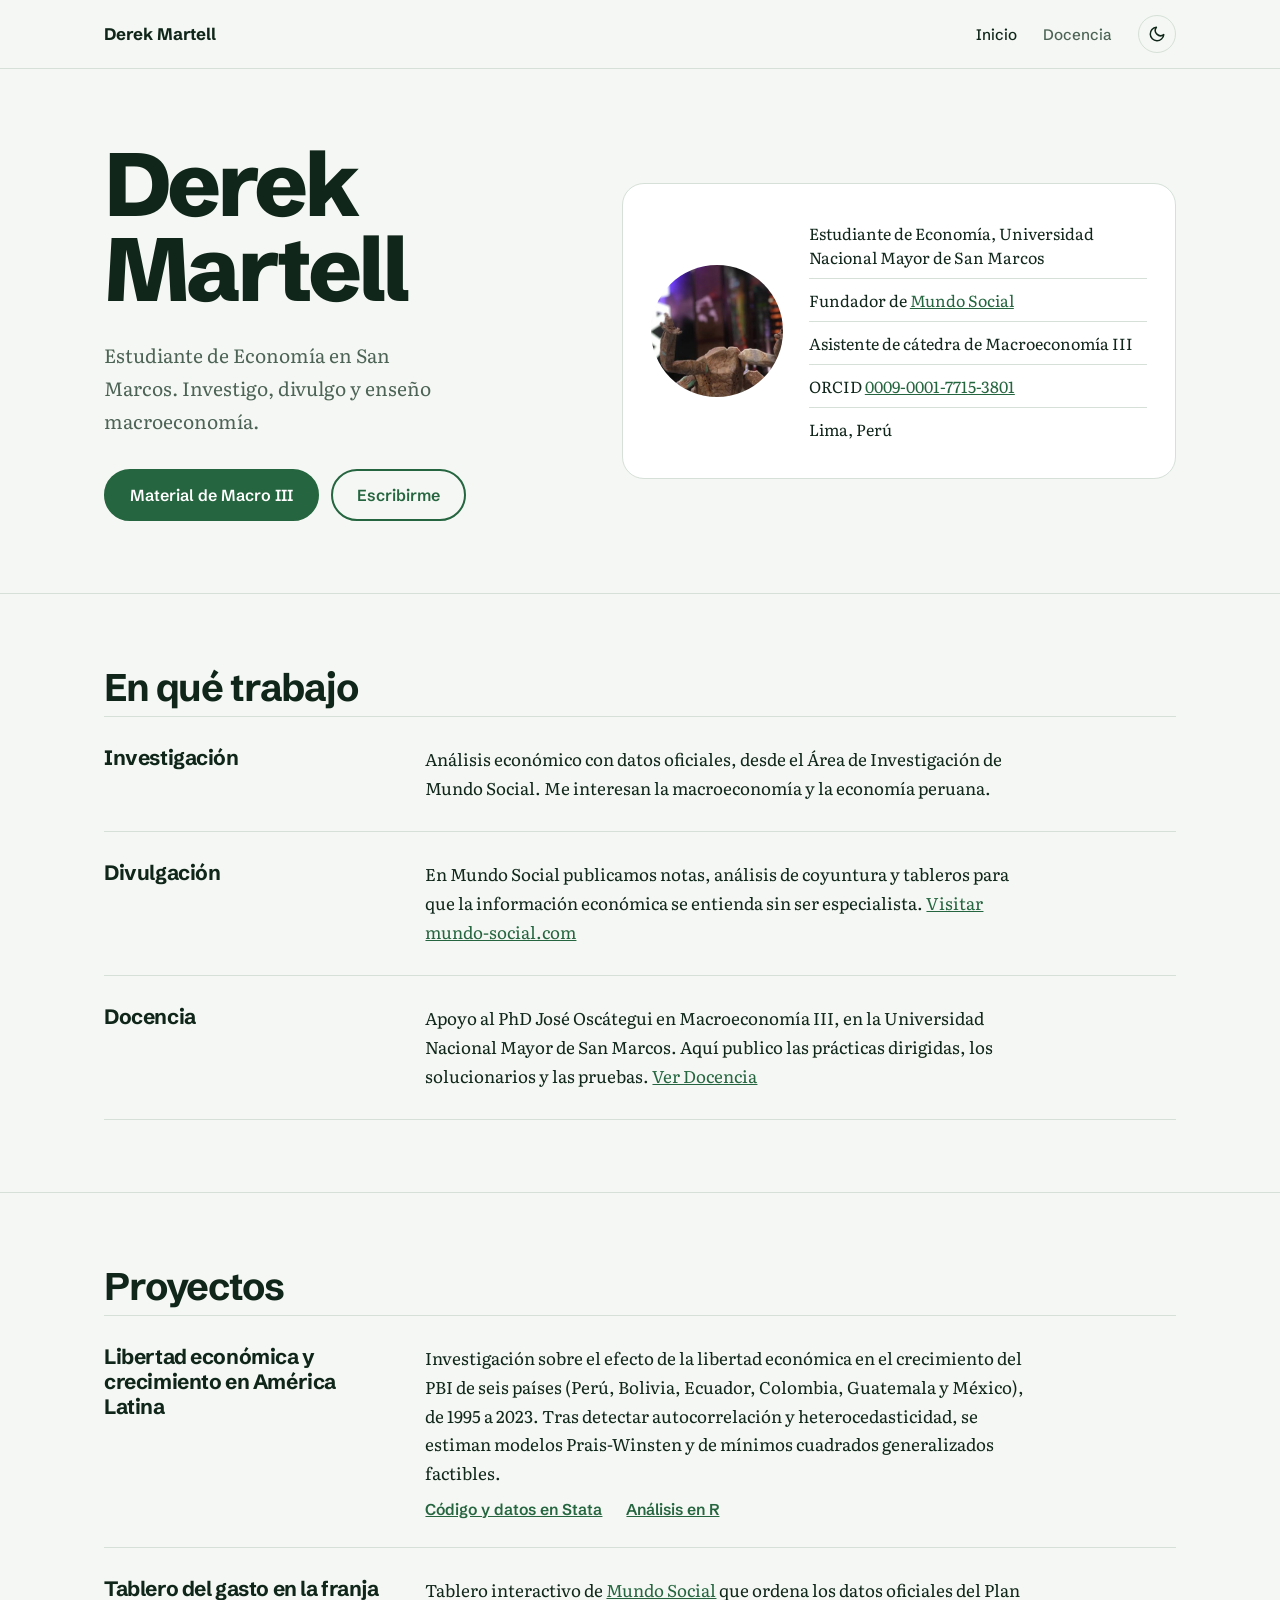
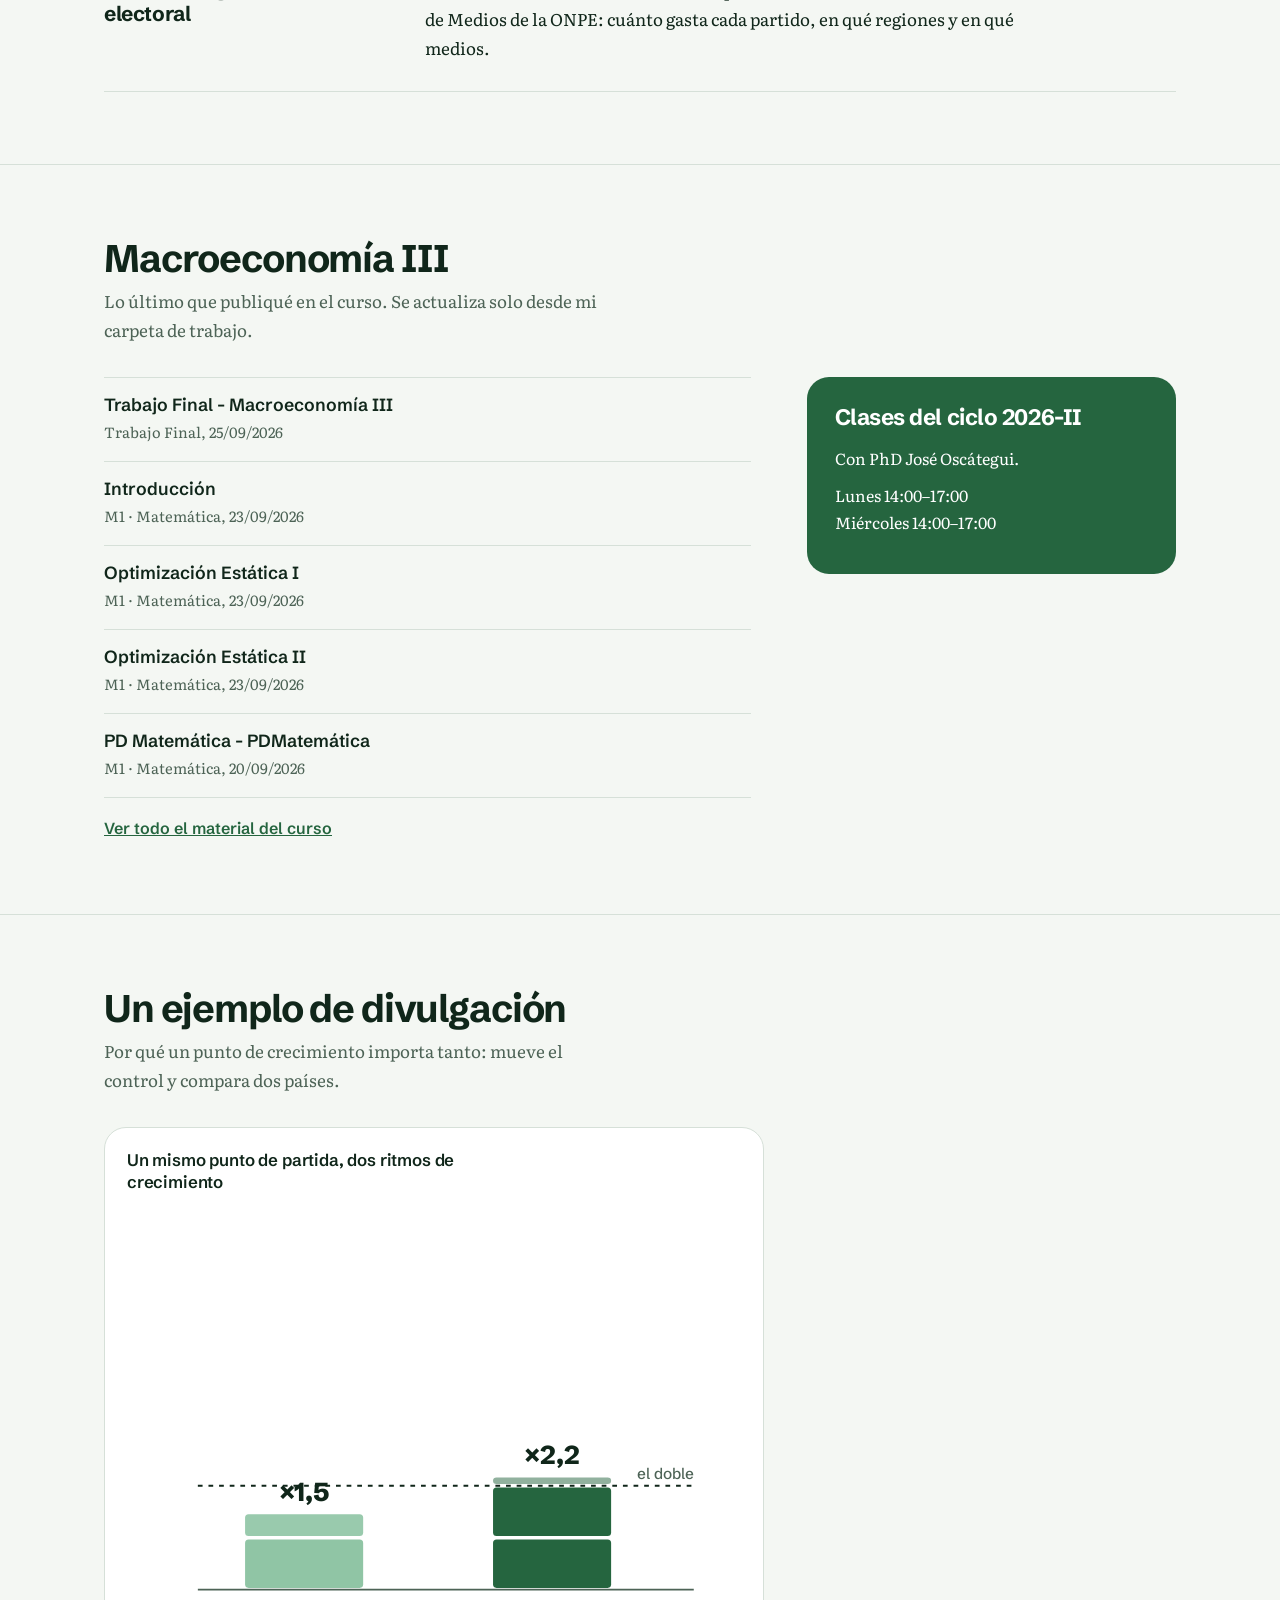
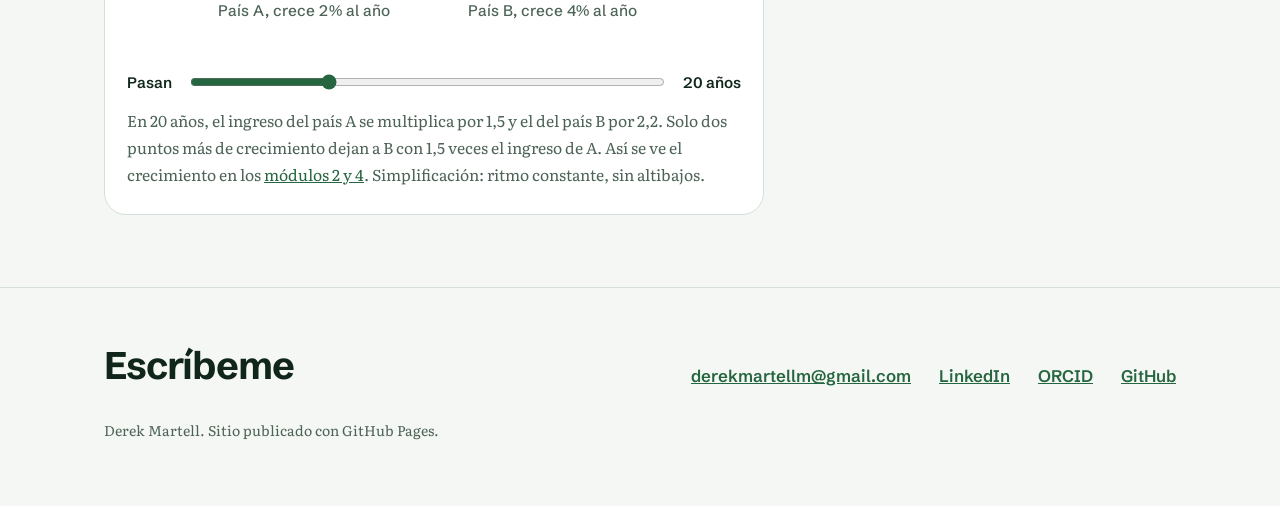
==== index.html @ 4b6f177e "Actualiza materiales de Macroeconomía III (automático)" ====
<!doctype html>
<html lang="es" data-theme="light"><head><meta charset="utf-8"><meta name="viewport" content="width=device-width,initial-scale=1">
<title>Derek Martell | Economía, investigación y docencia</title>
<meta name="description" content="Derek Martell: estudiante de Economía en la UNMSM, fundador de Mundo Social y asistente de cátedra de Macroeconomía III. Investigación, divulgación y material de docencia.">
<link rel="canonical" href="https://derek-martell.github.io/">
<meta property="og:type" content="website">
<meta property="og:locale" content="es_PE">
<meta property="og:site_name" content="Derek Martell">
<meta property="og:title" content="Derek Martell | Economía, investigación y docencia">
<meta property="og:description" content="Estudiante de Economía en la UNMSM, fundador de Mundo Social y asistente de cátedra de Macroeconomía III.">
<meta property="og:url" content="https://derek-martell.github.io/">
<meta property="og:image" content="https://derek-martell.github.io/og.png">
<meta property="og:image:width" content="1200"><meta property="og:image:height" content="630">
<meta property="og:image:alt" content="Derek Martell. Economía, investigación y docencia.">
<meta name="twitter:card" content="summary_large_image">
<meta name="twitter:title" content="Derek Martell | Economía, investigación y docencia">
<meta name="twitter:description" content="Estudiante de Economía en la UNMSM, fundador de Mundo Social y asistente de cátedra de Macroeconomía III.">
<meta name="twitter:image" content="https://derek-martell.github.io/og.png">
<meta name="theme-color" content="#25653f">
<script type="application/ld+json">
{"@context":"https://schema.org","@type":"Person","name":"Derek Martell","url":"https://derek-martell.github.io/",
 "jobTitle":"Asistente de cátedra de Macroeconomía III",
 "description":"Estudiante de Economía, fundador de Mundo Social, dedicado a la investigación y divulgación económica.",
 "affiliation":[{"@type":"CollegeOrUniversity","name":"Universidad Nacional Mayor de San Marcos"},{"@type":"Organization","name":"Mundo Social","url":"https://mundo-social.com/"}],
 "knowsAbout":["Economía","Macroeconomía","Investigación económica","Divulgación económica"],
 "address":{"@type":"PostalAddress","addressLocality":"Lima","addressCountry":"PE"},
 "sameAs":["https://orcid.org/0009-0001-7715-3801","https://www.linkedin.com/in/derek-martell-a51205288/","https://github.com/derek-martell","https://mundo-social.com/"]}
</script>
<link rel="icon" href="data:image/svg+xml,%3Csvg xmlns='http://www.w3.org/2000/svg' viewBox='0 0 64 64'%3E%3Crect width='64' height='64' rx='14' fill='%2325653f'/%3E%3Ctext x='32' y='43' font-size='30' font-family='Georgia' font-weight='700' text-anchor='middle' fill='white'%3EDM%3C/text%3E%3C/svg%3E">
<link rel="preconnect" href="https://fonts.googleapis.com"><link rel="preconnect" href="https://fonts.gstatic.com" crossorigin>
<link href="https://fonts.googleapis.com/css2?family=Literata:ital,opsz,wght@0,7..72,400;0,7..72,600;1,7..72,400&family=Schibsted+Grotesk:wght@500;600;700;800&display=swap" rel="stylesheet">
<link rel="stylesheet" href="landing.css"><script src="tema.js"></script></head><body>
<a class="saltar" href="#principal">Saltar al contenido</a>

<header class="barra"><div class="wrap">
  <a class="nombre" href="index.html">Derek Martell</a>
  <nav aria-label="Principal">
    <a href="index.html" aria-current="page">Inicio</a>
    <a href="docencia.html">Docencia</a>
    <button id="tema" type="button" title="Cambiar entre claro y oscuro" aria-label="Cambiar a modo oscuro">
      <svg class="luna" viewBox="0 0 24 24" fill="none" stroke="currentColor" stroke-width="2" stroke-linecap="round" stroke-linejoin="round" aria-hidden="true"><path d="M21 12.8A9 9 0 1 1 11.2 3a7 7 0 0 0 9.8 9.8z"/></svg>
      <svg class="sol" viewBox="0 0 24 24" fill="none" stroke="currentColor" stroke-width="2" stroke-linecap="round" aria-hidden="true"><circle cx="12" cy="12" r="4"/><path d="M12 2v2M12 20v2M4.9 4.9l1.4 1.4M17.7 17.7l1.4 1.4M2 12h2M20 12h2M4.9 19.1l1.4-1.4M17.7 6.3l1.4-1.4"/></svg>
    </button>
  </nav>
</div></header>

<main id="principal" tabindex="-1">
<section class="portada"><div class="wrap">
  <div>
    <h1>Derek<br>Martell</h1>
    <p class="entrada">Estudiante de Economía en San Marcos. Investigo, divulgo y enseño macroeconomía.</p>
    <div class="acciones">
      <a class="boton lleno" href="macro3.html">Material de Macro III</a>
      <a class="boton borde" id="cv-btn" href="#" download hidden>Descargar CV</a>
      <a class="boton borde" href="#contacto">Escribirme</a>
    </div>
  </div>
  <aside class="perfil" aria-label="Perfil">
    <div class="rostro" id="rostro">DM</div>
    <ul class="datos">
      <li>Estudiante de Economía, Universidad Nacional Mayor de San Marcos</li>
      <li>Fundador de <a href="https://mundo-social.com/">Mundo Social</a></li>
      <li>Asistente de cátedra de Macroeconomía III</li>
      <li>ORCID <a href="https://orcid.org/0009-0001-7715-3801">0009-0001-7715-3801</a></li>
      <li>Lima, Perú</li>
    </ul>
  </aside>
</div></section>

<section class="bloque" id="areas"><div class="wrap">
  <h2>En qué trabajo</h2>
  <dl class="filas">
    <div class="fila">
      <dt>Investigación</dt>
      <dd>Análisis económico con datos oficiales, desde el Área de Investigación de Mundo Social. Me interesan la macroeconomía y la economía peruana.</dd>
    </div>
    <div class="fila">
      <dt>Divulgación</dt>
      <dd>En Mundo Social publicamos notas, análisis de coyuntura y tableros para que la información económica se entienda sin ser especialista. <a href="https://mundo-social.com/">Visitar mundo-social.com</a></dd>
    </div>
    <div class="fila">
      <dt>Docencia</dt>
      <dd>Apoyo al PhD José Oscátegui en Macroeconomía III, en la Universidad Nacional Mayor de San Marcos. Aquí publico las prácticas dirigidas, los solucionarios y las pruebas. <a href="docencia.html">Ver Docencia</a></dd>
    </div>
  </dl>
</div></section>

<section class="bloque" id="proyectos"><div class="wrap">
  <h2>Proyectos</h2>
  <dl class="filas">
    <div class="fila">
      <dt>Libertad económica y crecimiento en América Latina</dt>
      <dd>
        Investigación sobre el efecto de la libertad económica en el crecimiento del PBI de seis países (Perú, Bolivia, Ecuador, Colombia, Guatemala y México), de 1995 a 2023. Tras detectar autocorrelación y heterocedasticidad, se estiman modelos Prais-Winsten y de mínimos cuadrados generalizados factibles.
        <span class="enlaces">
          <a href="https://github.com/derek-martell/Libertad_Econ-mica-">Código y datos en Stata</a>
          <a href="https://github.com/derek-martell/Libertad-Econ-mica-en-Am-rica-Latina">Análisis en R</a>
        </span>
      </dd>
    </div>
    <div class="fila">
      <dt>Tablero del gasto en la franja electoral</dt>
      <dd>
        Tablero interactivo de <a href="https://mundo-social.com/">Mundo Social</a> que ordena los datos oficiales del Plan de Medios de la ONPE: cuánto gasta cada partido, en qué regiones y en qué medios.
      </dd>
    </div>
  </dl>
</div></section>

<section class="bloque" id="curso"><div class="wrap">
  <h2>Macroeconomía III</h2>
  <p class="sub">Lo último que publiqué en el curso. Se actualiza solo desde mi carpeta de trabajo.</p>
  <div class="curso">
    <div>
      <ul class="ultimo" id="ultimo"></ul>
      <a class="mas" href="macro3.html">Ver todo el material del curso</a>
    </div>
    <aside class="clase" id="clase" hidden>
      <h3 id="clase-titulo"></h3>
      <p id="clase-prof"></p>
      <p id="clase-hor"></p>
    </aside>
  </div>
</div></section>

<section class="bloque" id="muestra"><div class="wrap">
  <h2>Un ejemplo de divulgación</h2>
  <p class="sub">Por qué un punto de crecimiento importa tanto: mueve el control y compara dos países.</p>
  <figure class="lamina" style="margin:0">
    <p class="fig-titulo">Un mismo punto de partida, dos ritmos de crecimiento</p>
    <svg id="torres" viewBox="0 0 520 380" role="img" aria-labelledby="torres-t torres-d">
      <title id="torres-t">Dos economías que crecen a distinto ritmo</title>
      <desc id="torres-d"></desc>
      <line id="duplicar" class="guia" x1="60" x2="480" y1="0" y2="0"/>
      <text class="txt" id="duplicar-t" x="480" y="0" text-anchor="end">el doble</text>
      <g id="torre-a"></g>
      <g id="torre-b"></g>
      <line class="eje" x1="60" y1="330" x2="480" y2="330"/>
      <text class="txt-n" id="n-a" x="150" y="0" text-anchor="middle"></text>
      <text class="txt-n" id="n-b" x="360" y="0" text-anchor="middle"></text>
      <text class="txt" x="150" y="352" text-anchor="middle">País A, crece 2% al año</text>
      <text class="txt" x="360" y="352" text-anchor="middle">País B, crece 4% al año</text>
    </svg>
    <div class="control">
      <label for="anios">Pasan</label>
      <input id="anios" type="range" min="0" max="70" step="1" value="35">
      <output id="anios-v" for="anios">35 años</output>
    </div>
    <p class="lectura" id="lectura" aria-live="polite"></p>
  </figure>
</div></section>
</main>

<footer id="contacto"><div class="wrap">
  <h2>Escríbeme</h2>
  <div class="contactos">
    <a href="mailto:derekmartellm@gmail.com">derekmartellm@gmail.com</a>
    <a href="https://www.linkedin.com/in/derek-martell-a51205288/">LinkedIn</a>
    <a href="https://orcid.org/0009-0001-7715-3801">ORCID</a>
    <a href="https://github.com/derek-martell">GitHub</a>
    <a href="#" id="cv-pie" download hidden>CV en PDF</a>
  </div>
  <p class="aviso">Derek Martell. Sitio publicado con GitHub Pages.</p>
</div></footer>

<script src="datos.js"></script>
<script src="perfil.js"></script>
<script src="landing.js"></script>
</body></html>
---- landing.css ----
:root{
  --bg:#f4f7f3;--panel:#ffffff;--ink:#10261a;--mute:#4d6356;--line:#d6e0d8;
  --verde:#25653f;--vivo:#35955c;--suave:#e2eee6;--ambar:#b8790f;--on:#ffffff;
  --display:"Schibsted Grotesk",system-ui,-apple-system,"Segoe UI",sans-serif;
  --texto:"Literata",Georgia,serif;
}
:root[data-theme="dark"]{
  --bg:#0d1a13;--panel:#132419;--ink:#e8f0ea;--mute:#9db3a4;--line:#243a2c;
  --verde:#7bd19d;--vivo:#4fae76;--suave:#1a3225;--ambar:#e2a33f;--on:#0d1a13;
}
*{box-sizing:border-box}
html{scroll-behavior:smooth}
body{margin:0;background:var(--bg);color:var(--ink);font:1.0625rem/1.7 var(--texto);transition:background .25s,color .25s}
a{color:var(--verde)}
:focus-visible{outline:3px solid var(--vivo);outline-offset:3px;border-radius:4px}
.wrap{max-width:1120px;margin:0 auto;padding:0 24px}

/* Barra */
.barra{border-bottom:1px solid var(--line)}
.barra .wrap{display:flex;align-items:center;justify-content:space-between;height:68px}
.nombre{font:700 1.05rem var(--display);letter-spacing:-.01em;color:var(--ink);text-decoration:none}
.barra nav{display:flex;align-items:center;gap:26px;font:500 .95rem var(--display)}
.barra nav a{color:var(--mute);text-decoration:none}
.barra nav a:hover,.barra nav a[aria-current]{color:var(--ink)}
#tema{cursor:pointer;width:38px;height:38px;border-radius:50%;border:1px solid var(--line);background:transparent;color:var(--ink);display:grid;place-items:center}
#tema svg{width:18px;height:18px}
#tema .sol{display:none}
:root[data-theme="dark"] #tema .sol{display:block}
:root[data-theme="dark"] #tema .luna{display:none}

/* Portada */
.portada .wrap{display:grid;grid-template-columns:minmax(0,5fr) minmax(0,6fr);gap:56px;align-items:center;padding-top:72px;padding-bottom:72px}
h1{font:800 clamp(3rem,7.4vw,5.6rem)/.95 var(--display);letter-spacing:-.045em;margin:0 0 28px}
.entrada{font-size:1.2rem;max-width:32ch;color:var(--mute);margin:0 0 32px}
.acciones{display:flex;flex-wrap:wrap;gap:12px}
.boton{font:600 1rem var(--display);padding:14px 24px;border-radius:999px;text-decoration:none;border:2px solid var(--verde)}
.boton.lleno{background:var(--verde);color:var(--on)}
.boton.borde{color:var(--verde)}
.boton:hover{background:var(--vivo);border-color:var(--vivo);color:var(--on)}

/* Gráfico de Solow */
.lamina{background:var(--panel);border:1px solid var(--line);border-radius:22px;padding:22px 22px 26px}
.lamina svg{width:100%;height:auto;display:block;overflow:visible}
.eje{stroke:var(--mute);stroke-width:1.5}
.malla{stroke:var(--line);stroke-width:1}
.txt{font:500 13px var(--display);fill:var(--mute)}
.txt-i{font:italic 15px var(--texto);fill:var(--ink)}
.fig-titulo{font:600 1.05rem/1.3 var(--display);letter-spacing:-.01em;margin:0 0 6px;max-width:36ch}
.txt-n{font:800 22px var(--display);fill:var(--ink)}
.b-a{fill:var(--vivo);opacity:.55}
.b-b{fill:var(--verde)}
.parcial{opacity:.5}
.c-f{fill:none;stroke:var(--line);stroke-width:2.5;stroke-dasharray:2 6;stroke-linecap:round}
.c-s{fill:none;stroke:var(--verde);stroke-width:4.5;stroke-linecap:round}
.c-d{fill:none;stroke:var(--ambar);stroke-width:3.5;stroke-linecap:round}
.guia{stroke:var(--ink);stroke-width:1.5;stroke-dasharray:4 5}
.punto{fill:var(--panel);stroke:var(--ink);stroke-width:3.5}
.control{display:flex;align-items:center;gap:16px;margin-top:18px;font:600 .95rem var(--display)}
.control label{white-space:nowrap}
.control output{min-width:3.2ch;text-align:right;font-variant-numeric:tabular-nums}
input[type=range]{flex:1;accent-color:var(--verde);height:28px}
.lectura{margin:10px 0 0;font-size:.98rem;color:var(--mute);min-height:3.4em}
.lectura a{white-space:nowrap}
.dibuja .c-s,.dibuja .c-d,.dibuja .c-f{stroke-dasharray:var(--largo);stroke-dashoffset:var(--largo);animation:trazo 1.4s cubic-bezier(.3,.7,.2,1) forwards}
.dibuja .c-d{animation-delay:.25s}
.dibuja .c-f{animation-delay:.1s}
@keyframes trazo{to{stroke-dashoffset:0}}

/* Secciones */
section.bloque{padding:72px 0;border-top:1px solid var(--line)}
h2{font:700 clamp(1.7rem,3.4vw,2.4rem)/1.1 var(--display);letter-spacing:-.03em;margin:0 0 8px}
.sub{color:var(--mute);margin:0 0 32px;max-width:52ch}

/* Lo último del curso */
.curso{display:grid;grid-template-columns:minmax(0,7fr) minmax(0,4fr);gap:56px;align-items:start}
ul.ultimo{list-style:none;margin:0;padding:0}
ul.ultimo li{display:grid;grid-template-columns:1fr auto;gap:4px 16px;padding:16px 0;border-bottom:1px solid var(--line)}
ul.ultimo li:first-child{border-top:1px solid var(--line)}
ul.ultimo a.t{font:600 1.1rem var(--display);color:var(--ink);text-decoration:none}
ul.ultimo a.t:hover{color:var(--verde);text-decoration:underline}
ul.ultimo .meta{grid-column:1;color:var(--mute);font-size:.92rem}
ul.ultimo a.sol{grid-row:1 / span 2;grid-column:2;align-self:center;font:600 .88rem var(--display);padding:7px 14px;border-radius:999px;background:var(--suave);text-decoration:none}
ul.ultimo a.sol:hover{background:var(--vivo);color:var(--on)}
.mas{display:inline-block;margin-top:20px;font:600 1rem var(--display)}
.clase{background:var(--verde);color:var(--on);border-radius:22px;padding:28px}
.clase h3{font:700 1.4rem/1.15 var(--display);margin:0 0 14px;letter-spacing:-.02em}
.clase p{margin:0 0 10px;font-size:1rem}
#clase-hor{white-space:pre-line}
.clase strong{font-family:var(--display)}

/* Qué hago */
dl.filas{margin:0}
.fila{display:grid;grid-template-columns:minmax(0,3fr) minmax(0,8fr);gap:40px;padding:28px 0;border-bottom:1px solid var(--line)}
.fila:first-child{border-top:1px solid var(--line)}
dt{font:700 1.3rem var(--display);letter-spacing:-.02em}
dd{margin:0;max-width:60ch}
.yo{display:flex;gap:22px;align-items:center;margin-bottom:26px}
.rostro{flex:none;width:132px;height:132px;border-radius:50%;overflow:hidden;background:var(--verde);color:var(--on);display:grid;place-items:center;font:800 2.4rem var(--display)}
.rostro img{width:100%;height:100%;object-fit:cover;display:block}

/* Pie */
footer{border-top:1px solid var(--line);padding:56px 0 64px}
footer .wrap{display:flex;flex-wrap:wrap;justify-content:space-between;gap:24px;align-items:end}
footer h2{margin:0}
.contactos{display:flex;flex-wrap:wrap;gap:8px 28px;font:600 1.05rem var(--display)}
.aviso{width:100%;color:var(--mute);font-size:.88rem;margin:8px 0 0}

@media(max-width:860px){
  .portada .wrap{grid-template-columns:1fr;gap:36px;padding-top:44px;padding-bottom:48px}
  .curso{grid-template-columns:1fr;gap:32px}
  .fila{grid-template-columns:1fr;gap:8px}
  section.bloque{padding:52px 0}
}
@media(prefers-reduced-motion:reduce){
  .dibuja .c-s,.dibuja .c-d,.dibuja .c-f{animation:none;stroke-dasharray:none;stroke-dashoffset:0}
  html{scroll-behavior:auto}
}

/* Accesibilidad */
.saltar{position:absolute;left:16px;top:-64px;z-index:20;background:var(--verde);color:var(--on);padding:10px 18px;border-radius:0 0 10px 10px;font:600 .95rem var(--display);text-decoration:none}
.saltar:focus{top:0}
#principal:focus{outline:none}

/* Perfil junto a la portada */
.perfil{background:var(--panel);border:1px solid var(--line);border-radius:22px;padding:28px;display:flex;gap:26px;align-items:center}
ul.datos{list-style:none;margin:0;padding:0;font-size:1rem;line-height:1.5}
ul.datos li{padding:9px 0;border-bottom:1px solid var(--line)}
ul.datos li:last-child{border:0}
#muestra .lamina{max-width:660px}
.hueco{grid-column:1/-1}
@media(max-width:560px){.perfil{flex-direction:column;align-items:flex-start}}

/* Proyectos */
.enlaces{display:flex;flex-wrap:wrap;gap:6px 24px;margin-top:12px;font:600 .98rem var(--display)}
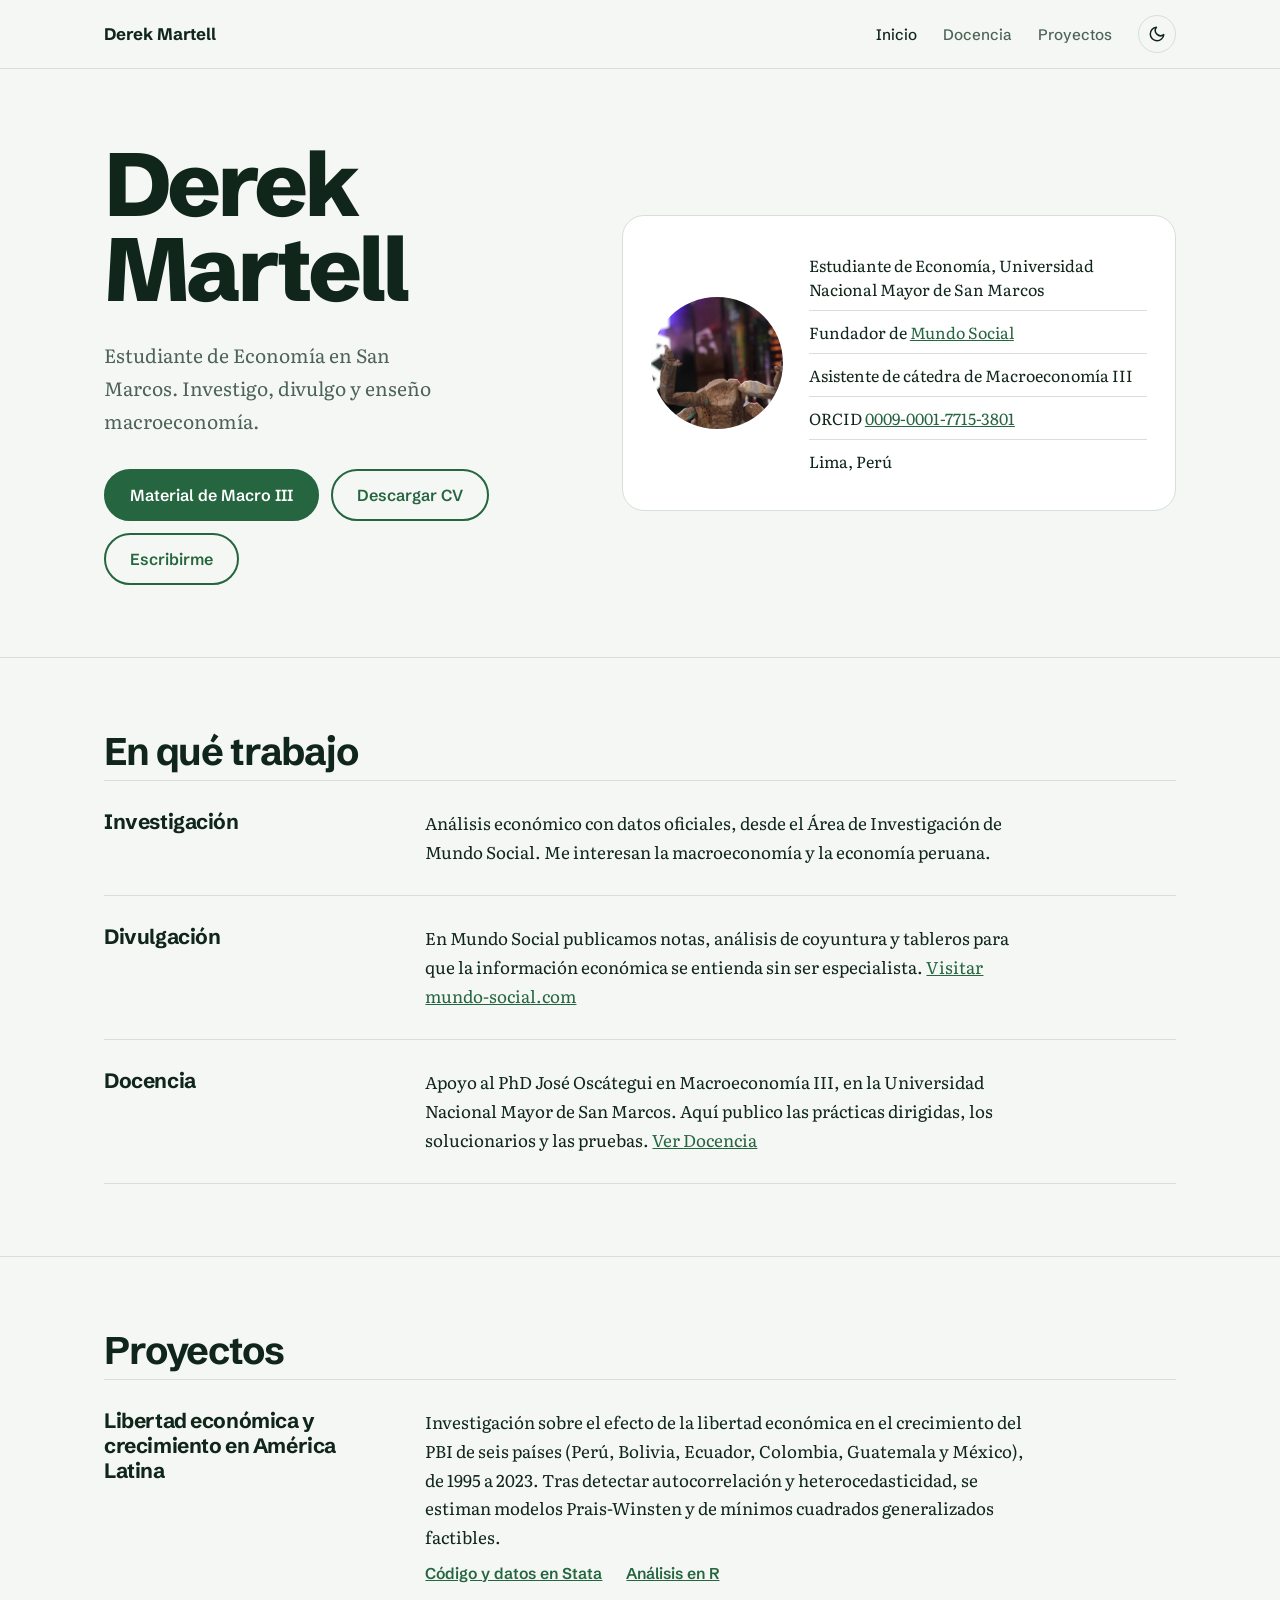
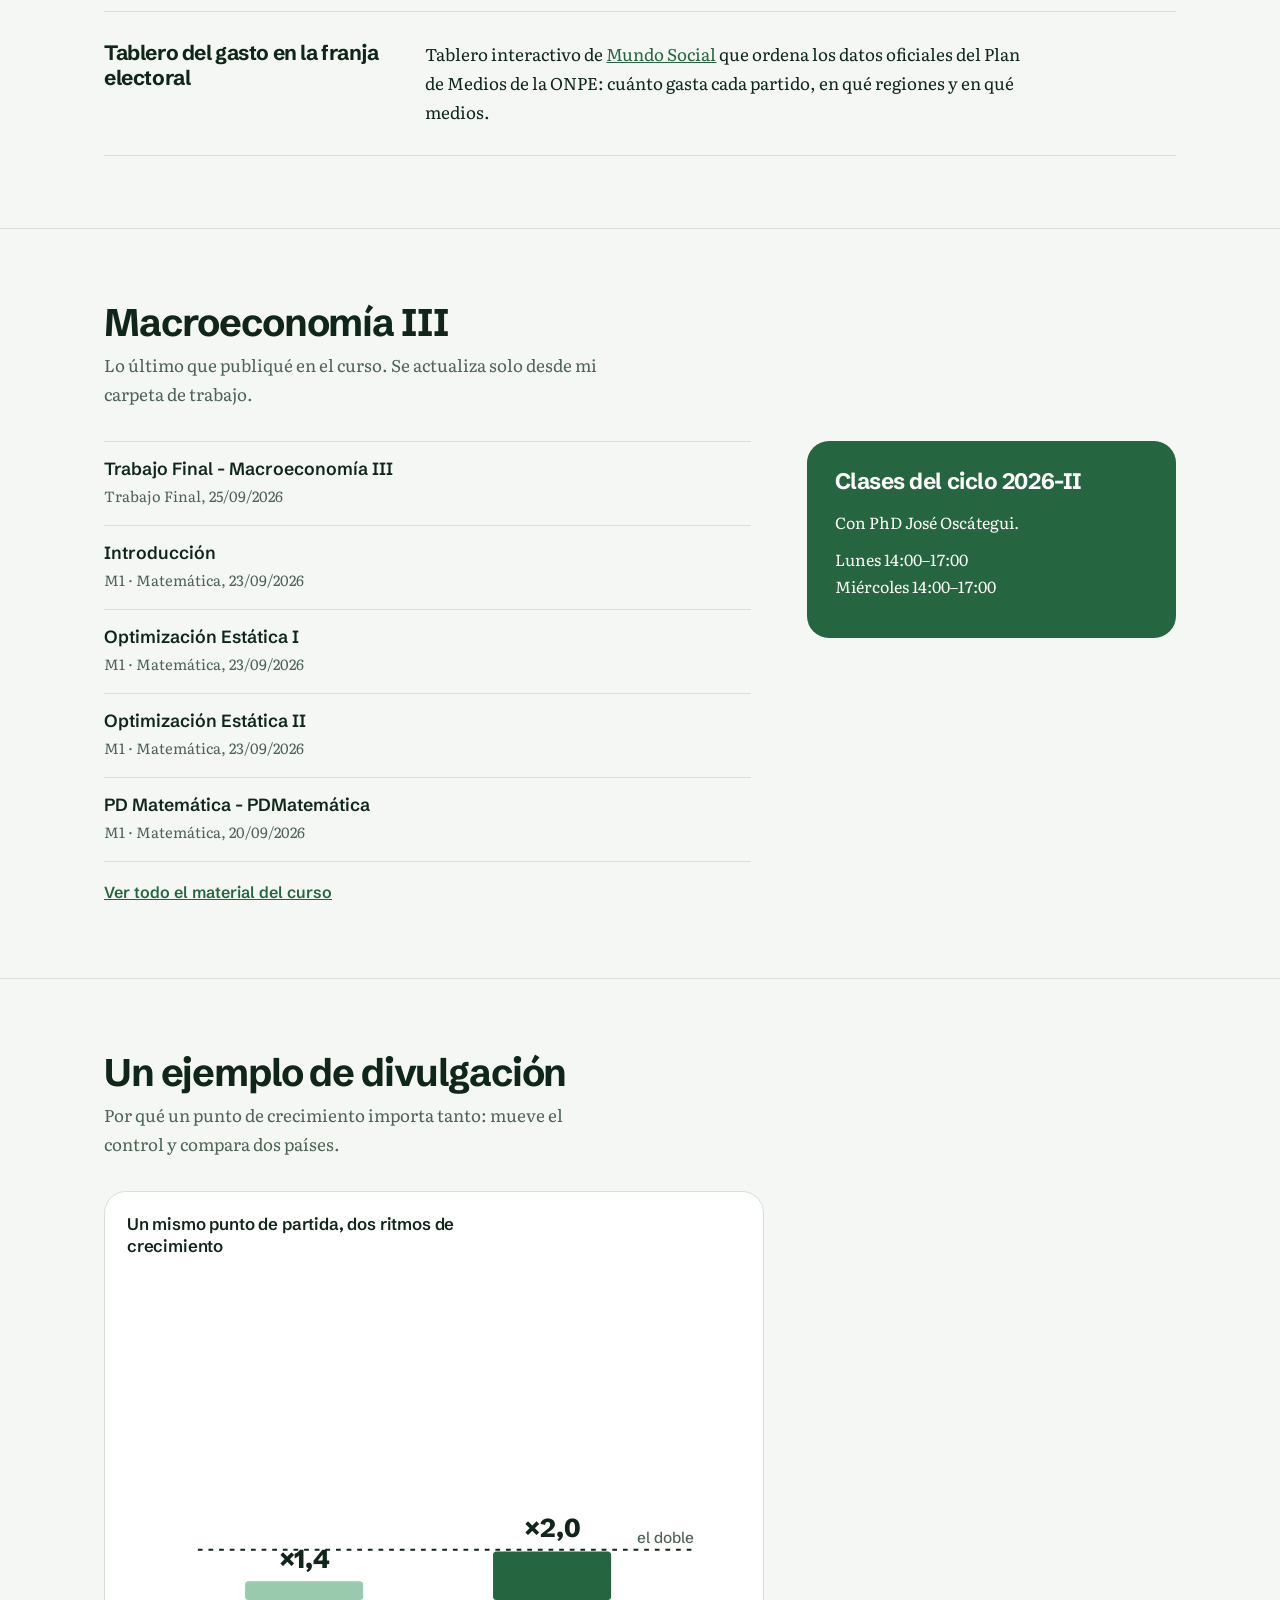
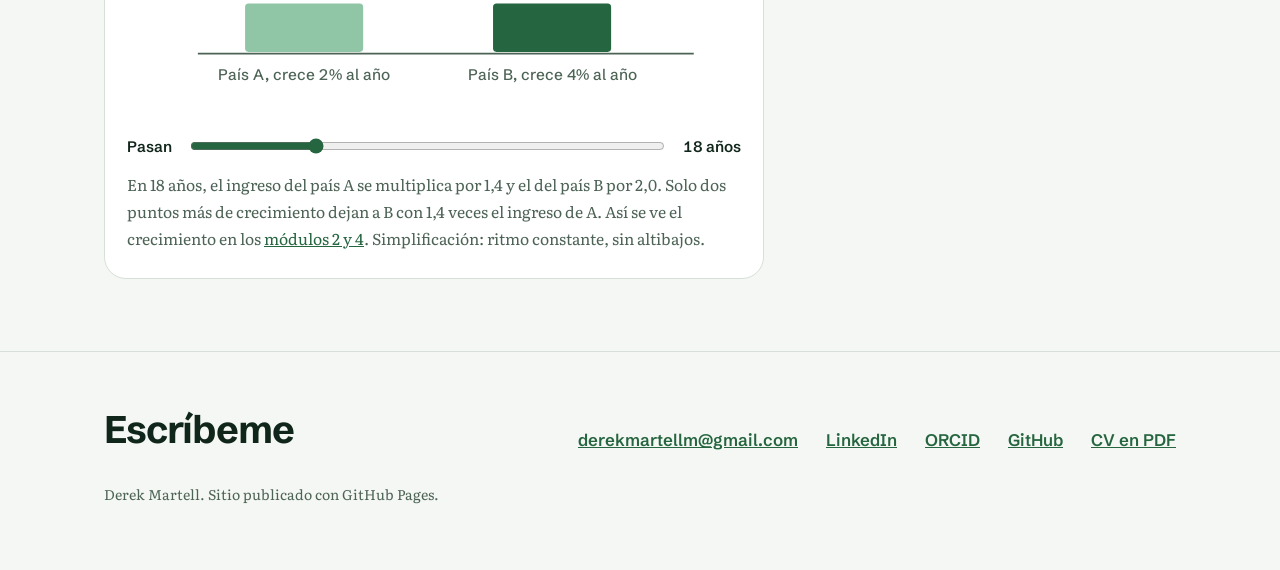
==== commit 3d918111: "Actualiza materiales de Macroeconomía III (automático)" ====
--- a/index.html
+++ b/index.html
@@ -37,6 +37,7 @@
   <nav aria-label="Principal">
     <a href="index.html" aria-current="page">Inicio</a>
     <a href="docencia.html">Docencia</a>
+    <a href="#proyectos">Proyectos</a>
     <button id="tema" type="button" title="Cambiar entre claro y oscuro" aria-label="Cambiar a modo oscuro">
       <svg class="luna" viewBox="0 0 24 24" fill="none" stroke="currentColor" stroke-width="2" stroke-linecap="round" stroke-linejoin="round" aria-hidden="true"><path d="M21 12.8A9 9 0 1 1 11.2 3a7 7 0 0 0 9.8 9.8z"/></svg>
       <svg class="sol" viewBox="0 0 24 24" fill="none" stroke="currentColor" stroke-width="2" stroke-linecap="round" aria-hidden="true"><circle cx="12" cy="12" r="4"/><path d="M12 2v2M12 20v2M4.9 4.9l1.4 1.4M17.7 17.7l1.4 1.4M2 12h2M20 12h2M4.9 19.1l1.4-1.4M17.7 6.3l1.4-1.4"/></svg>
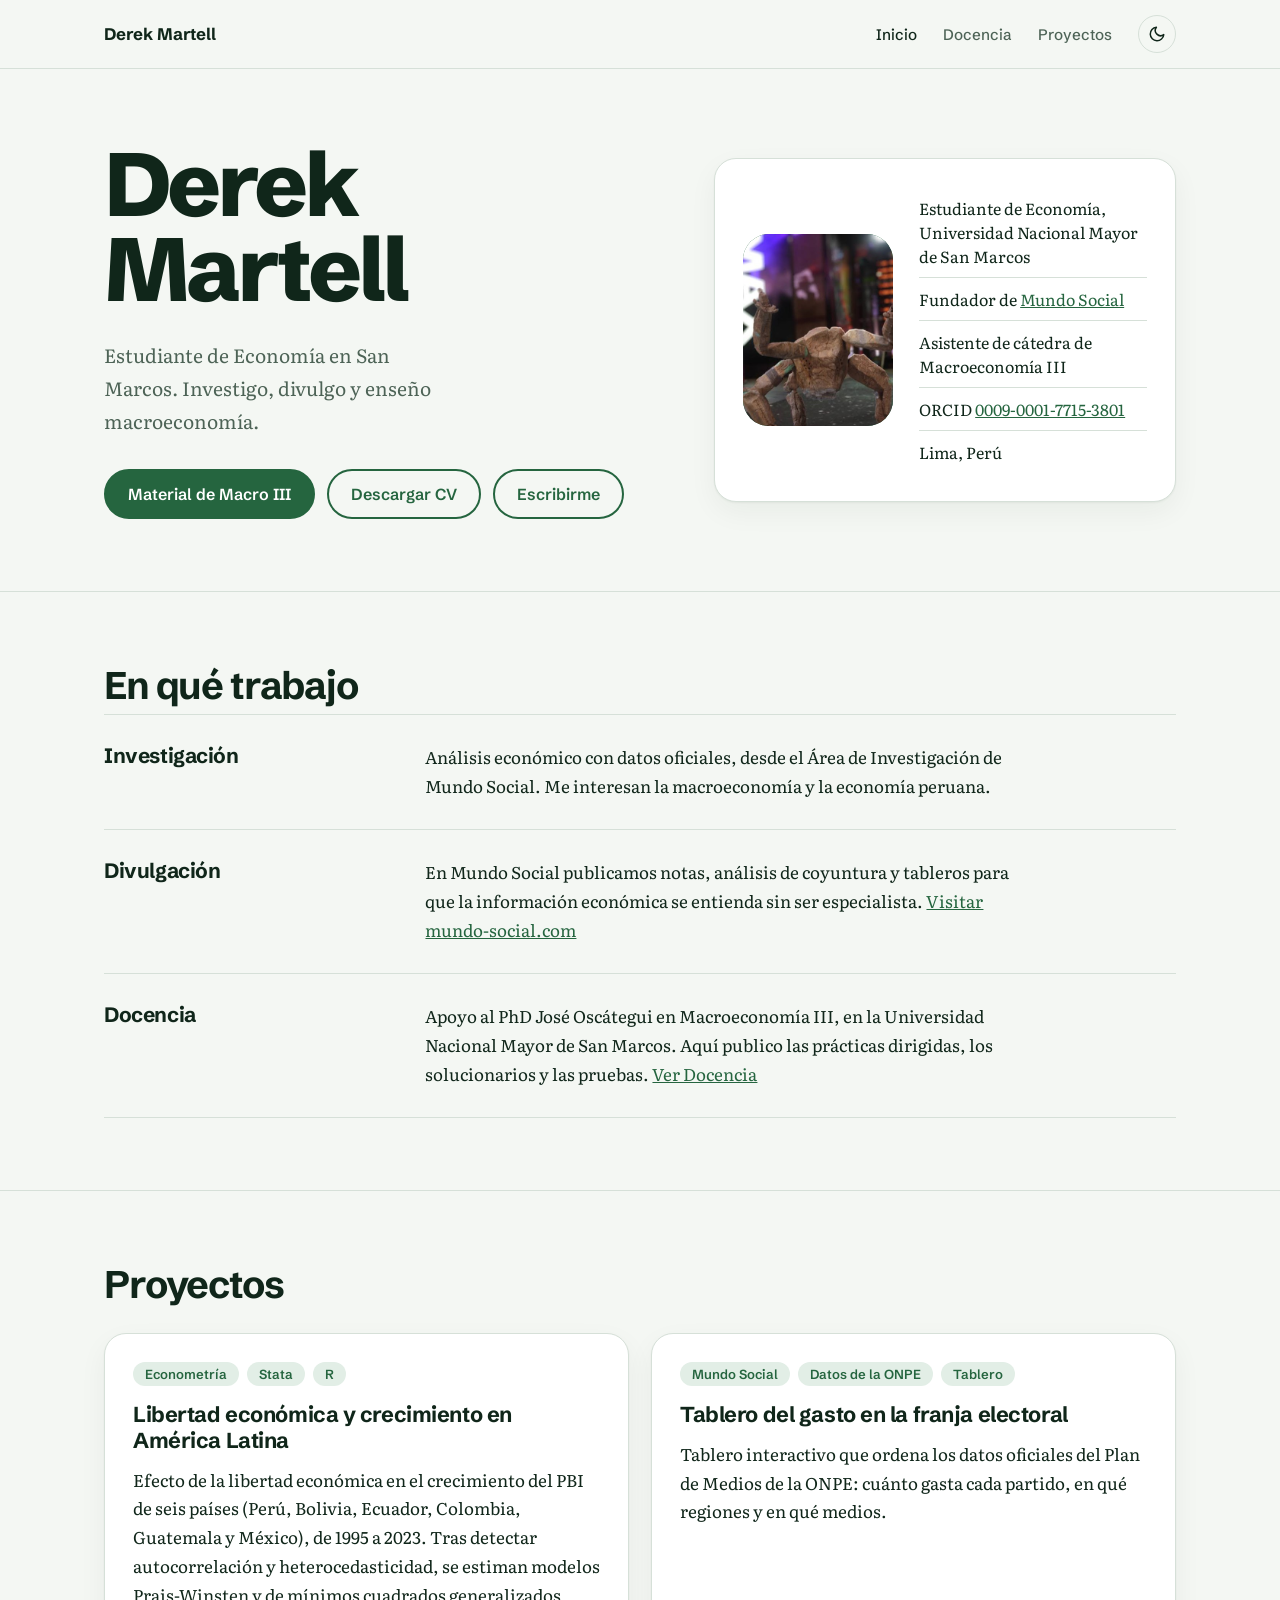
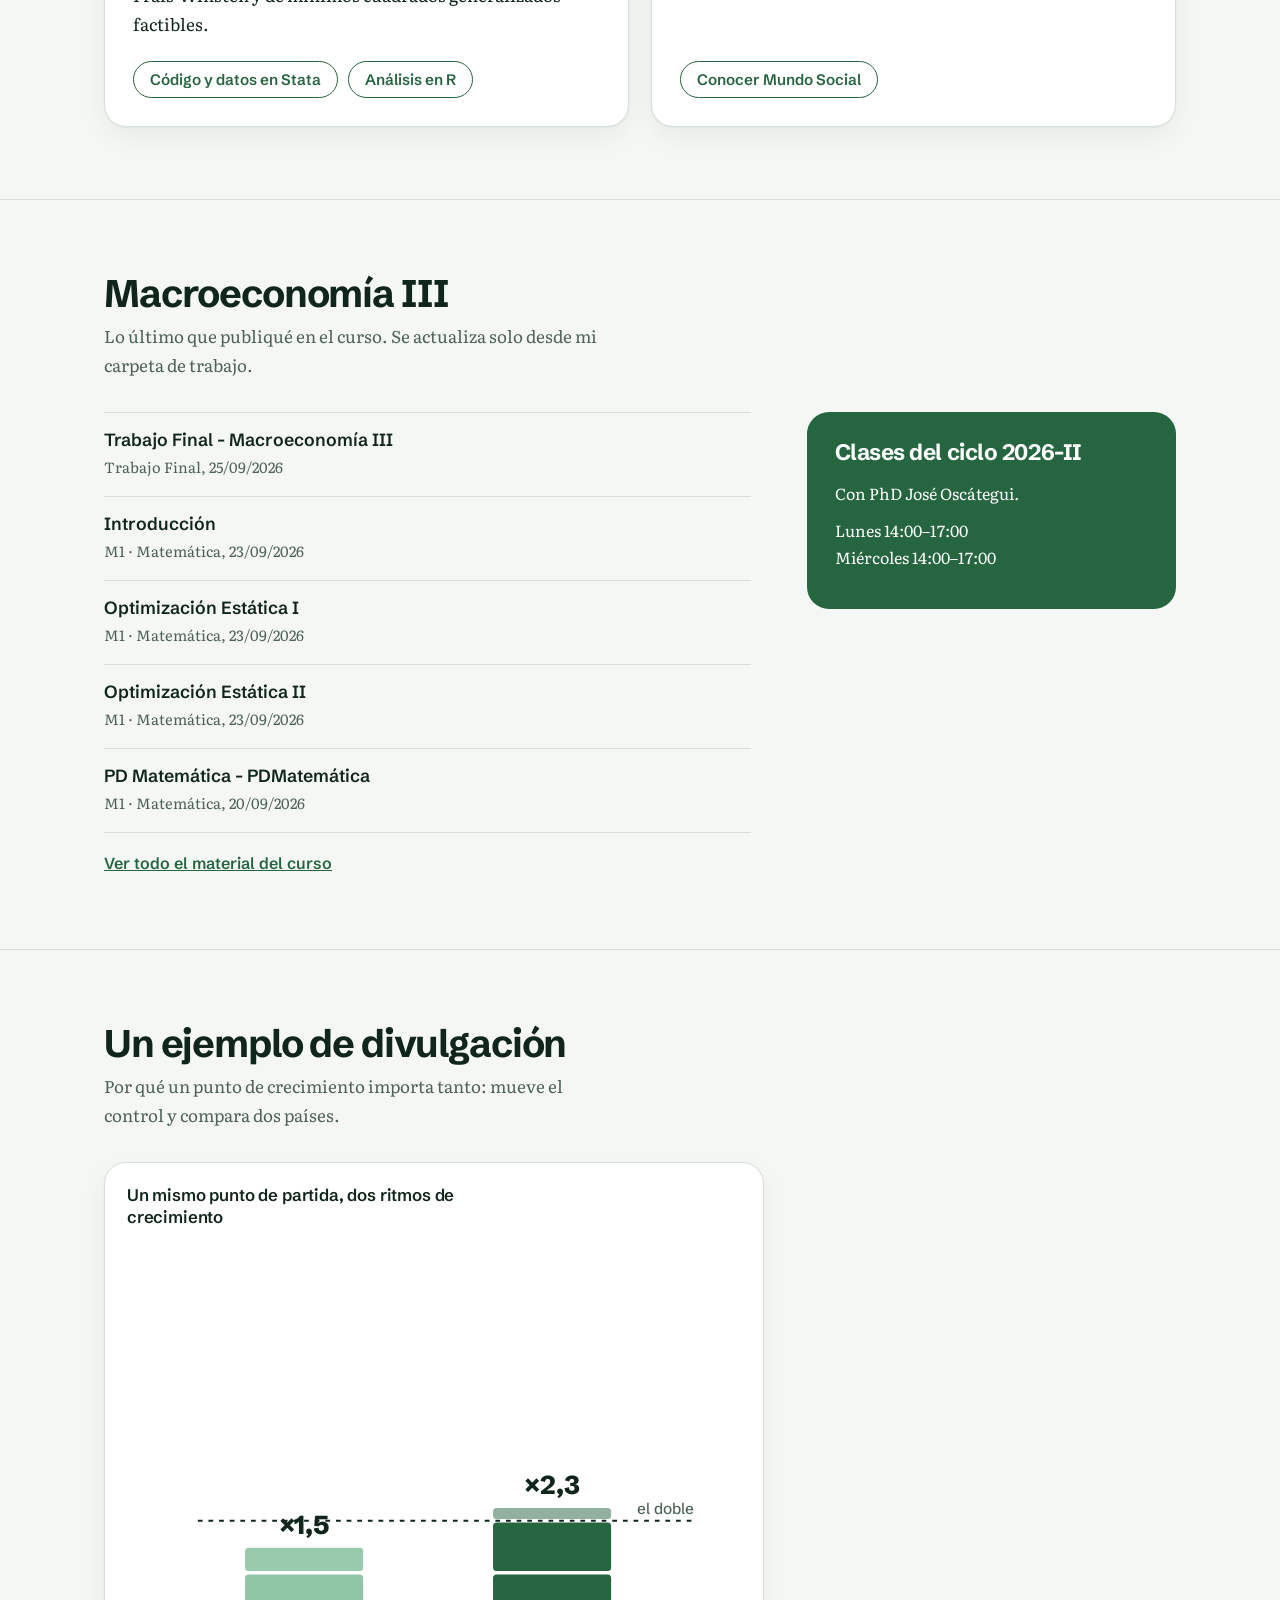
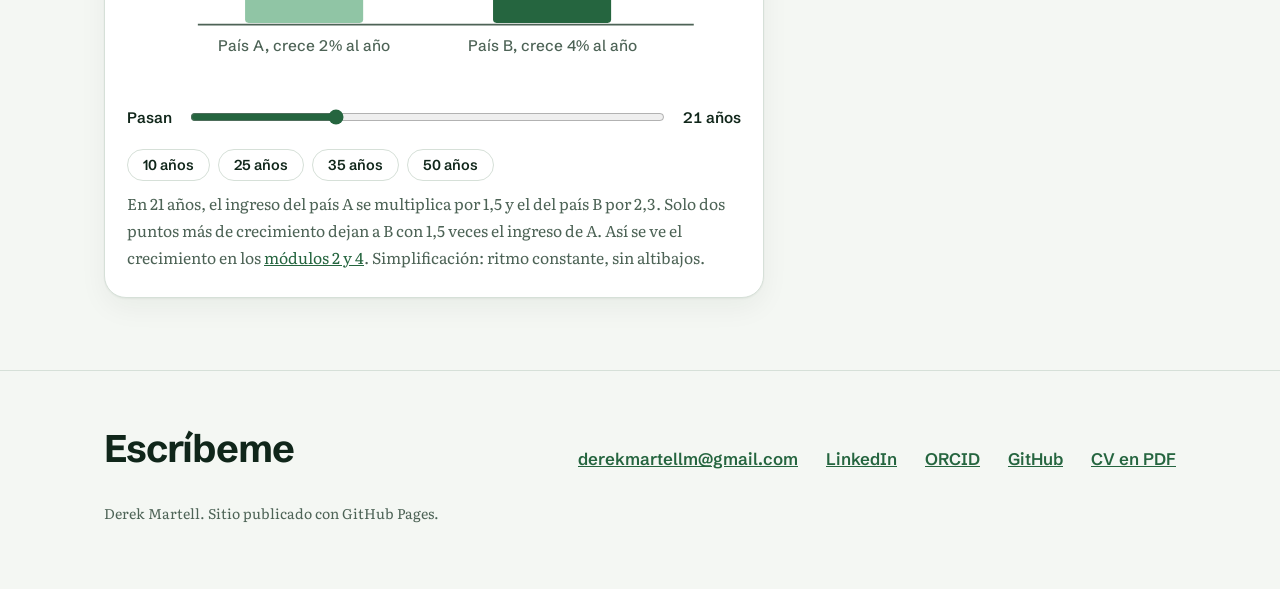
==== commit 4439ffd3: "Actualiza materiales de Macroeconomía III (automático)" ====
--- a/index.html
+++ b/index.html
@@ -88,24 +88,25 @@
 
 <section class="bloque" id="proyectos"><div class="wrap">
   <h2>Proyectos</h2>
-  <dl class="filas">
-    <div class="fila">
-      <dt>Libertad económica y crecimiento en América Latina</dt>
-      <dd>
-        Investigación sobre el efecto de la libertad económica en el crecimiento del PBI de seis países (Perú, Bolivia, Ecuador, Colombia, Guatemala y México), de 1995 a 2023. Tras detectar autocorrelación y heterocedasticidad, se estiman modelos Prais-Winsten y de mínimos cuadrados generalizados factibles.
-        <span class="enlaces">
-          <a href="https://github.com/derek-martell/Libertad_Econ-mica-">Código y datos en Stata</a>
-          <a href="https://github.com/derek-martell/Libertad-Econ-mica-en-Am-rica-Latina">Análisis en R</a>
-        </span>
-      </dd>
-    </div>
-    <div class="fila">
-      <dt>Tablero del gasto en la franja electoral</dt>
-      <dd>
-        Tablero interactivo de <a href="https://mundo-social.com/">Mundo Social</a> que ordena los datos oficiales del Plan de Medios de la ONPE: cuánto gasta cada partido, en qué regiones y en qué medios.
-      </dd>
-    </div>
-  </dl>
+  <div class="grid-proyectos">
+    <article class="tarjeta-proyecto">
+      <div class="tags"><span class="tag">Econometría</span><span class="tag">Stata</span><span class="tag">R</span></div>
+      <h3>Libertad económica y crecimiento en América Latina</h3>
+      <p>Efecto de la libertad económica en el crecimiento del PBI de seis países (Perú, Bolivia, Ecuador, Colombia, Guatemala y México), de 1995 a 2023. Tras detectar autocorrelación y heterocedasticidad, se estiman modelos Prais-Winsten y de mínimos cuadrados generalizados factibles.</p>
+      <div class="acciones-proyecto">
+        <a class="btn-link" href="https://github.com/derek-martell/Libertad_Econ-mica-">Código y datos en Stata</a>
+        <a class="btn-link" href="https://github.com/derek-martell/Libertad-Econ-mica-en-Am-rica-Latina">Análisis en R</a>
+      </div>
+    </article>
+    <article class="tarjeta-proyecto">
+      <div class="tags"><span class="tag">Mundo Social</span><span class="tag">Datos de la ONPE</span><span class="tag">Tablero</span></div>
+      <h3>Tablero del gasto en la franja electoral</h3>
+      <p>Tablero interactivo que ordena los datos oficiales del Plan de Medios de la ONPE: cuánto gasta cada partido, en qué regiones y en qué medios.</p>
+      <div class="acciones-proyecto">
+        <a class="btn-link" href="https://mundo-social.com/">Conocer Mundo Social</a>
+      </div>
+    </article>
+  </div>
 </div></section>
 
 <section class="bloque" id="curso"><div class="wrap">
@@ -147,6 +148,12 @@
       <input id="anios" type="range" min="0" max="70" step="1" value="35">
       <output id="anios-v" for="anios">35 años</output>
     </div>
+    <div class="atajos" role="group" aria-label="Saltar a un número de años">
+      <button type="button" data-val="10" aria-pressed="false">10 años</button>
+      <button type="button" data-val="25" aria-pressed="false">25 años</button>
+      <button type="button" data-val="35" aria-pressed="true" class="on">35 años</button>
+      <button type="button" data-val="50" aria-pressed="false">50 años</button>
+    </div>
     <p class="lectura" id="lectura" aria-live="polite"></p>
   </figure>
 </div></section>
--- a/landing.css
+++ b/landing.css
@@ -1,12 +1,14 @@
 :root{
   --bg:#f4f7f3;--panel:#ffffff;--ink:#10261a;--mute:#4d6356;--line:#d6e0d8;
   --verde:#25653f;--vivo:#35955c;--suave:#e2eee6;--ambar:#b8790f;--on:#ffffff;
+  --sombra:0 1px 2px rgba(16,38,26,.05),0 10px 28px rgba(16,38,26,.05);
   --display:"Schibsted Grotesk",system-ui,-apple-system,"Segoe UI",sans-serif;
   --texto:"Literata",Georgia,serif;
 }
 :root[data-theme="dark"]{
-  --bg:#0d1a13;--panel:#132419;--ink:#e8f0ea;--mute:#9db3a4;--line:#243a2c;
-  --verde:#7bd19d;--vivo:#4fae76;--suave:#1a3225;--ambar:#e2a33f;--on:#0d1a13;
+  --bg:#0c1811;--panel:#14271c;--ink:#e8f0ea;--mute:#a3b9aa;--line:#2a4534;
+  --verde:#7bd19d;--vivo:#4fae76;--suave:#1d3829;--ambar:#e2a33f;--on:#0c1811;
+  --sombra:0 6px 26px rgba(0,0,0,.45);
 }
 *{box-sizing:border-box}
 html{scroll-behavior:smooth}
@@ -29,11 +31,11 @@
 :root[data-theme="dark"] #tema .luna{display:none}
 
 /* Portada */
-.portada .wrap{display:grid;grid-template-columns:minmax(0,5fr) minmax(0,6fr);gap:56px;align-items:center;padding-top:72px;padding-bottom:72px}
+.portada .wrap{display:grid;grid-template-columns:minmax(0,6fr) minmax(0,5fr);gap:56px;align-items:center;padding-top:72px;padding-bottom:72px}
 h1{font:800 clamp(3rem,7.4vw,5.6rem)/.95 var(--display);letter-spacing:-.045em;margin:0 0 28px}
 .entrada{font-size:1.2rem;max-width:32ch;color:var(--mute);margin:0 0 32px}
 .acciones{display:flex;flex-wrap:wrap;gap:12px}
-.boton{font:600 1rem var(--display);padding:14px 24px;border-radius:999px;text-decoration:none;border:2px solid var(--verde)}
+.boton{font:600 1rem var(--display);padding:13px 22px;border-radius:999px;text-decoration:none;border:2px solid var(--verde)}
 .boton.lleno{background:var(--verde);color:var(--on)}
 .boton.borde{color:var(--verde)}
 .boton:hover{background:var(--vivo);border-color:var(--vivo);color:var(--on)}
@@ -95,8 +97,8 @@
 dt{font:700 1.3rem var(--display);letter-spacing:-.02em}
 dd{margin:0;max-width:60ch}
 .yo{display:flex;gap:22px;align-items:center;margin-bottom:26px}
-.rostro{flex:none;width:132px;height:132px;border-radius:50%;overflow:hidden;background:var(--verde);color:var(--on);display:grid;place-items:center;font:800 2.4rem var(--display)}
-.rostro img{width:100%;height:100%;object-fit:cover;display:block}
+.rostro{flex:none;width:150px;height:192px;border-radius:26px;overflow:hidden;background:var(--verde);color:var(--on);display:grid;place-items:center;font:800 2.4rem var(--display)}
+.rostro img{width:100%;height:100%;object-fit:cover;object-position:50% 49%;display:block}
 
 /* Pie */
 footer{border-top:1px solid var(--line);padding:56px 0 64px}
@@ -132,3 +134,24 @@
 
 /* Proyectos */
 .enlaces{display:flex;flex-wrap:wrap;gap:6px 24px;margin-top:12px;font:600 .98rem var(--display)}
+
+/* Sombras de elevación (más marcadas en modo oscuro) */
+.lamina,.perfil{box-shadow:var(--sombra)}
+
+/* Proyectos en tarjetas */
+.grid-proyectos{display:grid;grid-template-columns:repeat(auto-fit,minmax(320px,1fr));gap:22px;margin-top:28px}
+.tarjeta-proyecto{background:var(--panel);border:1px solid var(--line);border-radius:22px;padding:28px;display:flex;flex-direction:column;box-shadow:var(--sombra);transition:transform .18s,border-color .18s}
+.tarjeta-proyecto:hover{transform:translateY(-2px);border-color:var(--verde)}
+.tarjeta-proyecto .tags{display:flex;flex-wrap:wrap;gap:8px;margin-bottom:16px}
+.tag{font:600 .82rem var(--display);background:var(--suave);color:var(--verde);padding:4px 12px;border-radius:99px}
+.tarjeta-proyecto h3{font:700 1.35rem/1.2 var(--display);letter-spacing:-.02em;margin:0 0 12px}
+.tarjeta-proyecto p{margin:0}
+.acciones-proyecto{display:flex;flex-wrap:wrap;gap:10px;margin-top:auto;padding-top:22px}
+.btn-link{font:600 .95rem var(--display);border:1.5px solid var(--verde);color:var(--verde);border-radius:99px;padding:8px 16px;text-decoration:none}
+.btn-link:hover{background:var(--suave)}
+
+/* Atajos del gráfico */
+.atajos{display:flex;flex-wrap:wrap;gap:8px;margin-top:16px}
+.atajos button{cursor:pointer;font:600 .9rem var(--display);color:var(--ink);background:transparent;border:1.5px solid var(--line);border-radius:99px;padding:6px 15px}
+.atajos button:hover{border-color:var(--verde)}
+.atajos button.on{background:var(--verde);border-color:var(--verde);color:var(--on)}
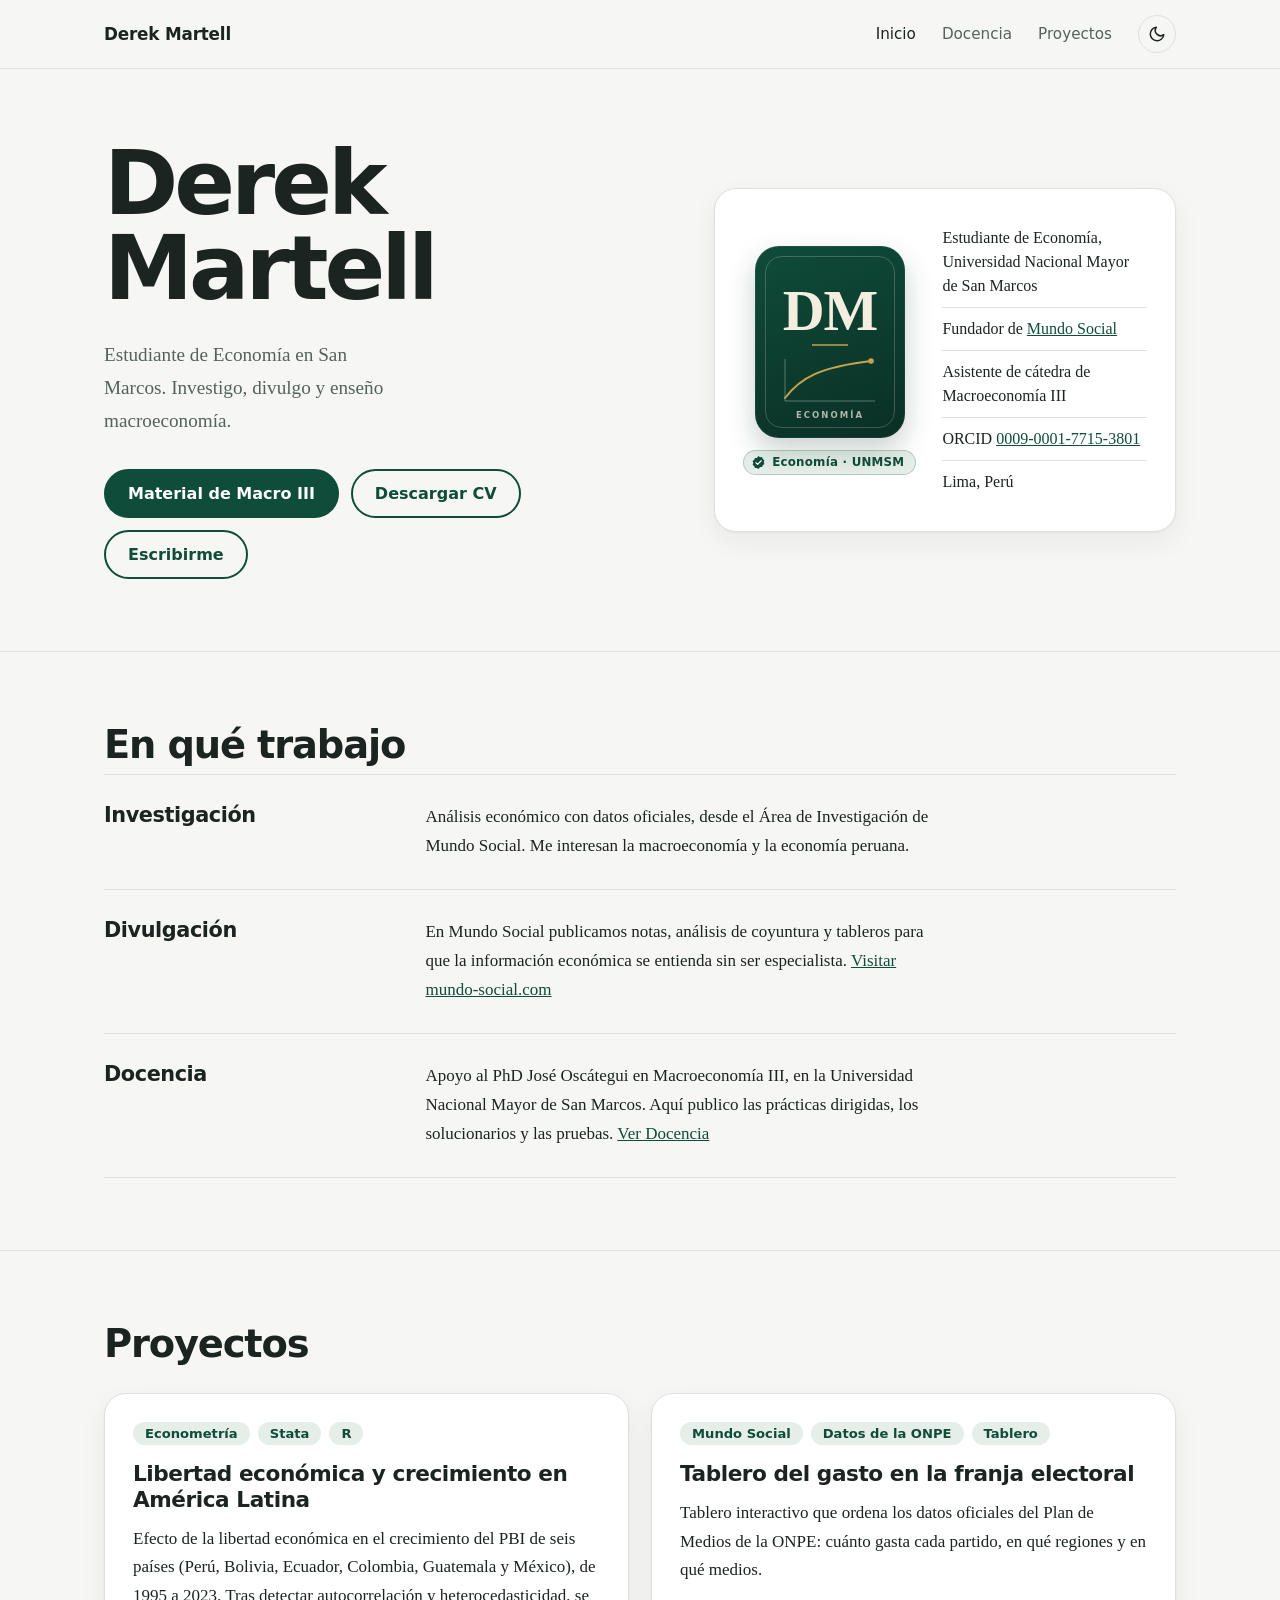
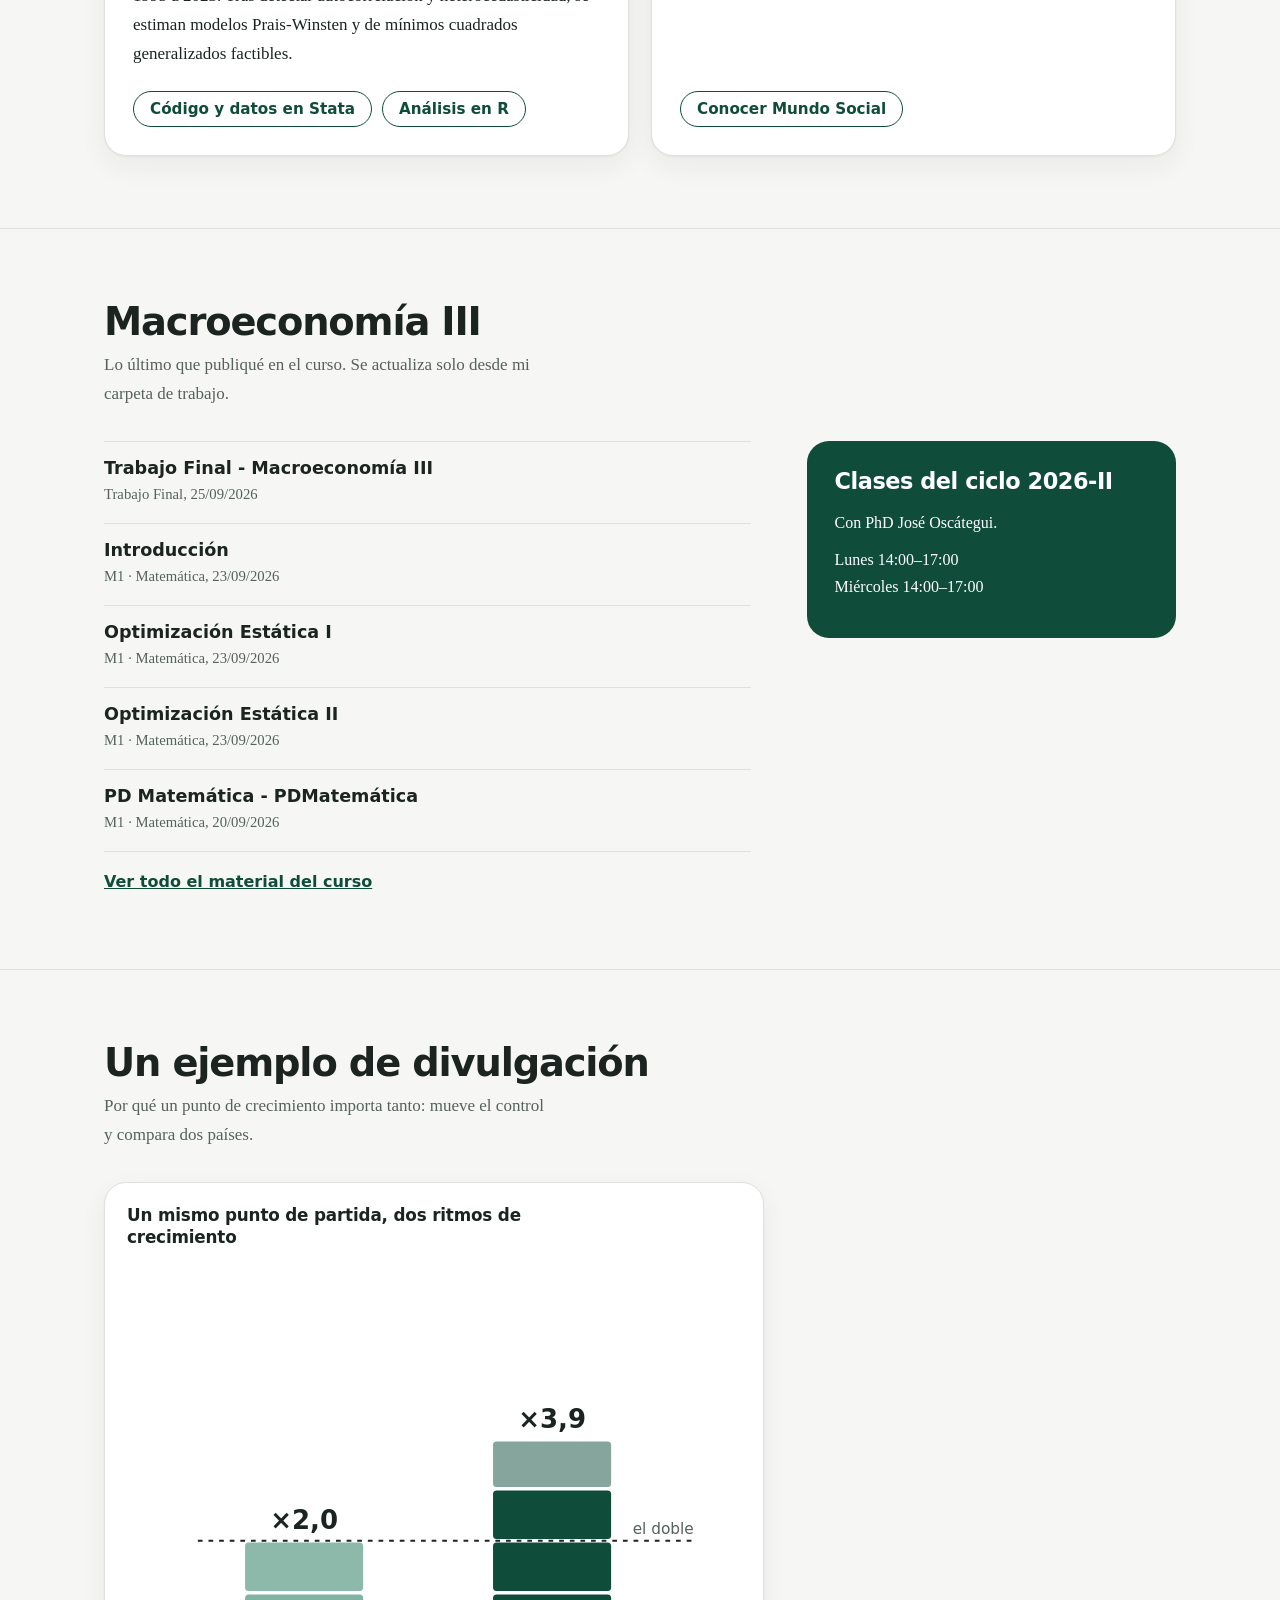
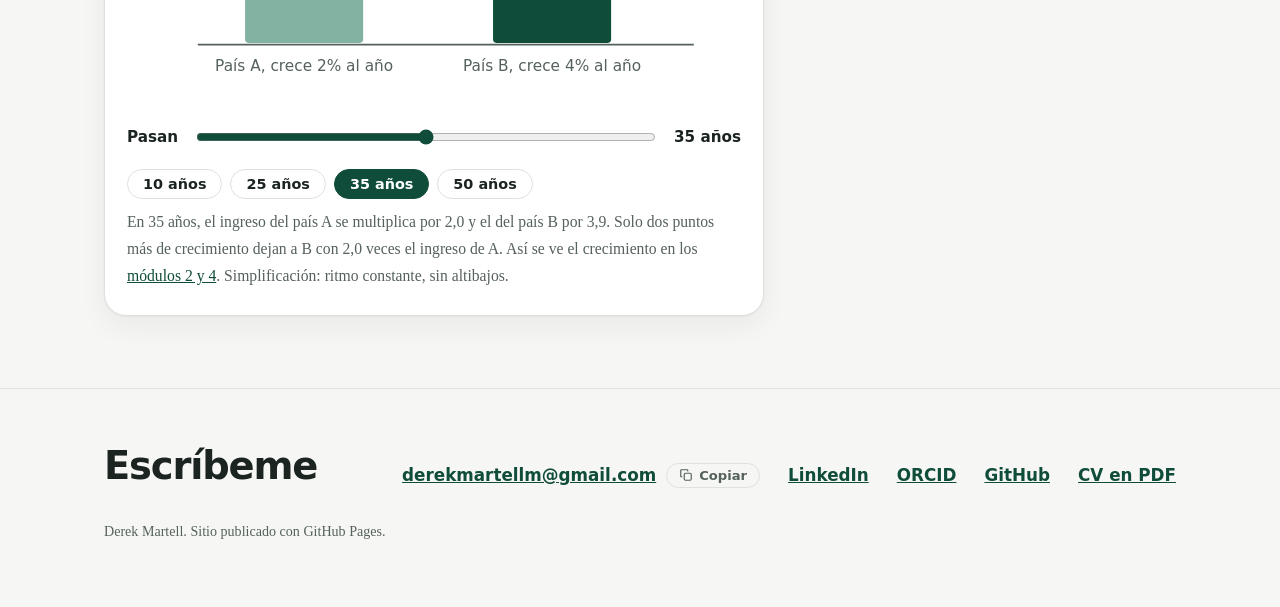
==== commit 403ea5a6: "feat(supervisor): Mejoras integrales de diseño, profesionalismo e in" ====
--- a/index.html
+++ b/index.html
@@ -1,5 +1,7 @@
 <!doctype html>
 <html lang="es" data-theme="light"><head><meta charset="utf-8"><meta name="viewport" content="width=device-width,initial-scale=1">
+<meta http-equiv="Content-Security-Policy" content="default-src 'self'; script-src 'self'; style-src 'self' https://fonts.googleapis.com; font-src https://fonts.gstatic.com; img-src 'self' data:; connect-src 'self'; object-src 'none'; base-uri 'self'; form-action 'none'">
+<meta name="referrer" content="strict-origin-when-cross-origin">
 <title>Derek Martell | Economía, investigación y docencia</title>
 <meta name="description" content="Derek Martell: estudiante de Economía en la UNMSM, fundador de Mundo Social y asistente de cátedra de Macroeconomía III. Investigación, divulgación y material de docencia.">
 <link rel="canonical" href="https://derek-martell.github.io/">
@@ -16,7 +18,7 @@
 <meta name="twitter:title" content="Derek Martell | Economía, investigación y docencia">
 <meta name="twitter:description" content="Estudiante de Economía en la UNMSM, fundador de Mundo Social y asistente de cátedra de Macroeconomía III.">
 <meta name="twitter:image" content="https://derek-martell.github.io/og.png">
-<meta name="theme-color" content="#25653f">
+<meta name="theme-color" content="#0f4c3a">
 <script type="application/ld+json">
 {"@context":"https://schema.org","@type":"Person","name":"Derek Martell","url":"https://derek-martell.github.io/",
  "jobTitle":"Asistente de cátedra de Macroeconomía III",
@@ -26,7 +28,7 @@
  "address":{"@type":"PostalAddress","addressLocality":"Lima","addressCountry":"PE"},
  "sameAs":["https://orcid.org/0009-0001-7715-3801","https://www.linkedin.com/in/derek-martell-a51205288/","https://github.com/derek-martell","https://mundo-social.com/"]}
 </script>
-<link rel="icon" href="data:image/svg+xml,%3Csvg xmlns='http://www.w3.org/2000/svg' viewBox='0 0 64 64'%3E%3Crect width='64' height='64' rx='14' fill='%2325653f'/%3E%3Ctext x='32' y='43' font-size='30' font-family='Georgia' font-weight='700' text-anchor='middle' fill='white'%3EDM%3C/text%3E%3C/svg%3E">
+<link rel="icon" href="data:image/svg+xml,%3Csvg xmlns='http://www.w3.org/2000/svg' viewBox='0 0 64 64'%3E%3Crect width='64' height='64' rx='14' fill='%230f4c3a'/%3E%3Ctext x='32' y='40' font-size='27' font-family='Georgia' font-weight='700' text-anchor='middle' fill='%23f3eee0'%3EDM%3C/text%3E%3Crect x='23' y='47' width='18' height='2.5' rx='1' fill='%23c9a24a'/%3E%3C/svg%3E">
 <link rel="preconnect" href="https://fonts.googleapis.com"><link rel="preconnect" href="https://fonts.gstatic.com" crossorigin>
 <link href="https://fonts.googleapis.com/css2?family=Literata:ital,opsz,wght@0,7..72,400;0,7..72,600;1,7..72,400&family=Schibsted+Grotesk:wght@500;600;700;800&display=swap" rel="stylesheet">
 <link rel="stylesheet" href="landing.css"><script src="tema.js"></script></head><body>
@@ -57,12 +59,29 @@
     </div>
   </div>
   <aside class="perfil" aria-label="Perfil">
-    <div class="rostro" id="rostro">DM</div>
+    <div class="sello">
+      <div class="monograma" id="monograma">
+        <svg viewBox="0 0 150 192" role="img" aria-labelledby="dm-t">
+          <title id="dm-t">Monograma de Derek Martell</title>
+          <rect class="dm-marco" x="10.5" y="10.5" width="129" height="171" rx="16"/>
+          <text class="dm-letras" x="75" y="84" text-anchor="middle">DM</text>
+          <line class="dm-regla" x1="57" y1="99" x2="93" y2="99"/>
+          <path class="dm-eje" d="M30 113V155H120"/>
+          <path class="dm-curva" pathLength="1" d="M30 152C46 131 66 121 116 115"/>
+          <circle class="dm-punto" cx="116" cy="115" r="2.8"/>
+          <text class="dm-pie" x="75" y="172" text-anchor="middle">ECONOMÍA</text>
+        </svg>
+      </div>
+      <span class="insignia" title="Especialidad académica: Economía, Universidad Nacional Mayor de San Marcos">
+        <svg viewBox="0 0 24 24" aria-hidden="true"><path class="sello-f" d="M12 1.5l2.6 1.9 3.2-.1 1 3 2.6 1.9-1 3.1 1 3.1-2.6 1.9-1 3-3.2-.1L12 22.5l-2.6-1.9-3.2.1-1-3-2.6-1.9 1-3.1-1-3.1 2.6-1.9 1-3 3.2.1z"/><path class="sello-c" d="M7.8 12.2l2.8 2.8 5.6-5.8"/></svg>
+        Economía · UNMSM
+      </span>
+    </div>
     <ul class="datos">
       <li>Estudiante de Economía, Universidad Nacional Mayor de San Marcos</li>
-      <li>Fundador de <a href="https://mundo-social.com/">Mundo Social</a></li>
+      <li>Fundador de <a href="https://mundo-social.com/" rel="noopener noreferrer">Mundo Social</a></li>
       <li>Asistente de cátedra de Macroeconomía III</li>
-      <li>ORCID <a href="https://orcid.org/0009-0001-7715-3801">0009-0001-7715-3801</a></li>
+      <li>ORCID <a href="https://orcid.org/0009-0001-7715-3801" rel="noopener noreferrer">0009-0001-7715-3801</a></li>
       <li>Lima, Perú</li>
     </ul>
   </aside>
@@ -77,7 +96,7 @@
     </div>
     <div class="fila">
       <dt>Divulgación</dt>
-      <dd>En Mundo Social publicamos notas, análisis de coyuntura y tableros para que la información económica se entienda sin ser especialista. <a href="https://mundo-social.com/">Visitar mundo-social.com</a></dd>
+      <dd>En Mundo Social publicamos notas, análisis de coyuntura y tableros para que la información económica se entienda sin ser especialista. <a href="https://mundo-social.com/" rel="noopener noreferrer">Visitar mundo-social.com</a></dd>
     </div>
     <div class="fila">
       <dt>Docencia</dt>
@@ -94,8 +113,8 @@
       <h3>Libertad económica y crecimiento en América Latina</h3>
       <p>Efecto de la libertad económica en el crecimiento del PBI de seis países (Perú, Bolivia, Ecuador, Colombia, Guatemala y México), de 1995 a 2023. Tras detectar autocorrelación y heterocedasticidad, se estiman modelos Prais-Winsten y de mínimos cuadrados generalizados factibles.</p>
       <div class="acciones-proyecto">
-        <a class="btn-link" href="https://github.com/derek-martell/Libertad_Econ-mica-">Código y datos en Stata</a>
-        <a class="btn-link" href="https://github.com/derek-martell/Libertad-Econ-mica-en-Am-rica-Latina">Análisis en R</a>
+        <a class="btn-link" href="https://github.com/derek-martell/Libertad_Econ-mica-" rel="noopener noreferrer">Código y datos en Stata</a>
+        <a class="btn-link" href="https://github.com/derek-martell/Libertad-Econ-mica-en-Am-rica-Latina" rel="noopener noreferrer">Análisis en R</a>
       </div>
     </article>
     <article class="tarjeta-proyecto">
@@ -103,7 +122,7 @@
       <h3>Tablero del gasto en la franja electoral</h3>
       <p>Tablero interactivo que ordena los datos oficiales del Plan de Medios de la ONPE: cuánto gasta cada partido, en qué regiones y en qué medios.</p>
       <div class="acciones-proyecto">
-        <a class="btn-link" href="https://mundo-social.com/">Conocer Mundo Social</a>
+        <a class="btn-link" href="https://mundo-social.com/" rel="noopener noreferrer">Conocer Mundo Social</a>
       </div>
     </article>
   </div>
@@ -128,7 +147,7 @@
 <section class="bloque" id="muestra"><div class="wrap">
   <h2>Un ejemplo de divulgación</h2>
   <p class="sub">Por qué un punto de crecimiento importa tanto: mueve el control y compara dos países.</p>
-  <figure class="lamina" style="margin:0">
+  <figure class="lamina">
     <p class="fig-titulo">Un mismo punto de partida, dos ritmos de crecimiento</p>
     <svg id="torres" viewBox="0 0 520 380" role="img" aria-labelledby="torres-t torres-d">
       <title id="torres-t">Dos economías que crecen a distinto ritmo</title>
@@ -162,10 +181,17 @@
 <footer id="contacto"><div class="wrap">
   <h2>Escríbeme</h2>
   <div class="contactos">
-    <a href="mailto:derekmartellm@gmail.com">derekmartellm@gmail.com</a>
-    <a href="https://www.linkedin.com/in/derek-martell-a51205288/">LinkedIn</a>
-    <a href="https://orcid.org/0009-0001-7715-3801">ORCID</a>
-    <a href="https://github.com/derek-martell">GitHub</a>
+    <span class="correo">
+      <a href="mailto:derekmartellm@gmail.com" id="correo">derekmartellm@gmail.com</a>
+      <button type="button" class="copiar-correo" id="copiar-correo" data-correo="derekmartellm@gmail.com" aria-label="Copiar correo al portapapeles">
+        <svg viewBox="0 0 24 24" fill="none" stroke="currentColor" stroke-width="2" stroke-linecap="round" stroke-linejoin="round" aria-hidden="true"><rect x="9" y="9" width="12" height="12" rx="2"/><path d="M5 15H4a1 1 0 0 1-1-1V4a1 1 0 0 1 1-1h10a1 1 0 0 1 1 1v1"/></svg>
+        <span class="copiar-t">Copiar</span>
+      </button>
+      <span class="solo-lector" id="copiar-aviso" role="status" aria-live="polite"></span>
+    </span>
+    <a href="https://www.linkedin.com/in/derek-martell-a51205288/" rel="noopener noreferrer">LinkedIn</a>
+    <a href="https://orcid.org/0009-0001-7715-3801" rel="noopener noreferrer">ORCID</a>
+    <a href="https://github.com/derek-martell" rel="noopener noreferrer">GitHub</a>
     <a href="#" id="cv-pie" download hidden>CV en PDF</a>
   </div>
   <p class="aviso">Derek Martell. Sitio publicado con GitHub Pages.</p>
--- a/landing.css
+++ b/landing.css
@@ -1,19 +1,25 @@
+/* Paleta editorial: esmeralda de bosque, pizarra grafito y un acento latón */
 :root{
-  --bg:#f4f7f3;--panel:#ffffff;--ink:#10261a;--mute:#4d6356;--line:#d6e0d8;
-  --verde:#25653f;--vivo:#35955c;--suave:#e2eee6;--ambar:#b8790f;--on:#ffffff;
-  --sombra:0 1px 2px rgba(16,38,26,.05),0 10px 28px rgba(16,38,26,.05);
+  --bg:#f6f7f4;--panel:#ffffff;--ink:#1b2420;--mute:#55615b;--line:#dde2dd;
+  --verde:#0f4c3a;--vivo:#1d7556;--suave:#e5eee8;--ambar:#9c6b16;--on:#ffffff;
+  --bosque:#0f4c3a;--bosque-hondo:#0a2f25;--crema:#f3eee0;--laton:#c9a24a;
+  --sombra:0 1px 2px rgba(27,36,32,.05),0 10px 28px rgba(27,36,32,.06);
+  --sombra-alta:0 2px 4px rgba(27,36,32,.06),0 18px 40px rgba(15,76,58,.12);
+  --suave-t:.2s cubic-bezier(.3,.7,.2,1);
   --display:"Schibsted Grotesk",system-ui,-apple-system,"Segoe UI",sans-serif;
   --texto:"Literata",Georgia,serif;
 }
 :root[data-theme="dark"]{
-  --bg:#0c1811;--panel:#14271c;--ink:#e8f0ea;--mute:#a3b9aa;--line:#2a4534;
-  --verde:#7bd19d;--vivo:#4fae76;--suave:#1d3829;--ambar:#e2a33f;--on:#0c1811;
+  --bg:#0f1413;--panel:#171e1c;--ink:#e6ebe8;--mute:#9ba8a2;--line:#28332f;
+  --verde:#72cfa2;--vivo:#3fae80;--suave:#1a2f28;--ambar:#dcaa52;--on:#0f1413;
+  --bosque:#14463a;--bosque-hondo:#0b2520;--crema:#f1ecdd;--laton:#d6b05a;
   --sombra:0 6px 26px rgba(0,0,0,.45);
+  --sombra-alta:0 10px 36px rgba(0,0,0,.55),0 0 0 1px rgba(114,207,162,.14);
 }
 *{box-sizing:border-box}
 html{scroll-behavior:smooth}
-body{margin:0;background:var(--bg);color:var(--ink);font:1.0625rem/1.7 var(--texto);transition:background .25s,color .25s}
-a{color:var(--verde)}
+body{margin:0;background:var(--bg);color:var(--ink);font:1.0625rem/1.7 var(--texto);transition:background .3s,color .3s}
+a{color:var(--verde);transition:color var(--suave-t),background-color var(--suave-t),border-color var(--suave-t)}
 :focus-visible{outline:3px solid var(--vivo);outline-offset:3px;border-radius:4px}
 .wrap{max-width:1120px;margin:0 auto;padding:0 24px}
 
@@ -35,12 +41,14 @@
 h1{font:800 clamp(3rem,7.4vw,5.6rem)/.95 var(--display);letter-spacing:-.045em;margin:0 0 28px}
 .entrada{font-size:1.2rem;max-width:32ch;color:var(--mute);margin:0 0 32px}
 .acciones{display:flex;flex-wrap:wrap;gap:12px}
-.boton{font:600 1rem var(--display);padding:13px 22px;border-radius:999px;text-decoration:none;border:2px solid var(--verde)}
+.boton{font:600 1rem var(--display);padding:13px 22px;border-radius:999px;text-decoration:none;border:2px solid var(--verde);transition:background-color var(--suave-t),border-color var(--suave-t),color var(--suave-t),transform var(--suave-t),box-shadow var(--suave-t)}
 .boton.lleno{background:var(--verde);color:var(--on)}
 .boton.borde{color:var(--verde)}
-.boton:hover{background:var(--vivo);border-color:var(--vivo);color:var(--on)}
+.boton:hover{background:var(--vivo);border-color:var(--vivo);color:var(--on);transform:translateY(-1px);box-shadow:0 8px 20px rgba(15,76,58,.18)}
+.boton:active{transform:translateY(0);box-shadow:none}
 
 /* Gráfico de Solow */
+figure.lamina{margin:0}
 .lamina{background:var(--panel);border:1px solid var(--line);border-radius:22px;padding:22px 22px 26px}
 .lamina svg{width:100%;height:auto;display:block;overflow:visible}
 .eje{stroke:var(--mute);stroke-width:1.5}
@@ -97,14 +105,35 @@
 dt{font:700 1.3rem var(--display);letter-spacing:-.02em}
 dd{margin:0;max-width:60ch}
 .yo{display:flex;gap:22px;align-items:center;margin-bottom:26px}
-.rostro{flex:none;width:150px;height:192px;border-radius:26px;overflow:hidden;background:var(--verde);color:var(--on);display:grid;place-items:center;font:800 2.4rem var(--display)}
-.rostro img{width:100%;height:100%;object-fit:cover;object-position:50% 49%;display:block}
+
+/* Monograma DM con insignia académica */
+.sello{flex:none;display:flex;flex-direction:column;align-items:center;gap:12px}
+.monograma{position:relative;width:150px;height:192px;border-radius:24px;overflow:hidden;background:linear-gradient(158deg,var(--bosque) 0%,var(--bosque-hondo) 100%);box-shadow:inset 0 0 0 1px rgba(255,255,255,.06),0 12px 28px rgba(10,47,37,.22);transition:transform .3s cubic-bezier(.3,.7,.2,1),box-shadow .3s}
+.monograma svg{width:100%;height:100%;display:block}
+.perfil:hover .monograma{transform:translateY(-2px);box-shadow:inset 0 0 0 1px rgba(255,255,255,.08),0 18px 36px rgba(10,47,37,.3)}
+.dm-marco{fill:none;stroke:var(--crema);stroke-opacity:.22;stroke-width:1}
+.dm-letras{font:600 58px var(--texto);letter-spacing:-.02em;fill:var(--crema)}
+.dm-regla{stroke:var(--laton);stroke-width:1.5}
+.dm-eje{fill:none;stroke:var(--crema);stroke-opacity:.35;stroke-width:1}
+.dm-curva{fill:none;stroke:var(--laton);stroke-width:2;stroke-linecap:round;stroke-dasharray:1;stroke-dashoffset:1;animation:trazo 1.6s .3s cubic-bezier(.3,.7,.2,1) forwards}
+.dm-punto{fill:var(--laton);opacity:0;animation:aparece .4s 1.7s forwards}
+.dm-pie{font:600 8.5px var(--display);letter-spacing:.24em;fill:var(--crema);fill-opacity:.7}
+@keyframes aparece{to{opacity:1}}
+.insignia{display:inline-flex;align-items:center;gap:6px;white-space:nowrap;font:600 .74rem var(--display);letter-spacing:.02em;color:var(--verde);background:var(--suave);border:1px solid color-mix(in srgb,var(--verde) 22%,transparent);border-radius:99px;padding:4px 11px 4px 7px}
+.insignia svg{width:15px;height:15px;flex:none}
+.insignia .sello-f{fill:var(--verde)}
+.insignia .sello-c{fill:none;stroke:var(--panel);stroke-width:2;stroke-linecap:round;stroke-linejoin:round}
 
 /* Pie */
 footer{border-top:1px solid var(--line);padding:56px 0 64px}
 footer .wrap{display:flex;flex-wrap:wrap;justify-content:space-between;gap:24px;align-items:end}
 footer h2{margin:0}
-.contactos{display:flex;flex-wrap:wrap;gap:8px 28px;font:600 1.05rem var(--display)}
+.contactos{display:flex;flex-wrap:wrap;align-items:center;gap:8px 28px;font:600 1.05rem var(--display)}
+.correo{display:inline-flex;align-items:center;gap:10px}
+.copiar-correo{cursor:pointer;display:inline-flex;align-items:center;gap:6px;font:600 .82rem var(--display);color:var(--mute);background:transparent;border:1px solid var(--line);border-radius:99px;padding:4px 12px;transition:color var(--suave-t),border-color var(--suave-t),background-color var(--suave-t)}
+.copiar-correo svg{width:14px;height:14px}
+.copiar-correo:hover{color:var(--verde);border-color:var(--verde)}
+.copiar-correo.hecho{color:var(--on);background:var(--vivo);border-color:var(--vivo)}
 .aviso{width:100%;color:var(--mute);font-size:.88rem;margin:8px 0 0}
 
 @media(max-width:860px){
@@ -114,14 +143,17 @@
   section.bloque{padding:52px 0}
 }
 @media(prefers-reduced-motion:reduce){
-  .dibuja .c-s,.dibuja .c-d,.dibuja .c-f{animation:none;stroke-dasharray:none;stroke-dashoffset:0}
+  .dibuja .c-s,.dibuja .c-d,.dibuja .c-f,.dm-curva{animation:none;stroke-dasharray:none;stroke-dashoffset:0}
+  .dm-punto{animation:none;opacity:1}
   html{scroll-behavior:auto}
+  .boton:hover,.tarjeta-proyecto:hover,.perfil:hover .monograma{transform:none}
 }
 
 /* Accesibilidad */
 .saltar{position:absolute;left:16px;top:-64px;z-index:20;background:var(--verde);color:var(--on);padding:10px 18px;border-radius:0 0 10px 10px;font:600 .95rem var(--display);text-decoration:none}
-.saltar:focus{top:0}
+.saltar:focus{top:0;color:var(--on)}
 #principal:focus{outline:none}
+.solo-lector{position:absolute;width:1px;height:1px;margin:-1px;padding:0;overflow:hidden;clip:rect(0 0 0 0);white-space:nowrap;border:0}
 
 /* Perfil junto a la portada */
 .perfil{background:var(--panel);border:1px solid var(--line);border-radius:22px;padding:28px;display:flex;gap:26px;align-items:center}
@@ -130,7 +162,7 @@
 ul.datos li:last-child{border:0}
 #muestra .lamina{max-width:660px}
 .hueco{grid-column:1/-1}
-@media(max-width:560px){.perfil{flex-direction:column;align-items:flex-start}}
+@media(max-width:560px){.perfil{flex-direction:column;align-items:flex-start}.sello{flex-direction:row;gap:16px}}
 
 /* Proyectos */
 .enlaces{display:flex;flex-wrap:wrap;gap:6px 24px;margin-top:12px;font:600 .98rem var(--display)}
@@ -140,8 +172,8 @@
 
 /* Proyectos en tarjetas */
 .grid-proyectos{display:grid;grid-template-columns:repeat(auto-fit,minmax(320px,1fr));gap:22px;margin-top:28px}
-.tarjeta-proyecto{background:var(--panel);border:1px solid var(--line);border-radius:22px;padding:28px;display:flex;flex-direction:column;box-shadow:var(--sombra);transition:transform .18s,border-color .18s}
-.tarjeta-proyecto:hover{transform:translateY(-2px);border-color:var(--verde)}
+.tarjeta-proyecto{background:var(--panel);border:1px solid var(--line);border-radius:22px;padding:28px;display:flex;flex-direction:column;box-shadow:var(--sombra);transition:transform .28s cubic-bezier(.3,.7,.2,1),border-color .28s,box-shadow .28s}
+.tarjeta-proyecto:hover,.tarjeta-proyecto:focus-within{transform:translateY(-4px);border-color:color-mix(in srgb,var(--verde) 45%,var(--line));box-shadow:var(--sombra-alta)}
 .tarjeta-proyecto .tags{display:flex;flex-wrap:wrap;gap:8px;margin-bottom:16px}
 .tag{font:600 .82rem var(--display);background:var(--suave);color:var(--verde);padding:4px 12px;border-radius:99px}
 .tarjeta-proyecto h3{font:700 1.35rem/1.2 var(--display);letter-spacing:-.02em;margin:0 0 12px}
@@ -152,6 +184,8 @@
 
 /* Atajos del gráfico */
 .atajos{display:flex;flex-wrap:wrap;gap:8px;margin-top:16px}
-.atajos button{cursor:pointer;font:600 .9rem var(--display);color:var(--ink);background:transparent;border:1.5px solid var(--line);border-radius:99px;padding:6px 15px}
+.atajos button{cursor:pointer;font:600 .9rem var(--display);color:var(--ink);background:transparent;border:1.5px solid var(--line);border-radius:99px;padding:6px 15px;touch-action:manipulation;transition:background-color var(--suave-t),border-color var(--suave-t),color var(--suave-t),transform .12s}
 .atajos button:hover{border-color:var(--verde)}
+.atajos button:active{transform:scale(.97)}
+input[type=range]{touch-action:pan-y;cursor:pointer}
 .atajos button.on{background:var(--verde);border-color:var(--verde);color:var(--on)}
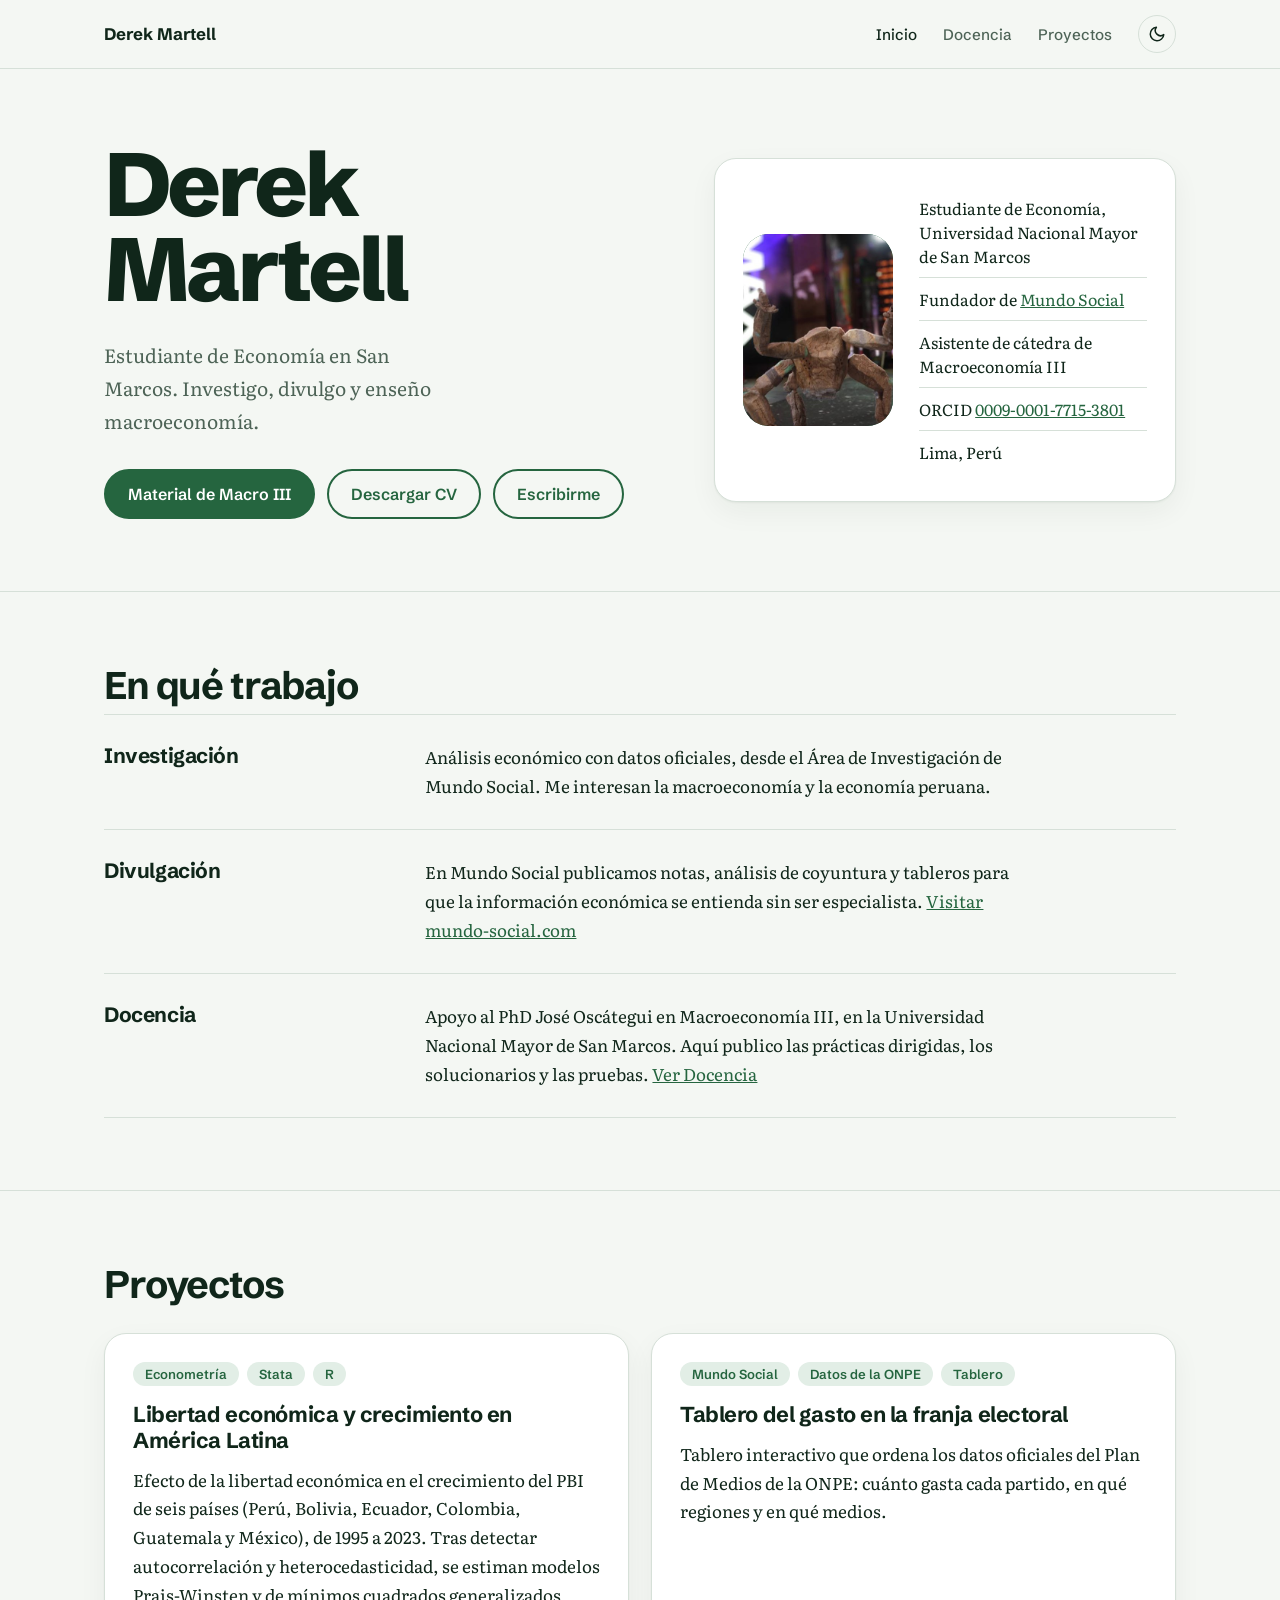
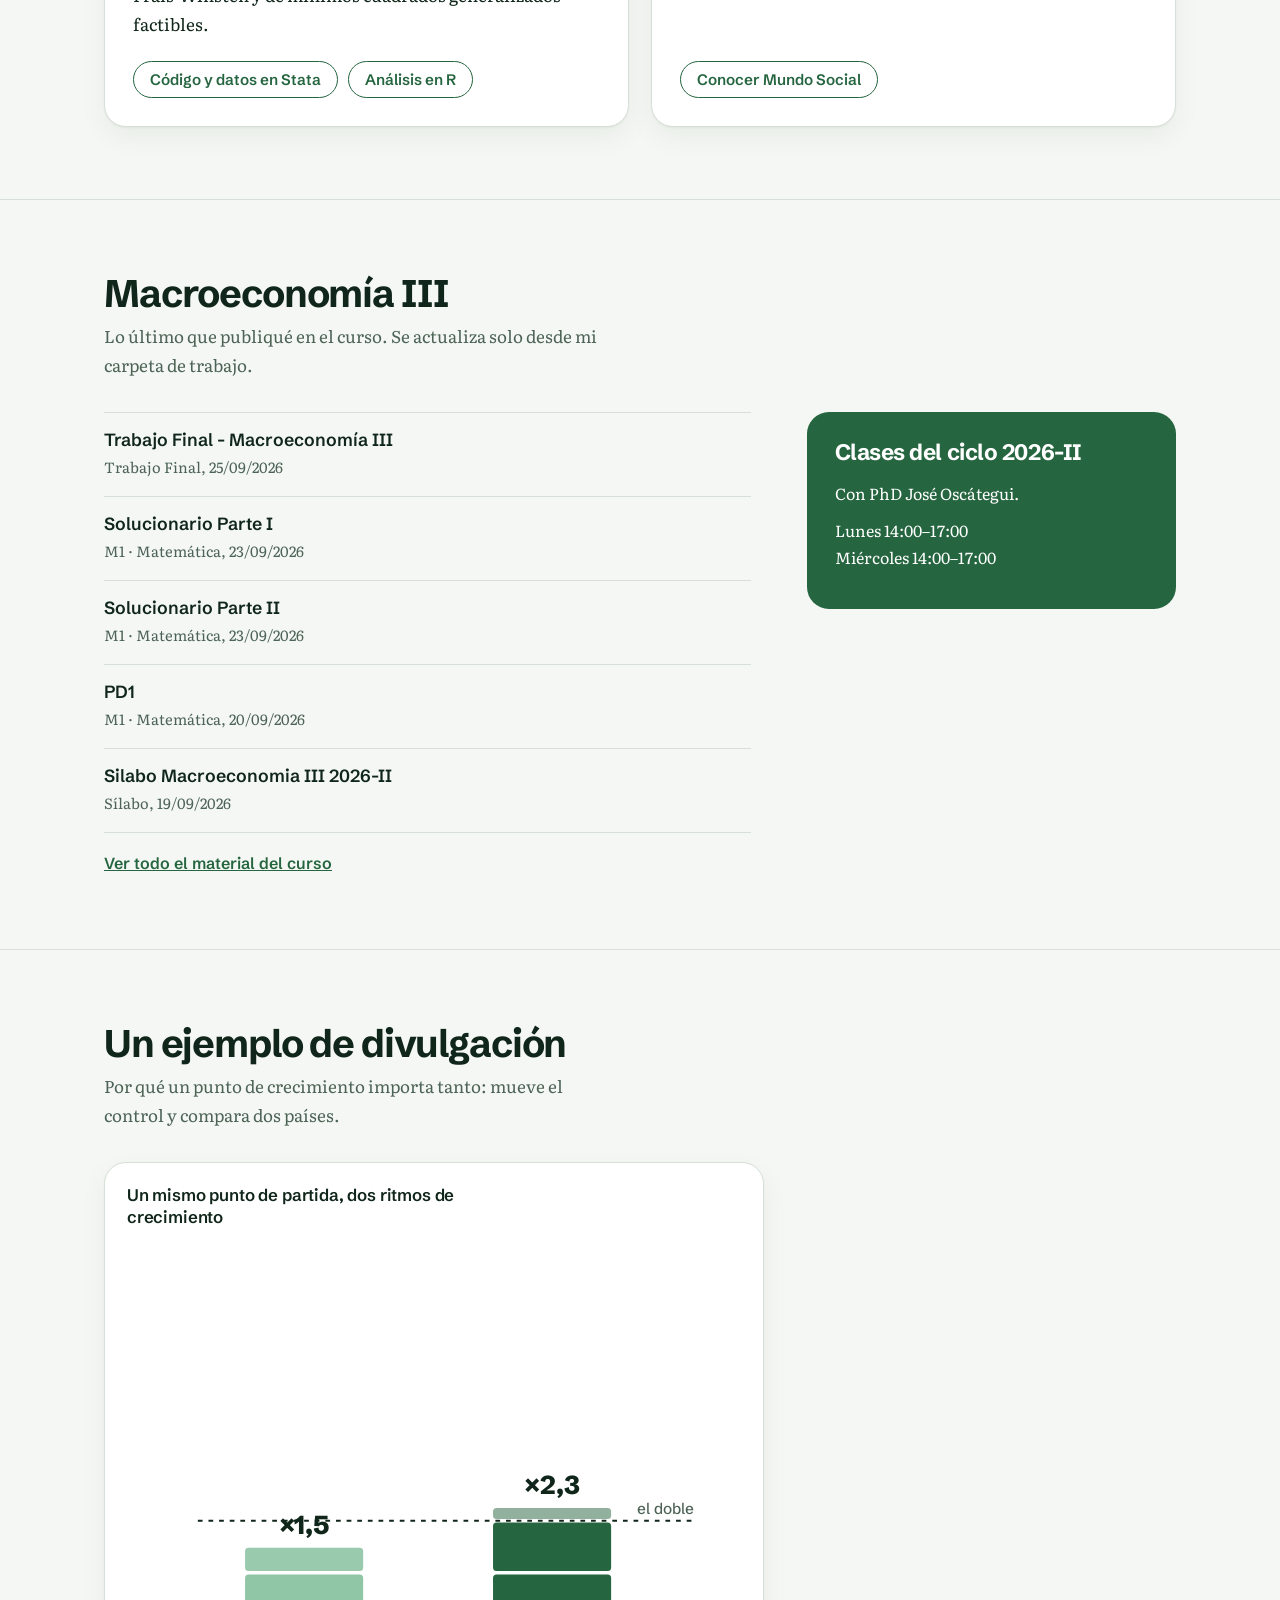
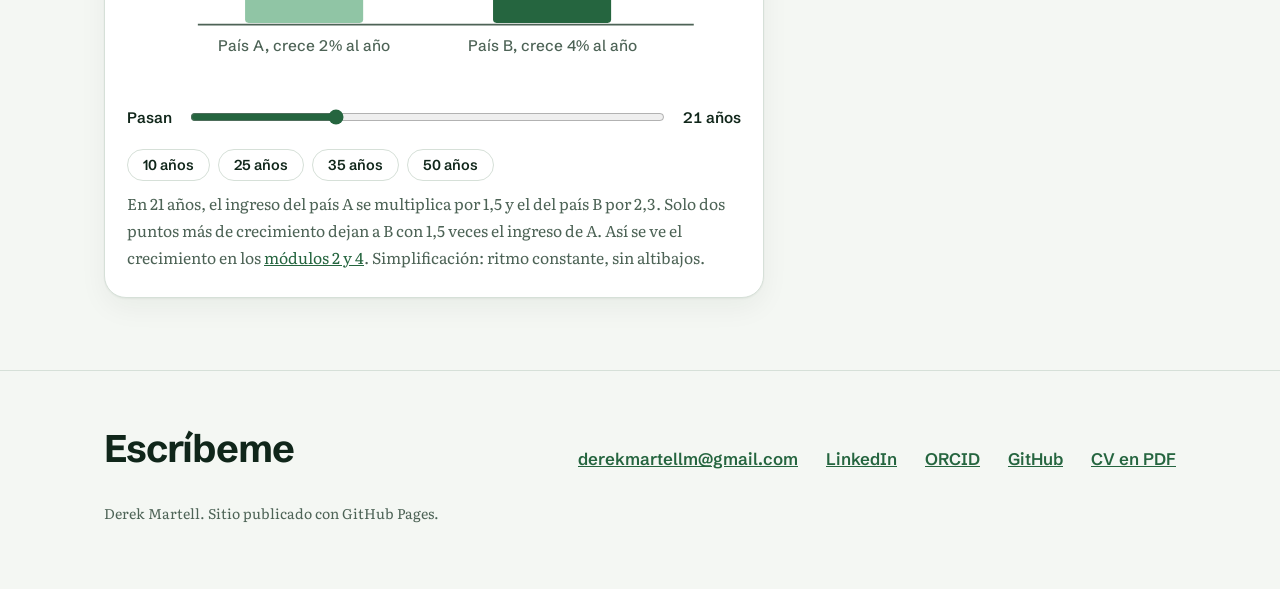
==== commit 14fd08dd: "Actualiza materiales de Macroeconomía III (automático)" ====
--- a/index.html
+++ b/index.html
@@ -1,7 +1,5 @@
 <!doctype html>
 <html lang="es" data-theme="light"><head><meta charset="utf-8"><meta name="viewport" content="width=device-width,initial-scale=1">
-<meta http-equiv="Content-Security-Policy" content="default-src 'self'; script-src 'self'; style-src 'self' https://fonts.googleapis.com; font-src https://fonts.gstatic.com; img-src 'self' data:; connect-src 'self'; object-src 'none'; base-uri 'self'; form-action 'none'">
-<meta name="referrer" content="strict-origin-when-cross-origin">
 <title>Derek Martell | Economía, investigación y docencia</title>
 <meta name="description" content="Derek Martell: estudiante de Economía en la UNMSM, fundador de Mundo Social y asistente de cátedra de Macroeconomía III. Investigación, divulgación y material de docencia.">
 <link rel="canonical" href="https://derek-martell.github.io/">
@@ -18,7 +16,7 @@
 <meta name="twitter:title" content="Derek Martell | Economía, investigación y docencia">
 <meta name="twitter:description" content="Estudiante de Economía en la UNMSM, fundador de Mundo Social y asistente de cátedra de Macroeconomía III.">
 <meta name="twitter:image" content="https://derek-martell.github.io/og.png">
-<meta name="theme-color" content="#0f4c3a">
+<meta name="theme-color" content="#25653f">
 <script type="application/ld+json">
 {"@context":"https://schema.org","@type":"Person","name":"Derek Martell","url":"https://derek-martell.github.io/",
  "jobTitle":"Asistente de cátedra de Macroeconomía III",
@@ -28,7 +26,7 @@
  "address":{"@type":"PostalAddress","addressLocality":"Lima","addressCountry":"PE"},
  "sameAs":["https://orcid.org/0009-0001-7715-3801","https://www.linkedin.com/in/derek-martell-a51205288/","https://github.com/derek-martell","https://mundo-social.com/"]}
 </script>
-<link rel="icon" href="data:image/svg+xml,%3Csvg xmlns='http://www.w3.org/2000/svg' viewBox='0 0 64 64'%3E%3Crect width='64' height='64' rx='14' fill='%230f4c3a'/%3E%3Ctext x='32' y='40' font-size='27' font-family='Georgia' font-weight='700' text-anchor='middle' fill='%23f3eee0'%3EDM%3C/text%3E%3Crect x='23' y='47' width='18' height='2.5' rx='1' fill='%23c9a24a'/%3E%3C/svg%3E">
+<link rel="icon" href="data:image/svg+xml,%3Csvg xmlns='http://www.w3.org/2000/svg' viewBox='0 0 64 64'%3E%3Crect width='64' height='64' rx='14' fill='%2325653f'/%3E%3Ctext x='32' y='43' font-size='30' font-family='Georgia' font-weight='700' text-anchor='middle' fill='white'%3EDM%3C/text%3E%3C/svg%3E">
 <link rel="preconnect" href="https://fonts.googleapis.com"><link rel="preconnect" href="https://fonts.gstatic.com" crossorigin>
 <link href="https://fonts.googleapis.com/css2?family=Literata:ital,opsz,wght@0,7..72,400;0,7..72,600;1,7..72,400&family=Schibsted+Grotesk:wght@500;600;700;800&display=swap" rel="stylesheet">
 <link rel="stylesheet" href="landing.css"><script src="tema.js"></script></head><body>
@@ -59,29 +57,12 @@
     </div>
   </div>
   <aside class="perfil" aria-label="Perfil">
-    <div class="sello">
-      <div class="monograma" id="monograma">
-        <svg viewBox="0 0 150 192" role="img" aria-labelledby="dm-t">
-          <title id="dm-t">Monograma de Derek Martell</title>
-          <rect class="dm-marco" x="10.5" y="10.5" width="129" height="171" rx="16"/>
-          <text class="dm-letras" x="75" y="84" text-anchor="middle">DM</text>
-          <line class="dm-regla" x1="57" y1="99" x2="93" y2="99"/>
-          <path class="dm-eje" d="M30 113V155H120"/>
-          <path class="dm-curva" pathLength="1" d="M30 152C46 131 66 121 116 115"/>
-          <circle class="dm-punto" cx="116" cy="115" r="2.8"/>
-          <text class="dm-pie" x="75" y="172" text-anchor="middle">ECONOMÍA</text>
-        </svg>
-      </div>
-      <span class="insignia" title="Especialidad académica: Economía, Universidad Nacional Mayor de San Marcos">
-        <svg viewBox="0 0 24 24" aria-hidden="true"><path class="sello-f" d="M12 1.5l2.6 1.9 3.2-.1 1 3 2.6 1.9-1 3.1 1 3.1-2.6 1.9-1 3-3.2-.1L12 22.5l-2.6-1.9-3.2.1-1-3-2.6-1.9 1-3.1-1-3.1 2.6-1.9 1-3 3.2.1z"/><path class="sello-c" d="M7.8 12.2l2.8 2.8 5.6-5.8"/></svg>
-        Economía · UNMSM
-      </span>
-    </div>
+    <div class="rostro" id="rostro">DM</div>
     <ul class="datos">
       <li>Estudiante de Economía, Universidad Nacional Mayor de San Marcos</li>
-      <li>Fundador de <a href="https://mundo-social.com/" rel="noopener noreferrer">Mundo Social</a></li>
+      <li>Fundador de <a href="https://mundo-social.com/">Mundo Social</a></li>
       <li>Asistente de cátedra de Macroeconomía III</li>
-      <li>ORCID <a href="https://orcid.org/0009-0001-7715-3801" rel="noopener noreferrer">0009-0001-7715-3801</a></li>
+      <li>ORCID <a href="https://orcid.org/0009-0001-7715-3801">0009-0001-7715-3801</a></li>
       <li>Lima, Perú</li>
     </ul>
   </aside>
@@ -96,7 +77,7 @@
     </div>
     <div class="fila">
       <dt>Divulgación</dt>
-      <dd>En Mundo Social publicamos notas, análisis de coyuntura y tableros para que la información económica se entienda sin ser especialista. <a href="https://mundo-social.com/" rel="noopener noreferrer">Visitar mundo-social.com</a></dd>
+      <dd>En Mundo Social publicamos notas, análisis de coyuntura y tableros para que la información económica se entienda sin ser especialista. <a href="https://mundo-social.com/">Visitar mundo-social.com</a></dd>
     </div>
     <div class="fila">
       <dt>Docencia</dt>
@@ -113,8 +94,8 @@
       <h3>Libertad económica y crecimiento en América Latina</h3>
       <p>Efecto de la libertad económica en el crecimiento del PBI de seis países (Perú, Bolivia, Ecuador, Colombia, Guatemala y México), de 1995 a 2023. Tras detectar autocorrelación y heterocedasticidad, se estiman modelos Prais-Winsten y de mínimos cuadrados generalizados factibles.</p>
       <div class="acciones-proyecto">
-        <a class="btn-link" href="https://github.com/derek-martell/Libertad_Econ-mica-" rel="noopener noreferrer">Código y datos en Stata</a>
-        <a class="btn-link" href="https://github.com/derek-martell/Libertad-Econ-mica-en-Am-rica-Latina" rel="noopener noreferrer">Análisis en R</a>
+        <a class="btn-link" href="https://github.com/derek-martell/Libertad_Econ-mica-">Código y datos en Stata</a>
+        <a class="btn-link" href="https://github.com/derek-martell/Libertad-Econ-mica-en-Am-rica-Latina">Análisis en R</a>
       </div>
     </article>
     <article class="tarjeta-proyecto">
@@ -122,7 +103,7 @@
       <h3>Tablero del gasto en la franja electoral</h3>
       <p>Tablero interactivo que ordena los datos oficiales del Plan de Medios de la ONPE: cuánto gasta cada partido, en qué regiones y en qué medios.</p>
       <div class="acciones-proyecto">
-        <a class="btn-link" href="https://mundo-social.com/" rel="noopener noreferrer">Conocer Mundo Social</a>
+        <a class="btn-link" href="https://mundo-social.com/">Conocer Mundo Social</a>
       </div>
     </article>
   </div>
@@ -147,7 +128,7 @@
 <section class="bloque" id="muestra"><div class="wrap">
   <h2>Un ejemplo de divulgación</h2>
   <p class="sub">Por qué un punto de crecimiento importa tanto: mueve el control y compara dos países.</p>
-  <figure class="lamina">
+  <figure class="lamina" style="margin:0">
     <p class="fig-titulo">Un mismo punto de partida, dos ritmos de crecimiento</p>
     <svg id="torres" viewBox="0 0 520 380" role="img" aria-labelledby="torres-t torres-d">
       <title id="torres-t">Dos economías que crecen a distinto ritmo</title>
@@ -181,17 +162,10 @@
 <footer id="contacto"><div class="wrap">
   <h2>Escríbeme</h2>
   <div class="contactos">
-    <span class="correo">
-      <a href="mailto:derekmartellm@gmail.com" id="correo">derekmartellm@gmail.com</a>
-      <button type="button" class="copiar-correo" id="copiar-correo" data-correo="derekmartellm@gmail.com" aria-label="Copiar correo al portapapeles">
-        <svg viewBox="0 0 24 24" fill="none" stroke="currentColor" stroke-width="2" stroke-linecap="round" stroke-linejoin="round" aria-hidden="true"><rect x="9" y="9" width="12" height="12" rx="2"/><path d="M5 15H4a1 1 0 0 1-1-1V4a1 1 0 0 1 1-1h10a1 1 0 0 1 1 1v1"/></svg>
-        <span class="copiar-t">Copiar</span>
-      </button>
-      <span class="solo-lector" id="copiar-aviso" role="status" aria-live="polite"></span>
-    </span>
-    <a href="https://www.linkedin.com/in/derek-martell-a51205288/" rel="noopener noreferrer">LinkedIn</a>
-    <a href="https://orcid.org/0009-0001-7715-3801" rel="noopener noreferrer">ORCID</a>
-    <a href="https://github.com/derek-martell" rel="noopener noreferrer">GitHub</a>
+    <a href="mailto:derekmartellm@gmail.com">derekmartellm@gmail.com</a>
+    <a href="https://www.linkedin.com/in/derek-martell-a51205288/">LinkedIn</a>
+    <a href="https://orcid.org/0009-0001-7715-3801">ORCID</a>
+    <a href="https://github.com/derek-martell">GitHub</a>
     <a href="#" id="cv-pie" download hidden>CV en PDF</a>
   </div>
   <p class="aviso">Derek Martell. Sitio publicado con GitHub Pages.</p>
--- a/landing.css
+++ b/landing.css
@@ -1,25 +1,19 @@
-/* Paleta editorial: esmeralda de bosque, pizarra grafito y un acento latón */
 :root{
-  --bg:#f6f7f4;--panel:#ffffff;--ink:#1b2420;--mute:#55615b;--line:#dde2dd;
-  --verde:#0f4c3a;--vivo:#1d7556;--suave:#e5eee8;--ambar:#9c6b16;--on:#ffffff;
-  --bosque:#0f4c3a;--bosque-hondo:#0a2f25;--crema:#f3eee0;--laton:#c9a24a;
-  --sombra:0 1px 2px rgba(27,36,32,.05),0 10px 28px rgba(27,36,32,.06);
-  --sombra-alta:0 2px 4px rgba(27,36,32,.06),0 18px 40px rgba(15,76,58,.12);
-  --suave-t:.2s cubic-bezier(.3,.7,.2,1);
+  --bg:#f4f7f3;--panel:#ffffff;--ink:#10261a;--mute:#4d6356;--line:#d6e0d8;
+  --verde:#25653f;--vivo:#35955c;--suave:#e2eee6;--ambar:#b8790f;--on:#ffffff;
+  --sombra:0 1px 2px rgba(16,38,26,.05),0 10px 28px rgba(16,38,26,.05);
   --display:"Schibsted Grotesk",system-ui,-apple-system,"Segoe UI",sans-serif;
   --texto:"Literata",Georgia,serif;
 }
 :root[data-theme="dark"]{
-  --bg:#0f1413;--panel:#171e1c;--ink:#e6ebe8;--mute:#9ba8a2;--line:#28332f;
-  --verde:#72cfa2;--vivo:#3fae80;--suave:#1a2f28;--ambar:#dcaa52;--on:#0f1413;
-  --bosque:#14463a;--bosque-hondo:#0b2520;--crema:#f1ecdd;--laton:#d6b05a;
+  --bg:#0c1811;--panel:#14271c;--ink:#e8f0ea;--mute:#a3b9aa;--line:#2a4534;
+  --verde:#7bd19d;--vivo:#4fae76;--suave:#1d3829;--ambar:#e2a33f;--on:#0c1811;
   --sombra:0 6px 26px rgba(0,0,0,.45);
-  --sombra-alta:0 10px 36px rgba(0,0,0,.55),0 0 0 1px rgba(114,207,162,.14);
 }
 *{box-sizing:border-box}
 html{scroll-behavior:smooth}
-body{margin:0;background:var(--bg);color:var(--ink);font:1.0625rem/1.7 var(--texto);transition:background .3s,color .3s}
-a{color:var(--verde);transition:color var(--suave-t),background-color var(--suave-t),border-color var(--suave-t)}
+body{margin:0;background:var(--bg);color:var(--ink);font:1.0625rem/1.7 var(--texto);transition:background .25s,color .25s}
+a{color:var(--verde)}
 :focus-visible{outline:3px solid var(--vivo);outline-offset:3px;border-radius:4px}
 .wrap{max-width:1120px;margin:0 auto;padding:0 24px}
 
@@ -41,14 +35,12 @@
 h1{font:800 clamp(3rem,7.4vw,5.6rem)/.95 var(--display);letter-spacing:-.045em;margin:0 0 28px}
 .entrada{font-size:1.2rem;max-width:32ch;color:var(--mute);margin:0 0 32px}
 .acciones{display:flex;flex-wrap:wrap;gap:12px}
-.boton{font:600 1rem var(--display);padding:13px 22px;border-radius:999px;text-decoration:none;border:2px solid var(--verde);transition:background-color var(--suave-t),border-color var(--suave-t),color var(--suave-t),transform var(--suave-t),box-shadow var(--suave-t)}
+.boton{font:600 1rem var(--display);padding:13px 22px;border-radius:999px;text-decoration:none;border:2px solid var(--verde)}
 .boton.lleno{background:var(--verde);color:var(--on)}
 .boton.borde{color:var(--verde)}
-.boton:hover{background:var(--vivo);border-color:var(--vivo);color:var(--on);transform:translateY(-1px);box-shadow:0 8px 20px rgba(15,76,58,.18)}
-.boton:active{transform:translateY(0);box-shadow:none}
+.boton:hover{background:var(--vivo);border-color:var(--vivo);color:var(--on)}
 
 /* Gráfico de Solow */
-figure.lamina{margin:0}
 .lamina{background:var(--panel);border:1px solid var(--line);border-radius:22px;padding:22px 22px 26px}
 .lamina svg{width:100%;height:auto;display:block;overflow:visible}
 .eje{stroke:var(--mute);stroke-width:1.5}
@@ -105,35 +97,14 @@
 dt{font:700 1.3rem var(--display);letter-spacing:-.02em}
 dd{margin:0;max-width:60ch}
 .yo{display:flex;gap:22px;align-items:center;margin-bottom:26px}
-
-/* Monograma DM con insignia académica */
-.sello{flex:none;display:flex;flex-direction:column;align-items:center;gap:12px}
-.monograma{position:relative;width:150px;height:192px;border-radius:24px;overflow:hidden;background:linear-gradient(158deg,var(--bosque) 0%,var(--bosque-hondo) 100%);box-shadow:inset 0 0 0 1px rgba(255,255,255,.06),0 12px 28px rgba(10,47,37,.22);transition:transform .3s cubic-bezier(.3,.7,.2,1),box-shadow .3s}
-.monograma svg{width:100%;height:100%;display:block}
-.perfil:hover .monograma{transform:translateY(-2px);box-shadow:inset 0 0 0 1px rgba(255,255,255,.08),0 18px 36px rgba(10,47,37,.3)}
-.dm-marco{fill:none;stroke:var(--crema);stroke-opacity:.22;stroke-width:1}
-.dm-letras{font:600 58px var(--texto);letter-spacing:-.02em;fill:var(--crema)}
-.dm-regla{stroke:var(--laton);stroke-width:1.5}
-.dm-eje{fill:none;stroke:var(--crema);stroke-opacity:.35;stroke-width:1}
-.dm-curva{fill:none;stroke:var(--laton);stroke-width:2;stroke-linecap:round;stroke-dasharray:1;stroke-dashoffset:1;animation:trazo 1.6s .3s cubic-bezier(.3,.7,.2,1) forwards}
-.dm-punto{fill:var(--laton);opacity:0;animation:aparece .4s 1.7s forwards}
-.dm-pie{font:600 8.5px var(--display);letter-spacing:.24em;fill:var(--crema);fill-opacity:.7}
-@keyframes aparece{to{opacity:1}}
-.insignia{display:inline-flex;align-items:center;gap:6px;white-space:nowrap;font:600 .74rem var(--display);letter-spacing:.02em;color:var(--verde);background:var(--suave);border:1px solid color-mix(in srgb,var(--verde) 22%,transparent);border-radius:99px;padding:4px 11px 4px 7px}
-.insignia svg{width:15px;height:15px;flex:none}
-.insignia .sello-f{fill:var(--verde)}
-.insignia .sello-c{fill:none;stroke:var(--panel);stroke-width:2;stroke-linecap:round;stroke-linejoin:round}
+.rostro{flex:none;width:150px;height:192px;border-radius:26px;overflow:hidden;background:var(--verde);color:var(--on);display:grid;place-items:center;font:800 2.4rem var(--display)}
+.rostro img{width:100%;height:100%;object-fit:cover;object-position:50% 49%;display:block}
 
 /* Pie */
 footer{border-top:1px solid var(--line);padding:56px 0 64px}
 footer .wrap{display:flex;flex-wrap:wrap;justify-content:space-between;gap:24px;align-items:end}
 footer h2{margin:0}
-.contactos{display:flex;flex-wrap:wrap;align-items:center;gap:8px 28px;font:600 1.05rem var(--display)}
-.correo{display:inline-flex;align-items:center;gap:10px}
-.copiar-correo{cursor:pointer;display:inline-flex;align-items:center;gap:6px;font:600 .82rem var(--display);color:var(--mute);background:transparent;border:1px solid var(--line);border-radius:99px;padding:4px 12px;transition:color var(--suave-t),border-color var(--suave-t),background-color var(--suave-t)}
-.copiar-correo svg{width:14px;height:14px}
-.copiar-correo:hover{color:var(--verde);border-color:var(--verde)}
-.copiar-correo.hecho{color:var(--on);background:var(--vivo);border-color:var(--vivo)}
+.contactos{display:flex;flex-wrap:wrap;gap:8px 28px;font:600 1.05rem var(--display)}
 .aviso{width:100%;color:var(--mute);font-size:.88rem;margin:8px 0 0}
 
 @media(max-width:860px){
@@ -143,17 +114,14 @@
   section.bloque{padding:52px 0}
 }
 @media(prefers-reduced-motion:reduce){
-  .dibuja .c-s,.dibuja .c-d,.dibuja .c-f,.dm-curva{animation:none;stroke-dasharray:none;stroke-dashoffset:0}
-  .dm-punto{animation:none;opacity:1}
+  .dibuja .c-s,.dibuja .c-d,.dibuja .c-f{animation:none;stroke-dasharray:none;stroke-dashoffset:0}
   html{scroll-behavior:auto}
-  .boton:hover,.tarjeta-proyecto:hover,.perfil:hover .monograma{transform:none}
 }
 
 /* Accesibilidad */
 .saltar{position:absolute;left:16px;top:-64px;z-index:20;background:var(--verde);color:var(--on);padding:10px 18px;border-radius:0 0 10px 10px;font:600 .95rem var(--display);text-decoration:none}
-.saltar:focus{top:0;color:var(--on)}
+.saltar:focus{top:0}
 #principal:focus{outline:none}
-.solo-lector{position:absolute;width:1px;height:1px;margin:-1px;padding:0;overflow:hidden;clip:rect(0 0 0 0);white-space:nowrap;border:0}
 
 /* Perfil junto a la portada */
 .perfil{background:var(--panel);border:1px solid var(--line);border-radius:22px;padding:28px;display:flex;gap:26px;align-items:center}
@@ -162,7 +130,7 @@
 ul.datos li:last-child{border:0}
 #muestra .lamina{max-width:660px}
 .hueco{grid-column:1/-1}
-@media(max-width:560px){.perfil{flex-direction:column;align-items:flex-start}.sello{flex-direction:row;gap:16px}}
+@media(max-width:560px){.perfil{flex-direction:column;align-items:flex-start}}
 
 /* Proyectos */
 .enlaces{display:flex;flex-wrap:wrap;gap:6px 24px;margin-top:12px;font:600 .98rem var(--display)}
@@ -172,8 +140,8 @@
 
 /* Proyectos en tarjetas */
 .grid-proyectos{display:grid;grid-template-columns:repeat(auto-fit,minmax(320px,1fr));gap:22px;margin-top:28px}
-.tarjeta-proyecto{background:var(--panel);border:1px solid var(--line);border-radius:22px;padding:28px;display:flex;flex-direction:column;box-shadow:var(--sombra);transition:transform .28s cubic-bezier(.3,.7,.2,1),border-color .28s,box-shadow .28s}
-.tarjeta-proyecto:hover,.tarjeta-proyecto:focus-within{transform:translateY(-4px);border-color:color-mix(in srgb,var(--verde) 45%,var(--line));box-shadow:var(--sombra-alta)}
+.tarjeta-proyecto{background:var(--panel);border:1px solid var(--line);border-radius:22px;padding:28px;display:flex;flex-direction:column;box-shadow:var(--sombra);transition:transform .18s,border-color .18s}
+.tarjeta-proyecto:hover{transform:translateY(-2px);border-color:var(--verde)}
 .tarjeta-proyecto .tags{display:flex;flex-wrap:wrap;gap:8px;margin-bottom:16px}
 .tag{font:600 .82rem var(--display);background:var(--suave);color:var(--verde);padding:4px 12px;border-radius:99px}
 .tarjeta-proyecto h3{font:700 1.35rem/1.2 var(--display);letter-spacing:-.02em;margin:0 0 12px}
@@ -184,8 +152,6 @@
 
 /* Atajos del gráfico */
 .atajos{display:flex;flex-wrap:wrap;gap:8px;margin-top:16px}
-.atajos button{cursor:pointer;font:600 .9rem var(--display);color:var(--ink);background:transparent;border:1.5px solid var(--line);border-radius:99px;padding:6px 15px;touch-action:manipulation;transition:background-color var(--suave-t),border-color var(--suave-t),color var(--suave-t),transform .12s}
+.atajos button{cursor:pointer;font:600 .9rem var(--display);color:var(--ink);background:transparent;border:1.5px solid var(--line);border-radius:99px;padding:6px 15px}
 .atajos button:hover{border-color:var(--verde)}
-.atajos button:active{transform:scale(.97)}
-input[type=range]{touch-action:pan-y;cursor:pointer}
 .atajos button.on{background:var(--verde);border-color:var(--verde);color:var(--on)}
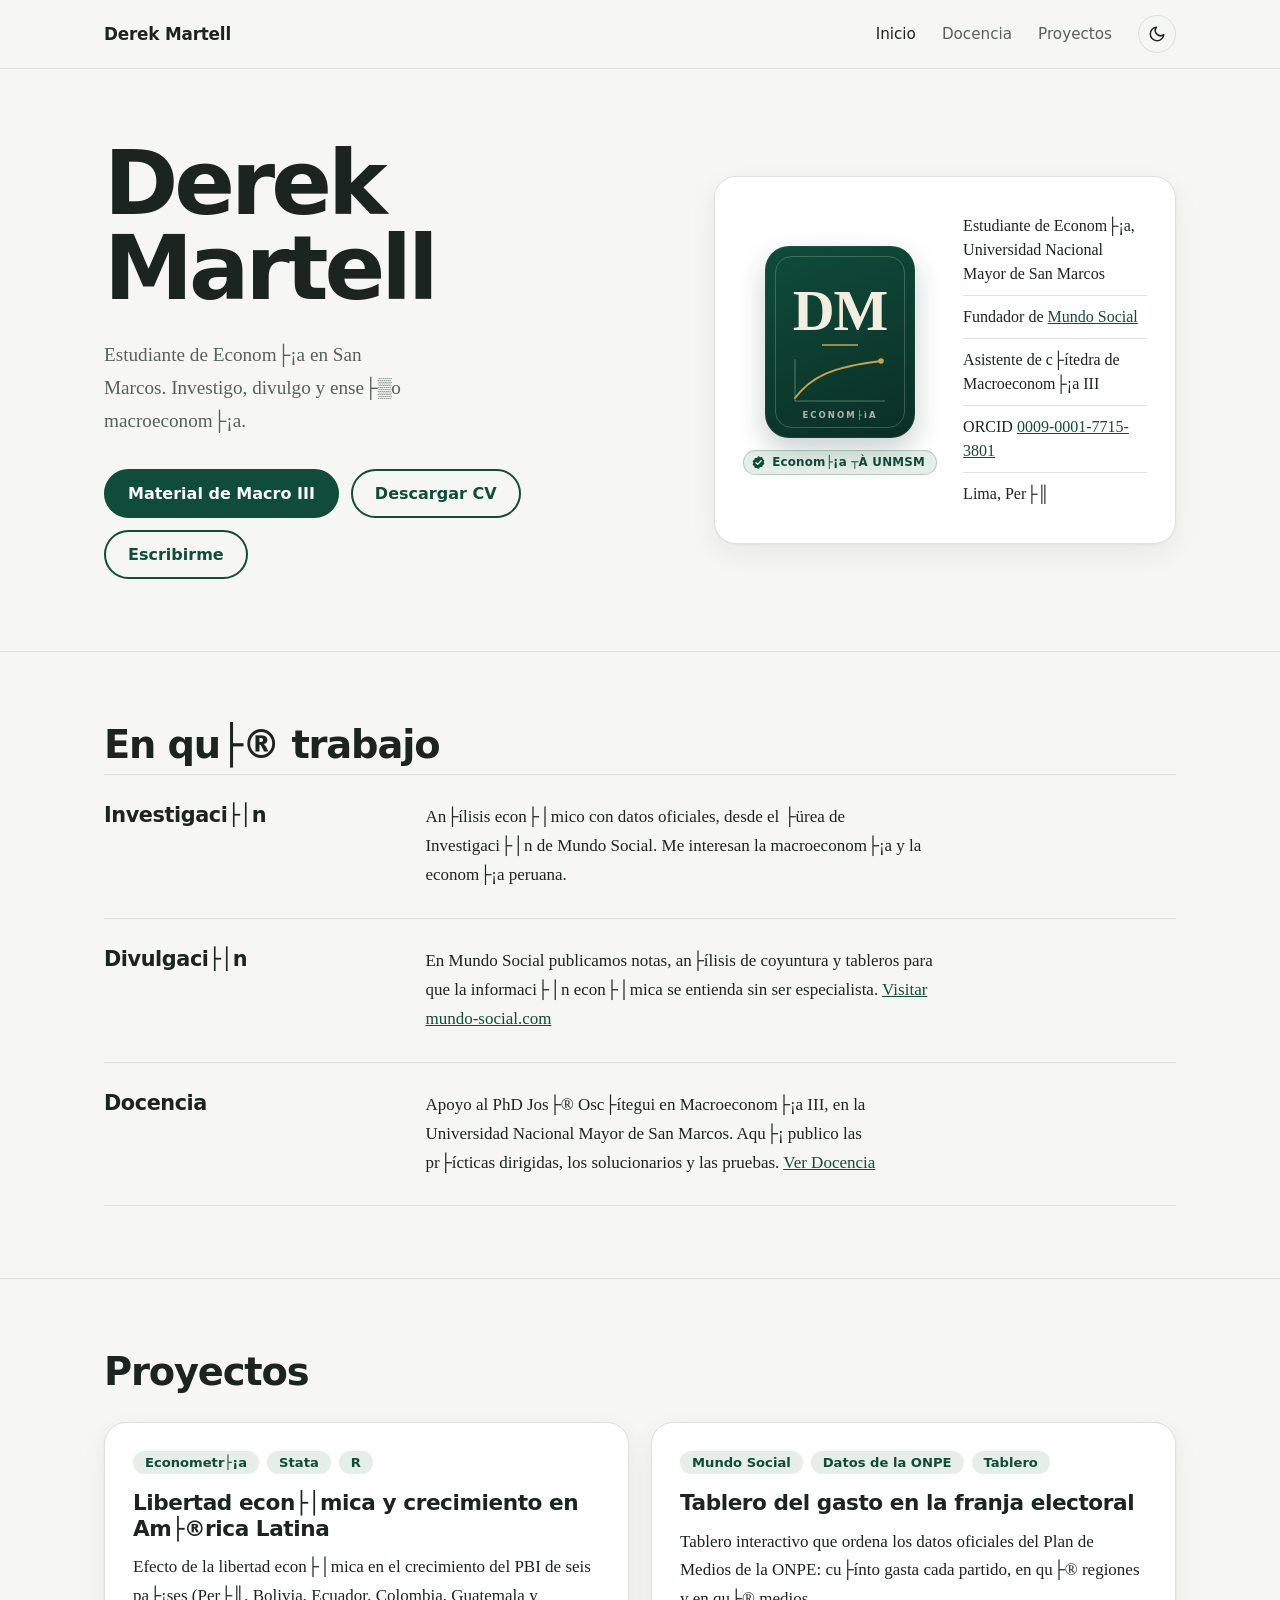
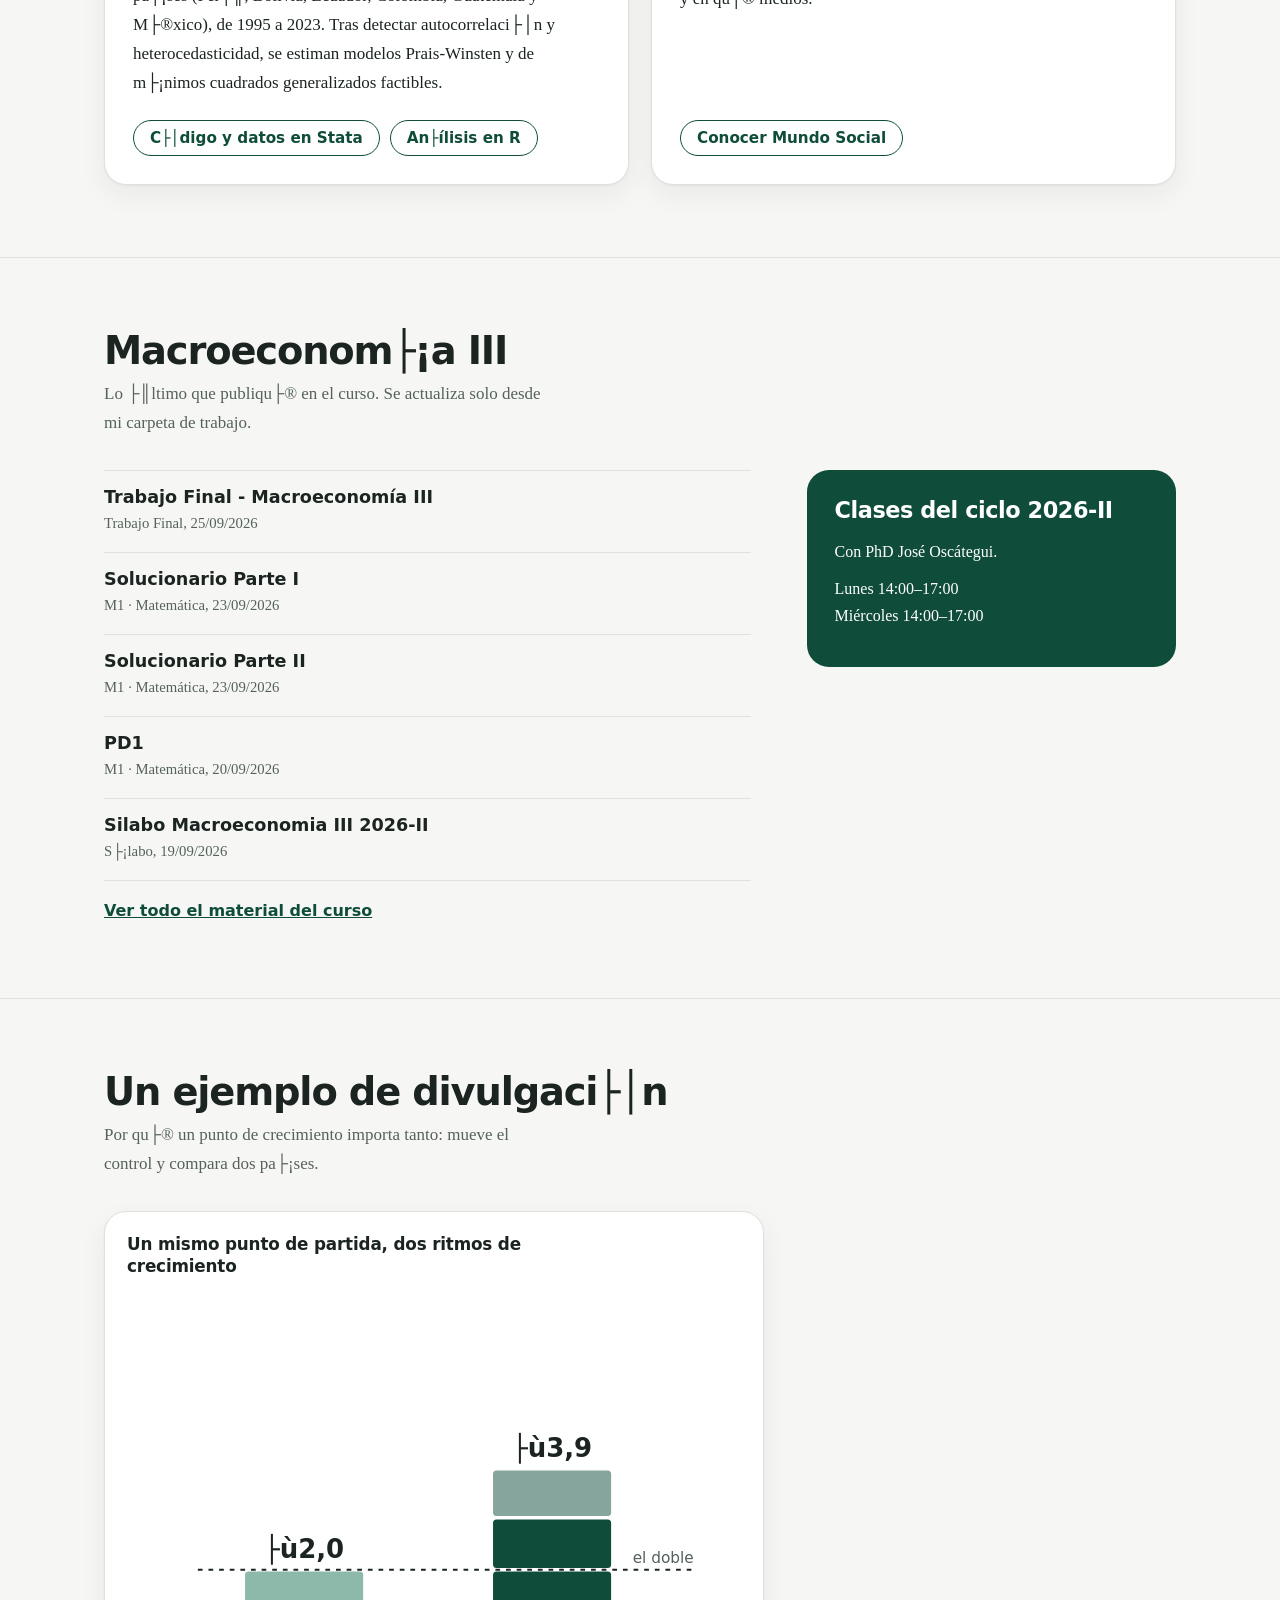
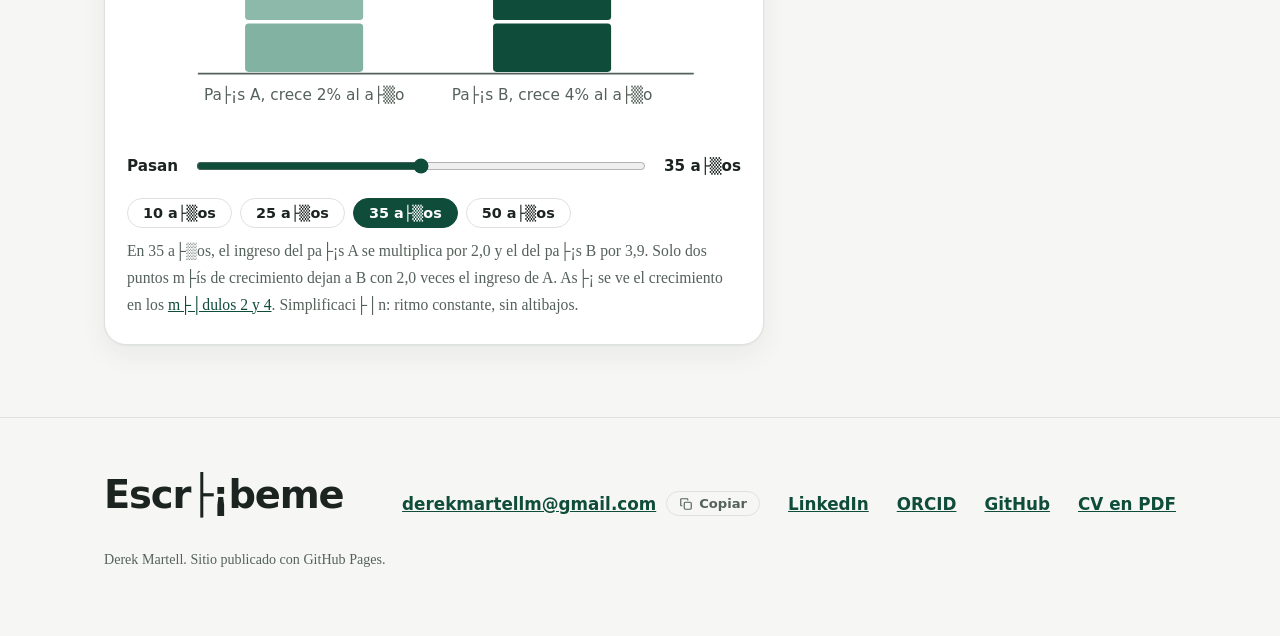
==== commit c6af610e: "Actualiza materiales de Macroeconomía III (automático)" ====
--- a/index.html
+++ b/index.html
@@ -1,32 +1,34 @@
-<!doctype html>
+﻿<!doctype html>
 <html lang="es" data-theme="light"><head><meta charset="utf-8"><meta name="viewport" content="width=device-width,initial-scale=1">
-<title>Derek Martell | Economía, investigación y docencia</title>
-<meta name="description" content="Derek Martell: estudiante de Economía en la UNMSM, fundador de Mundo Social y asistente de cátedra de Macroeconomía III. Investigación, divulgación y material de docencia.">
+<meta http-equiv="Content-Security-Policy" content="default-src 'self'; script-src 'self'; style-src 'self' https://fonts.googleapis.com; font-src https://fonts.gstatic.com; img-src 'self' data:; connect-src 'self'; object-src 'none'; base-uri 'self'; form-action 'none'">
+<meta name="referrer" content="strict-origin-when-cross-origin">
+<title>Derek Martell | Econom├¡a, investigaci├│n y docencia</title>
+<meta name="description" content="Derek Martell: estudiante de Econom├¡a en la UNMSM, fundador de Mundo Social y asistente de c├ítedra de Macroeconom├¡a III. Investigaci├│n, divulgaci├│n y material de docencia.">
 <link rel="canonical" href="https://derek-martell.github.io/">
 <meta property="og:type" content="website">
 <meta property="og:locale" content="es_PE">
 <meta property="og:site_name" content="Derek Martell">
-<meta property="og:title" content="Derek Martell | Economía, investigación y docencia">
-<meta property="og:description" content="Estudiante de Economía en la UNMSM, fundador de Mundo Social y asistente de cátedra de Macroeconomía III.">
+<meta property="og:title" content="Derek Martell | Econom├¡a, investigaci├│n y docencia">
+<meta property="og:description" content="Estudiante de Econom├¡a en la UNMSM, fundador de Mundo Social y asistente de c├ítedra de Macroeconom├¡a III.">
 <meta property="og:url" content="https://derek-martell.github.io/">
 <meta property="og:image" content="https://derek-martell.github.io/og.png">
 <meta property="og:image:width" content="1200"><meta property="og:image:height" content="630">
-<meta property="og:image:alt" content="Derek Martell. Economía, investigación y docencia.">
+<meta property="og:image:alt" content="Derek Martell. Econom├¡a, investigaci├│n y docencia.">
 <meta name="twitter:card" content="summary_large_image">
-<meta name="twitter:title" content="Derek Martell | Economía, investigación y docencia">
-<meta name="twitter:description" content="Estudiante de Economía en la UNMSM, fundador de Mundo Social y asistente de cátedra de Macroeconomía III.">
+<meta name="twitter:title" content="Derek Martell | Econom├¡a, investigaci├│n y docencia">
+<meta name="twitter:description" content="Estudiante de Econom├¡a en la UNMSM, fundador de Mundo Social y asistente de c├ítedra de Macroeconom├¡a III.">
 <meta name="twitter:image" content="https://derek-martell.github.io/og.png">
-<meta name="theme-color" content="#25653f">
+<meta name="theme-color" content="#0f4c3a">
 <script type="application/ld+json">
 {"@context":"https://schema.org","@type":"Person","name":"Derek Martell","url":"https://derek-martell.github.io/",
- "jobTitle":"Asistente de cátedra de Macroeconomía III",
- "description":"Estudiante de Economía, fundador de Mundo Social, dedicado a la investigación y divulgación económica.",
+ "jobTitle":"Asistente de c├ítedra de Macroeconom├¡a III",
+ "description":"Estudiante de Econom├¡a, fundador de Mundo Social, dedicado a la investigaci├│n y divulgaci├│n econ├│mica.",
  "affiliation":[{"@type":"CollegeOrUniversity","name":"Universidad Nacional Mayor de San Marcos"},{"@type":"Organization","name":"Mundo Social","url":"https://mundo-social.com/"}],
- "knowsAbout":["Economía","Macroeconomía","Investigación económica","Divulgación económica"],
+ "knowsAbout":["Econom├¡a","Macroeconom├¡a","Investigaci├│n econ├│mica","Divulgaci├│n econ├│mica"],
  "address":{"@type":"PostalAddress","addressLocality":"Lima","addressCountry":"PE"},
  "sameAs":["https://orcid.org/0009-0001-7715-3801","https://www.linkedin.com/in/derek-martell-a51205288/","https://github.com/derek-martell","https://mundo-social.com/"]}
 </script>
-<link rel="icon" href="data:image/svg+xml,%3Csvg xmlns='http://www.w3.org/2000/svg' viewBox='0 0 64 64'%3E%3Crect width='64' height='64' rx='14' fill='%2325653f'/%3E%3Ctext x='32' y='43' font-size='30' font-family='Georgia' font-weight='700' text-anchor='middle' fill='white'%3EDM%3C/text%3E%3C/svg%3E">
+<link rel="icon" href="data:image/svg+xml,%3Csvg xmlns='http://www.w3.org/2000/svg' viewBox='0 0 64 64'%3E%3Crect width='64' height='64' rx='14' fill='%230f4c3a'/%3E%3Ctext x='32' y='40' font-size='27' font-family='Georgia' font-weight='700' text-anchor='middle' fill='%23f3eee0'%3EDM%3C/text%3E%3Crect x='23' y='47' width='18' height='2.5' rx='1' fill='%23c9a24a'/%3E%3C/svg%3E">
 <link rel="preconnect" href="https://fonts.googleapis.com"><link rel="preconnect" href="https://fonts.gstatic.com" crossorigin>
 <link href="https://fonts.googleapis.com/css2?family=Literata:ital,opsz,wght@0,7..72,400;0,7..72,600;1,7..72,400&family=Schibsted+Grotesk:wght@500;600;700;800&display=swap" rel="stylesheet">
 <link rel="stylesheet" href="landing.css"><script src="tema.js"></script></head><body>
@@ -49,7 +51,7 @@
 <section class="portada"><div class="wrap">
   <div>
     <h1>Derek<br>Martell</h1>
-    <p class="entrada">Estudiante de Economía en San Marcos. Investigo, divulgo y enseño macroeconomía.</p>
+    <p class="entrada">Estudiante de Econom├¡a en San Marcos. Investigo, divulgo y ense├▒o macroeconom├¡a.</p>
     <div class="acciones">
       <a class="boton lleno" href="macro3.html">Material de Macro III</a>
       <a class="boton borde" id="cv-btn" href="#" download hidden>Descargar CV</a>
@@ -57,31 +59,48 @@
     </div>
   </div>
   <aside class="perfil" aria-label="Perfil">
-    <div class="rostro" id="rostro">DM</div>
+    <div class="sello">
+      <div class="monograma" id="monograma">
+        <svg viewBox="0 0 150 192" role="img" aria-labelledby="dm-t">
+          <title id="dm-t">Monograma de Derek Martell</title>
+          <rect class="dm-marco" x="10.5" y="10.5" width="129" height="171" rx="16"/>
+          <text class="dm-letras" x="75" y="84" text-anchor="middle">DM</text>
+          <line class="dm-regla" x1="57" y1="99" x2="93" y2="99"/>
+          <path class="dm-eje" d="M30 113V155H120"/>
+          <path class="dm-curva" pathLength="1" d="M30 152C46 131 66 121 116 115"/>
+          <circle class="dm-punto" cx="116" cy="115" r="2.8"/>
+          <text class="dm-pie" x="75" y="172" text-anchor="middle">ECONOM├ìA</text>
+        </svg>
+      </div>
+      <span class="insignia" title="Especialidad acad├®mica: Econom├¡a, Universidad Nacional Mayor de San Marcos">
+        <svg viewBox="0 0 24 24" aria-hidden="true"><path class="sello-f" d="M12 1.5l2.6 1.9 3.2-.1 1 3 2.6 1.9-1 3.1 1 3.1-2.6 1.9-1 3-3.2-.1L12 22.5l-2.6-1.9-3.2.1-1-3-2.6-1.9 1-3.1-1-3.1 2.6-1.9 1-3 3.2.1z"/><path class="sello-c" d="M7.8 12.2l2.8 2.8 5.6-5.8"/></svg>
+        Econom├¡a ┬À UNMSM
+      </span>
+    </div>
     <ul class="datos">
-      <li>Estudiante de Economía, Universidad Nacional Mayor de San Marcos</li>
-      <li>Fundador de <a href="https://mundo-social.com/">Mundo Social</a></li>
-      <li>Asistente de cátedra de Macroeconomía III</li>
-      <li>ORCID <a href="https://orcid.org/0009-0001-7715-3801">0009-0001-7715-3801</a></li>
-      <li>Lima, Perú</li>
+      <li>Estudiante de Econom├¡a, Universidad Nacional Mayor de San Marcos</li>
+      <li>Fundador de <a href="https://mundo-social.com/" rel="noopener noreferrer">Mundo Social</a></li>
+      <li>Asistente de c├ítedra de Macroeconom├¡a III</li>
+      <li>ORCID <a href="https://orcid.org/0009-0001-7715-3801" rel="noopener noreferrer">0009-0001-7715-3801</a></li>
+      <li>Lima, Per├║</li>
     </ul>
   </aside>
 </div></section>
 
 <section class="bloque" id="areas"><div class="wrap">
-  <h2>En qué trabajo</h2>
+  <h2>En qu├® trabajo</h2>
   <dl class="filas">
     <div class="fila">
-      <dt>Investigación</dt>
-      <dd>Análisis económico con datos oficiales, desde el Área de Investigación de Mundo Social. Me interesan la macroeconomía y la economía peruana.</dd>
+      <dt>Investigaci├│n</dt>
+      <dd>An├ílisis econ├│mico con datos oficiales, desde el ├ürea de Investigaci├│n de Mundo Social. Me interesan la macroeconom├¡a y la econom├¡a peruana.</dd>
     </div>
     <div class="fila">
-      <dt>Divulgación</dt>
-      <dd>En Mundo Social publicamos notas, análisis de coyuntura y tableros para que la información económica se entienda sin ser especialista. <a href="https://mundo-social.com/">Visitar mundo-social.com</a></dd>
+      <dt>Divulgaci├│n</dt>
+      <dd>En Mundo Social publicamos notas, an├ílisis de coyuntura y tableros para que la informaci├│n econ├│mica se entienda sin ser especialista. <a href="https://mundo-social.com/" rel="noopener noreferrer">Visitar mundo-social.com</a></dd>
     </div>
     <div class="fila">
       <dt>Docencia</dt>
-      <dd>Apoyo al PhD José Oscátegui en Macroeconomía III, en la Universidad Nacional Mayor de San Marcos. Aquí publico las prácticas dirigidas, los solucionarios y las pruebas. <a href="docencia.html">Ver Docencia</a></dd>
+      <dd>Apoyo al PhD Jos├® Osc├ítegui en Macroeconom├¡a III, en la Universidad Nacional Mayor de San Marcos. Aqu├¡ publico las pr├ícticas dirigidas, los solucionarios y las pruebas. <a href="docencia.html">Ver Docencia</a></dd>
     </div>
   </dl>
 </div></section>
@@ -90,28 +109,28 @@
   <h2>Proyectos</h2>
   <div class="grid-proyectos">
     <article class="tarjeta-proyecto">
-      <div class="tags"><span class="tag">Econometría</span><span class="tag">Stata</span><span class="tag">R</span></div>
-      <h3>Libertad económica y crecimiento en América Latina</h3>
-      <p>Efecto de la libertad económica en el crecimiento del PBI de seis países (Perú, Bolivia, Ecuador, Colombia, Guatemala y México), de 1995 a 2023. Tras detectar autocorrelación y heterocedasticidad, se estiman modelos Prais-Winsten y de mínimos cuadrados generalizados factibles.</p>
+      <div class="tags"><span class="tag">Econometr├¡a</span><span class="tag">Stata</span><span class="tag">R</span></div>
+      <h3>Libertad econ├│mica y crecimiento en Am├®rica Latina</h3>
+      <p>Efecto de la libertad econ├│mica en el crecimiento del PBI de seis pa├¡ses (Per├║, Bolivia, Ecuador, Colombia, Guatemala y M├®xico), de 1995 a 2023. Tras detectar autocorrelaci├│n y heterocedasticidad, se estiman modelos Prais-Winsten y de m├¡nimos cuadrados generalizados factibles.</p>
       <div class="acciones-proyecto">
-        <a class="btn-link" href="https://github.com/derek-martell/Libertad_Econ-mica-">Código y datos en Stata</a>
-        <a class="btn-link" href="https://github.com/derek-martell/Libertad-Econ-mica-en-Am-rica-Latina">Análisis en R</a>
+        <a class="btn-link" href="https://github.com/derek-martell/Libertad_Econ-mica-" rel="noopener noreferrer">C├│digo y datos en Stata</a>
+        <a class="btn-link" href="https://github.com/derek-martell/Libertad-Econ-mica-en-Am-rica-Latina" rel="noopener noreferrer">An├ílisis en R</a>
       </div>
     </article>
     <article class="tarjeta-proyecto">
       <div class="tags"><span class="tag">Mundo Social</span><span class="tag">Datos de la ONPE</span><span class="tag">Tablero</span></div>
       <h3>Tablero del gasto en la franja electoral</h3>
-      <p>Tablero interactivo que ordena los datos oficiales del Plan de Medios de la ONPE: cuánto gasta cada partido, en qué regiones y en qué medios.</p>
+      <p>Tablero interactivo que ordena los datos oficiales del Plan de Medios de la ONPE: cu├ínto gasta cada partido, en qu├® regiones y en qu├® medios.</p>
       <div class="acciones-proyecto">
-        <a class="btn-link" href="https://mundo-social.com/">Conocer Mundo Social</a>
+        <a class="btn-link" href="https://mundo-social.com/" rel="noopener noreferrer">Conocer Mundo Social</a>
       </div>
     </article>
   </div>
 </div></section>
 
 <section class="bloque" id="curso"><div class="wrap">
-  <h2>Macroeconomía III</h2>
-  <p class="sub">Lo último que publiqué en el curso. Se actualiza solo desde mi carpeta de trabajo.</p>
+  <h2>Macroeconom├¡a III</h2>
+  <p class="sub">Lo ├║ltimo que publiqu├® en el curso. Se actualiza solo desde mi carpeta de trabajo.</p>
   <div class="curso">
     <div>
       <ul class="ultimo" id="ultimo"></ul>
@@ -126,12 +145,12 @@
 </div></section>
 
 <section class="bloque" id="muestra"><div class="wrap">
-  <h2>Un ejemplo de divulgación</h2>
-  <p class="sub">Por qué un punto de crecimiento importa tanto: mueve el control y compara dos países.</p>
-  <figure class="lamina" style="margin:0">
+  <h2>Un ejemplo de divulgaci├│n</h2>
+  <p class="sub">Por qu├® un punto de crecimiento importa tanto: mueve el control y compara dos pa├¡ses.</p>
+  <figure class="lamina">
     <p class="fig-titulo">Un mismo punto de partida, dos ritmos de crecimiento</p>
     <svg id="torres" viewBox="0 0 520 380" role="img" aria-labelledby="torres-t torres-d">
-      <title id="torres-t">Dos economías que crecen a distinto ritmo</title>
+      <title id="torres-t">Dos econom├¡as que crecen a distinto ritmo</title>
       <desc id="torres-d"></desc>
       <line id="duplicar" class="guia" x1="60" x2="480" y1="0" y2="0"/>
       <text class="txt" id="duplicar-t" x="480" y="0" text-anchor="end">el doble</text>
@@ -140,19 +159,19 @@
       <line class="eje" x1="60" y1="330" x2="480" y2="330"/>
       <text class="txt-n" id="n-a" x="150" y="0" text-anchor="middle"></text>
       <text class="txt-n" id="n-b" x="360" y="0" text-anchor="middle"></text>
-      <text class="txt" x="150" y="352" text-anchor="middle">País A, crece 2% al año</text>
-      <text class="txt" x="360" y="352" text-anchor="middle">País B, crece 4% al año</text>
+      <text class="txt" x="150" y="352" text-anchor="middle">Pa├¡s A, crece 2% al a├▒o</text>
+      <text class="txt" x="360" y="352" text-anchor="middle">Pa├¡s B, crece 4% al a├▒o</text>
     </svg>
     <div class="control">
       <label for="anios">Pasan</label>
       <input id="anios" type="range" min="0" max="70" step="1" value="35">
-      <output id="anios-v" for="anios">35 años</output>
-    </div>
-    <div class="atajos" role="group" aria-label="Saltar a un número de años">
-      <button type="button" data-val="10" aria-pressed="false">10 años</button>
-      <button type="button" data-val="25" aria-pressed="false">25 años</button>
-      <button type="button" data-val="35" aria-pressed="true" class="on">35 años</button>
-      <button type="button" data-val="50" aria-pressed="false">50 años</button>
+      <output id="anios-v" for="anios">35 a├▒os</output>
+    </div>
+    <div class="atajos" role="group" aria-label="Saltar a un n├║mero de a├▒os">
+      <button type="button" data-val="10" aria-pressed="false">10 a├▒os</button>
+      <button type="button" data-val="25" aria-pressed="false">25 a├▒os</button>
+      <button type="button" data-val="35" aria-pressed="true" class="on">35 a├▒os</button>
+      <button type="button" data-val="50" aria-pressed="false">50 a├▒os</button>
     </div>
     <p class="lectura" id="lectura" aria-live="polite"></p>
   </figure>
@@ -160,12 +179,19 @@
 </main>
 
 <footer id="contacto"><div class="wrap">
-  <h2>Escríbeme</h2>
+  <h2>Escr├¡beme</h2>
   <div class="contactos">
-    <a href="mailto:derekmartellm@gmail.com">derekmartellm@gmail.com</a>
-    <a href="https://www.linkedin.com/in/derek-martell-a51205288/">LinkedIn</a>
-    <a href="https://orcid.org/0009-0001-7715-3801">ORCID</a>
-    <a href="https://github.com/derek-martell">GitHub</a>
+    <span class="correo">
+      <a href="mailto:derekmartellm@gmail.com" id="correo">derekmartellm@gmail.com</a>
+      <button type="button" class="copiar-correo" id="copiar-correo" data-correo="derekmartellm@gmail.com" aria-label="Copiar correo al portapapeles">
+        <svg viewBox="0 0 24 24" fill="none" stroke="currentColor" stroke-width="2" stroke-linecap="round" stroke-linejoin="round" aria-hidden="true"><rect x="9" y="9" width="12" height="12" rx="2"/><path d="M5 15H4a1 1 0 0 1-1-1V4a1 1 0 0 1 1-1h10a1 1 0 0 1 1 1v1"/></svg>
+        <span class="copiar-t">Copiar</span>
+      </button>
+      <span class="solo-lector" id="copiar-aviso" role="status" aria-live="polite"></span>
+    </span>
+    <a href="https://www.linkedin.com/in/derek-martell-a51205288/" rel="noopener noreferrer">LinkedIn</a>
+    <a href="https://orcid.org/0009-0001-7715-3801" rel="noopener noreferrer">ORCID</a>
+    <a href="https://github.com/derek-martell" rel="noopener noreferrer">GitHub</a>
     <a href="#" id="cv-pie" download hidden>CV en PDF</a>
   </div>
   <p class="aviso">Derek Martell. Sitio publicado con GitHub Pages.</p>
--- a/landing.css
+++ b/landing.css
@@ -1,19 +1,25 @@
+﻿/* Paleta editorial: esmeralda de bosque, pizarra grafito y un acento lat├│n */
 :root{
-  --bg:#f4f7f3;--panel:#ffffff;--ink:#10261a;--mute:#4d6356;--line:#d6e0d8;
-  --verde:#25653f;--vivo:#35955c;--suave:#e2eee6;--ambar:#b8790f;--on:#ffffff;
-  --sombra:0 1px 2px rgba(16,38,26,.05),0 10px 28px rgba(16,38,26,.05);
+  --bg:#f6f7f4;--panel:#ffffff;--ink:#1b2420;--mute:#55615b;--line:#dde2dd;
+  --verde:#0f4c3a;--vivo:#1d7556;--suave:#e5eee8;--ambar:#9c6b16;--on:#ffffff;
+  --bosque:#0f4c3a;--bosque-hondo:#0a2f25;--crema:#f3eee0;--laton:#c9a24a;
+  --sombra:0 1px 2px rgba(27,36,32,.05),0 10px 28px rgba(27,36,32,.06);
+  --sombra-alta:0 2px 4px rgba(27,36,32,.06),0 18px 40px rgba(15,76,58,.12);
+  --suave-t:.2s cubic-bezier(.3,.7,.2,1);
   --display:"Schibsted Grotesk",system-ui,-apple-system,"Segoe UI",sans-serif;
   --texto:"Literata",Georgia,serif;
 }
 :root[data-theme="dark"]{
-  --bg:#0c1811;--panel:#14271c;--ink:#e8f0ea;--mute:#a3b9aa;--line:#2a4534;
-  --verde:#7bd19d;--vivo:#4fae76;--suave:#1d3829;--ambar:#e2a33f;--on:#0c1811;
+  --bg:#0f1413;--panel:#171e1c;--ink:#e6ebe8;--mute:#9ba8a2;--line:#28332f;
+  --verde:#72cfa2;--vivo:#3fae80;--suave:#1a2f28;--ambar:#dcaa52;--on:#0f1413;
+  --bosque:#14463a;--bosque-hondo:#0b2520;--crema:#f1ecdd;--laton:#d6b05a;
   --sombra:0 6px 26px rgba(0,0,0,.45);
+  --sombra-alta:0 10px 36px rgba(0,0,0,.55),0 0 0 1px rgba(114,207,162,.14);
 }
 *{box-sizing:border-box}
 html{scroll-behavior:smooth}
-body{margin:0;background:var(--bg);color:var(--ink);font:1.0625rem/1.7 var(--texto);transition:background .25s,color .25s}
-a{color:var(--verde)}
+body{margin:0;background:var(--bg);color:var(--ink);font:1.0625rem/1.7 var(--texto);transition:background .3s,color .3s}
+a{color:var(--verde);transition:color var(--suave-t),background-color var(--suave-t),border-color var(--suave-t)}
 :focus-visible{outline:3px solid var(--vivo);outline-offset:3px;border-radius:4px}
 .wrap{max-width:1120px;margin:0 auto;padding:0 24px}
 
@@ -35,12 +41,14 @@
 h1{font:800 clamp(3rem,7.4vw,5.6rem)/.95 var(--display);letter-spacing:-.045em;margin:0 0 28px}
 .entrada{font-size:1.2rem;max-width:32ch;color:var(--mute);margin:0 0 32px}
 .acciones{display:flex;flex-wrap:wrap;gap:12px}
-.boton{font:600 1rem var(--display);padding:13px 22px;border-radius:999px;text-decoration:none;border:2px solid var(--verde)}
+.boton{font:600 1rem var(--display);padding:13px 22px;border-radius:999px;text-decoration:none;border:2px solid var(--verde);transition:background-color var(--suave-t),border-color var(--suave-t),color var(--suave-t),transform var(--suave-t),box-shadow var(--suave-t)}
 .boton.lleno{background:var(--verde);color:var(--on)}
 .boton.borde{color:var(--verde)}
-.boton:hover{background:var(--vivo);border-color:var(--vivo);color:var(--on)}
+.boton:hover{background:var(--vivo);border-color:var(--vivo);color:var(--on);transform:translateY(-1px);box-shadow:0 8px 20px rgba(15,76,58,.18)}
+.boton:active{transform:translateY(0);box-shadow:none}
 
-/* Gráfico de Solow */
+/* Gr├ífico de Solow */
+figure.lamina{margin:0}
 .lamina{background:var(--panel);border:1px solid var(--line);border-radius:22px;padding:22px 22px 26px}
 .lamina svg{width:100%;height:auto;display:block;overflow:visible}
 .eje{stroke:var(--mute);stroke-width:1.5}
@@ -73,7 +81,7 @@
 h2{font:700 clamp(1.7rem,3.4vw,2.4rem)/1.1 var(--display);letter-spacing:-.03em;margin:0 0 8px}
 .sub{color:var(--mute);margin:0 0 32px;max-width:52ch}
 
-/* Lo último del curso */
+/* Lo ├║ltimo del curso */
 .curso{display:grid;grid-template-columns:minmax(0,7fr) minmax(0,4fr);gap:56px;align-items:start}
 ul.ultimo{list-style:none;margin:0;padding:0}
 ul.ultimo li{display:grid;grid-template-columns:1fr auto;gap:4px 16px;padding:16px 0;border-bottom:1px solid var(--line)}
@@ -90,21 +98,42 @@
 #clase-hor{white-space:pre-line}
 .clase strong{font-family:var(--display)}
 
-/* Qué hago */
+/* Qu├® hago */
 dl.filas{margin:0}
 .fila{display:grid;grid-template-columns:minmax(0,3fr) minmax(0,8fr);gap:40px;padding:28px 0;border-bottom:1px solid var(--line)}
 .fila:first-child{border-top:1px solid var(--line)}
 dt{font:700 1.3rem var(--display);letter-spacing:-.02em}
 dd{margin:0;max-width:60ch}
 .yo{display:flex;gap:22px;align-items:center;margin-bottom:26px}
-.rostro{flex:none;width:150px;height:192px;border-radius:26px;overflow:hidden;background:var(--verde);color:var(--on);display:grid;place-items:center;font:800 2.4rem var(--display)}
-.rostro img{width:100%;height:100%;object-fit:cover;object-position:50% 49%;display:block}
+
+/* Monograma DM con insignia acad├®mica */
+.sello{flex:none;display:flex;flex-direction:column;align-items:center;gap:12px}
+.monograma{position:relative;width:150px;height:192px;border-radius:24px;overflow:hidden;background:linear-gradient(158deg,var(--bosque) 0%,var(--bosque-hondo) 100%);box-shadow:inset 0 0 0 1px rgba(255,255,255,.06),0 12px 28px rgba(10,47,37,.22);transition:transform .3s cubic-bezier(.3,.7,.2,1),box-shadow .3s}
+.monograma svg{width:100%;height:100%;display:block}
+.perfil:hover .monograma{transform:translateY(-2px);box-shadow:inset 0 0 0 1px rgba(255,255,255,.08),0 18px 36px rgba(10,47,37,.3)}
+.dm-marco{fill:none;stroke:var(--crema);stroke-opacity:.22;stroke-width:1}
+.dm-letras{font:600 58px var(--texto);letter-spacing:-.02em;fill:var(--crema)}
+.dm-regla{stroke:var(--laton);stroke-width:1.5}
+.dm-eje{fill:none;stroke:var(--crema);stroke-opacity:.35;stroke-width:1}
+.dm-curva{fill:none;stroke:var(--laton);stroke-width:2;stroke-linecap:round;stroke-dasharray:1;stroke-dashoffset:1;animation:trazo 1.6s .3s cubic-bezier(.3,.7,.2,1) forwards}
+.dm-punto{fill:var(--laton);opacity:0;animation:aparece .4s 1.7s forwards}
+.dm-pie{font:600 8.5px var(--display);letter-spacing:.24em;fill:var(--crema);fill-opacity:.7}
+@keyframes aparece{to{opacity:1}}
+.insignia{display:inline-flex;align-items:center;gap:6px;white-space:nowrap;font:600 .74rem var(--display);letter-spacing:.02em;color:var(--verde);background:var(--suave);border:1px solid color-mix(in srgb,var(--verde) 22%,transparent);border-radius:99px;padding:4px 11px 4px 7px}
+.insignia svg{width:15px;height:15px;flex:none}
+.insignia .sello-f{fill:var(--verde)}
+.insignia .sello-c{fill:none;stroke:var(--panel);stroke-width:2;stroke-linecap:round;stroke-linejoin:round}
 
 /* Pie */
 footer{border-top:1px solid var(--line);padding:56px 0 64px}
 footer .wrap{display:flex;flex-wrap:wrap;justify-content:space-between;gap:24px;align-items:end}
 footer h2{margin:0}
-.contactos{display:flex;flex-wrap:wrap;gap:8px 28px;font:600 1.05rem var(--display)}
+.contactos{display:flex;flex-wrap:wrap;align-items:center;gap:8px 28px;font:600 1.05rem var(--display)}
+.correo{display:inline-flex;align-items:center;gap:10px}
+.copiar-correo{cursor:pointer;display:inline-flex;align-items:center;gap:6px;font:600 .82rem var(--display);color:var(--mute);background:transparent;border:1px solid var(--line);border-radius:99px;padding:4px 12px;transition:color var(--suave-t),border-color var(--suave-t),background-color var(--suave-t)}
+.copiar-correo svg{width:14px;height:14px}
+.copiar-correo:hover{color:var(--verde);border-color:var(--verde)}
+.copiar-correo.hecho{color:var(--on);background:var(--vivo);border-color:var(--vivo)}
 .aviso{width:100%;color:var(--mute);font-size:.88rem;margin:8px 0 0}
 
 @media(max-width:860px){
@@ -114,14 +143,17 @@
   section.bloque{padding:52px 0}
 }
 @media(prefers-reduced-motion:reduce){
-  .dibuja .c-s,.dibuja .c-d,.dibuja .c-f{animation:none;stroke-dasharray:none;stroke-dashoffset:0}
+  .dibuja .c-s,.dibuja .c-d,.dibuja .c-f,.dm-curva{animation:none;stroke-dasharray:none;stroke-dashoffset:0}
+  .dm-punto{animation:none;opacity:1}
   html{scroll-behavior:auto}
+  .boton:hover,.tarjeta-proyecto:hover,.perfil:hover .monograma{transform:none}
 }
 
 /* Accesibilidad */
 .saltar{position:absolute;left:16px;top:-64px;z-index:20;background:var(--verde);color:var(--on);padding:10px 18px;border-radius:0 0 10px 10px;font:600 .95rem var(--display);text-decoration:none}
-.saltar:focus{top:0}
+.saltar:focus{top:0;color:var(--on)}
 #principal:focus{outline:none}
+.solo-lector{position:absolute;width:1px;height:1px;margin:-1px;padding:0;overflow:hidden;clip:rect(0 0 0 0);white-space:nowrap;border:0}
 
 /* Perfil junto a la portada */
 .perfil{background:var(--panel);border:1px solid var(--line);border-radius:22px;padding:28px;display:flex;gap:26px;align-items:center}
@@ -130,18 +162,18 @@
 ul.datos li:last-child{border:0}
 #muestra .lamina{max-width:660px}
 .hueco{grid-column:1/-1}
-@media(max-width:560px){.perfil{flex-direction:column;align-items:flex-start}}
+@media(max-width:560px){.perfil{flex-direction:column;align-items:flex-start}.sello{flex-direction:row;gap:16px}}
 
 /* Proyectos */
 .enlaces{display:flex;flex-wrap:wrap;gap:6px 24px;margin-top:12px;font:600 .98rem var(--display)}
 
-/* Sombras de elevación (más marcadas en modo oscuro) */
+/* Sombras de elevaci├│n (m├ís marcadas en modo oscuro) */
 .lamina,.perfil{box-shadow:var(--sombra)}
 
 /* Proyectos en tarjetas */
 .grid-proyectos{display:grid;grid-template-columns:repeat(auto-fit,minmax(320px,1fr));gap:22px;margin-top:28px}
-.tarjeta-proyecto{background:var(--panel);border:1px solid var(--line);border-radius:22px;padding:28px;display:flex;flex-direction:column;box-shadow:var(--sombra);transition:transform .18s,border-color .18s}
-.tarjeta-proyecto:hover{transform:translateY(-2px);border-color:var(--verde)}
+.tarjeta-proyecto{background:var(--panel);border:1px solid var(--line);border-radius:22px;padding:28px;display:flex;flex-direction:column;box-shadow:var(--sombra);transition:transform .28s cubic-bezier(.3,.7,.2,1),border-color .28s,box-shadow .28s}
+.tarjeta-proyecto:hover,.tarjeta-proyecto:focus-within{transform:translateY(-4px);border-color:color-mix(in srgb,var(--verde) 45%,var(--line));box-shadow:var(--sombra-alta)}
 .tarjeta-proyecto .tags{display:flex;flex-wrap:wrap;gap:8px;margin-bottom:16px}
 .tag{font:600 .82rem var(--display);background:var(--suave);color:var(--verde);padding:4px 12px;border-radius:99px}
 .tarjeta-proyecto h3{font:700 1.35rem/1.2 var(--display);letter-spacing:-.02em;margin:0 0 12px}
@@ -150,8 +182,10 @@
 .btn-link{font:600 .95rem var(--display);border:1.5px solid var(--verde);color:var(--verde);border-radius:99px;padding:8px 16px;text-decoration:none}
 .btn-link:hover{background:var(--suave)}
 
-/* Atajos del gráfico */
+/* Atajos del gr├ífico */
 .atajos{display:flex;flex-wrap:wrap;gap:8px;margin-top:16px}
-.atajos button{cursor:pointer;font:600 .9rem var(--display);color:var(--ink);background:transparent;border:1.5px solid var(--line);border-radius:99px;padding:6px 15px}
+.atajos button{cursor:pointer;font:600 .9rem var(--display);color:var(--ink);background:transparent;border:1.5px solid var(--line);border-radius:99px;padding:6px 15px;touch-action:manipulation;transition:background-color var(--suave-t),border-color var(--suave-t),color var(--suave-t),transform .12s}
 .atajos button:hover{border-color:var(--verde)}
+.atajos button:active{transform:scale(.97)}
+input[type=range]{touch-action:pan-y;cursor:pointer}
 .atajos button.on{background:var(--verde);border-color:var(--verde);color:var(--on)}
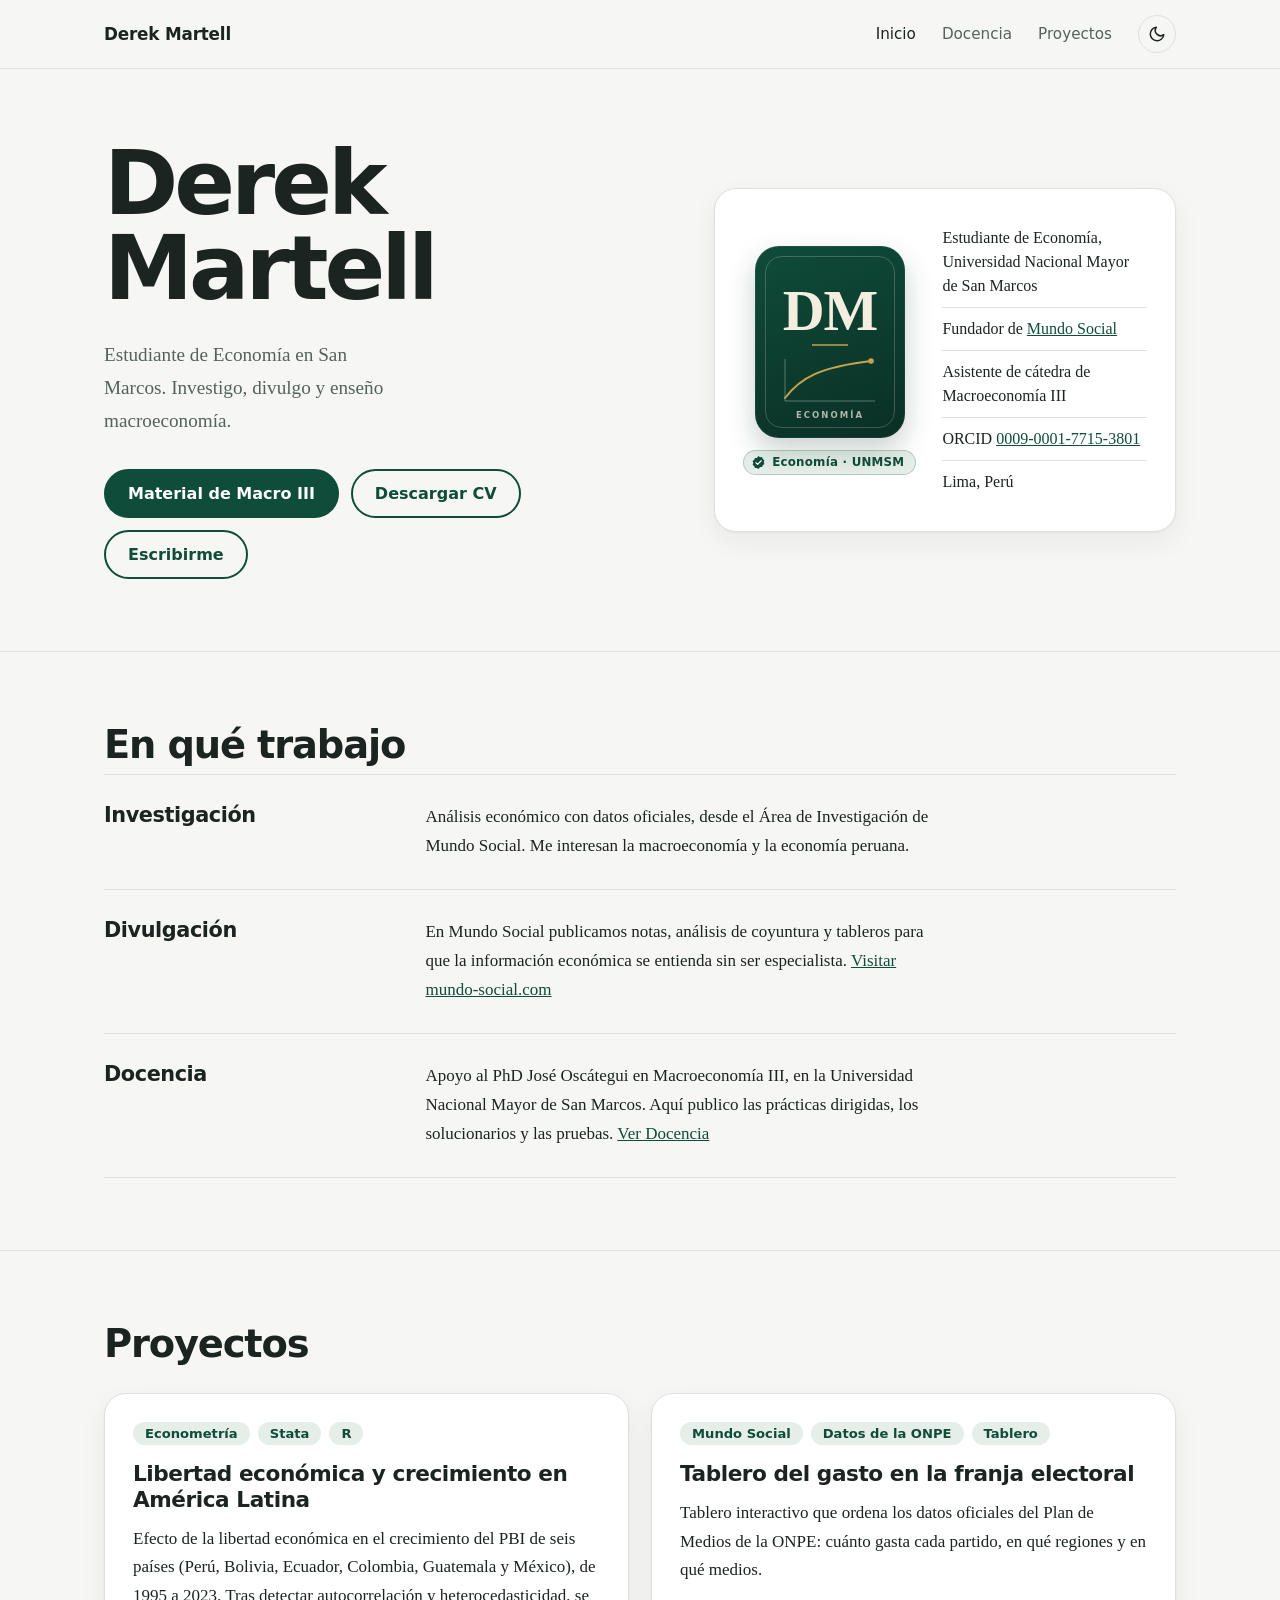
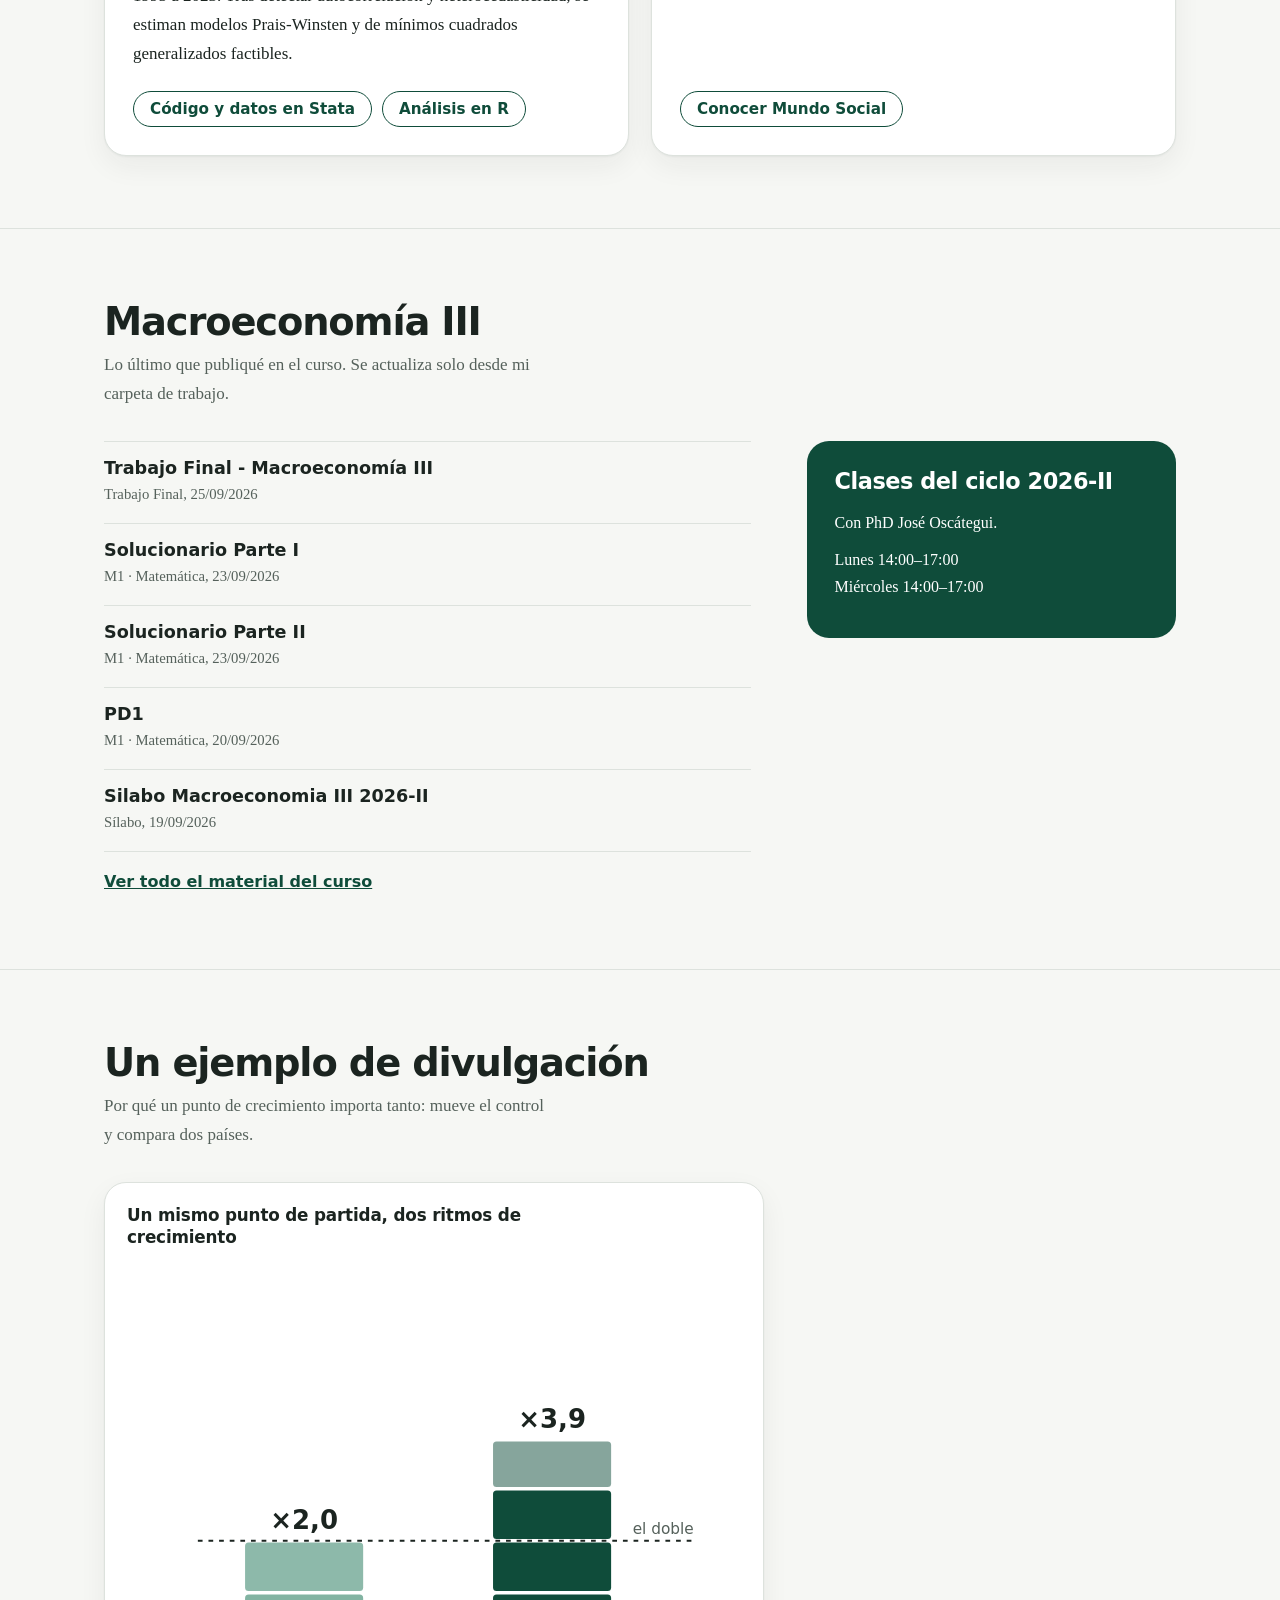
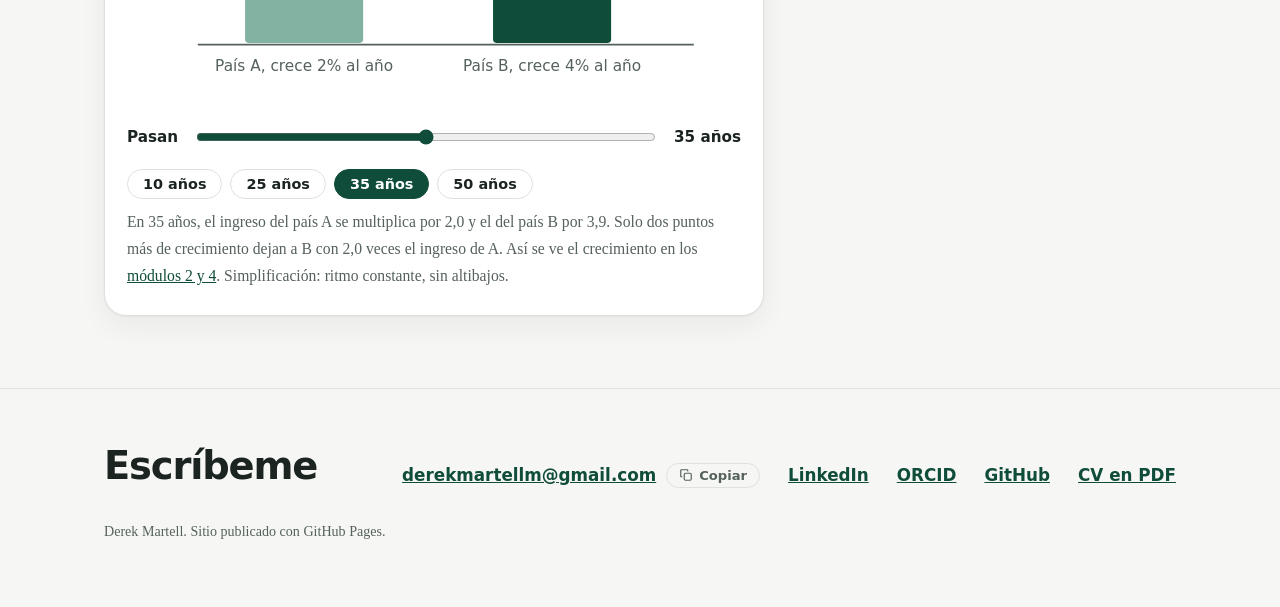
==== commit c3d8eec0: "Actualiza materiales de Macroeconomía III (automático)" ====
--- a/index.html
+++ b/index.html
@@ -1,30 +1,30 @@
-﻿<!doctype html>
+<!doctype html>
 <html lang="es" data-theme="light"><head><meta charset="utf-8"><meta name="viewport" content="width=device-width,initial-scale=1">
 <meta http-equiv="Content-Security-Policy" content="default-src 'self'; script-src 'self'; style-src 'self' https://fonts.googleapis.com; font-src https://fonts.gstatic.com; img-src 'self' data:; connect-src 'self'; object-src 'none'; base-uri 'self'; form-action 'none'">
 <meta name="referrer" content="strict-origin-when-cross-origin">
-<title>Derek Martell | Econom├¡a, investigaci├│n y docencia</title>
-<meta name="description" content="Derek Martell: estudiante de Econom├¡a en la UNMSM, fundador de Mundo Social y asistente de c├ítedra de Macroeconom├¡a III. Investigaci├│n, divulgaci├│n y material de docencia.">
+<title>Derek Martell | Economía, investigación y docencia</title>
+<meta name="description" content="Derek Martell: estudiante de Economía en la UNMSM, fundador de Mundo Social y asistente de cátedra de Macroeconomía III. Investigación, divulgación y material de docencia.">
 <link rel="canonical" href="https://derek-martell.github.io/">
 <meta property="og:type" content="website">
 <meta property="og:locale" content="es_PE">
 <meta property="og:site_name" content="Derek Martell">
-<meta property="og:title" content="Derek Martell | Econom├¡a, investigaci├│n y docencia">
-<meta property="og:description" content="Estudiante de Econom├¡a en la UNMSM, fundador de Mundo Social y asistente de c├ítedra de Macroeconom├¡a III.">
+<meta property="og:title" content="Derek Martell | Economía, investigación y docencia">
+<meta property="og:description" content="Estudiante de Economía en la UNMSM, fundador de Mundo Social y asistente de cátedra de Macroeconomía III.">
 <meta property="og:url" content="https://derek-martell.github.io/">
 <meta property="og:image" content="https://derek-martell.github.io/og.png">
 <meta property="og:image:width" content="1200"><meta property="og:image:height" content="630">
-<meta property="og:image:alt" content="Derek Martell. Econom├¡a, investigaci├│n y docencia.">
+<meta property="og:image:alt" content="Derek Martell. Economía, investigación y docencia.">
 <meta name="twitter:card" content="summary_large_image">
-<meta name="twitter:title" content="Derek Martell | Econom├¡a, investigaci├│n y docencia">
-<meta name="twitter:description" content="Estudiante de Econom├¡a en la UNMSM, fundador de Mundo Social y asistente de c├ítedra de Macroeconom├¡a III.">
+<meta name="twitter:title" content="Derek Martell | Economía, investigación y docencia">
+<meta name="twitter:description" content="Estudiante de Economía en la UNMSM, fundador de Mundo Social y asistente de cátedra de Macroeconomía III.">
 <meta name="twitter:image" content="https://derek-martell.github.io/og.png">
 <meta name="theme-color" content="#0f4c3a">
 <script type="application/ld+json">
 {"@context":"https://schema.org","@type":"Person","name":"Derek Martell","url":"https://derek-martell.github.io/",
- "jobTitle":"Asistente de c├ítedra de Macroeconom├¡a III",
- "description":"Estudiante de Econom├¡a, fundador de Mundo Social, dedicado a la investigaci├│n y divulgaci├│n econ├│mica.",
+ "jobTitle":"Asistente de cátedra de Macroeconomía III",
+ "description":"Estudiante de Economía, fundador de Mundo Social, dedicado a la investigación y divulgación económica.",
  "affiliation":[{"@type":"CollegeOrUniversity","name":"Universidad Nacional Mayor de San Marcos"},{"@type":"Organization","name":"Mundo Social","url":"https://mundo-social.com/"}],
- "knowsAbout":["Econom├¡a","Macroeconom├¡a","Investigaci├│n econ├│mica","Divulgaci├│n econ├│mica"],
+ "knowsAbout":["Economía","Macroeconomía","Investigación económica","Divulgación económica"],
  "address":{"@type":"PostalAddress","addressLocality":"Lima","addressCountry":"PE"},
  "sameAs":["https://orcid.org/0009-0001-7715-3801","https://www.linkedin.com/in/derek-martell-a51205288/","https://github.com/derek-martell","https://mundo-social.com/"]}
 </script>
@@ -51,7 +51,7 @@
 <section class="portada"><div class="wrap">
   <div>
     <h1>Derek<br>Martell</h1>
-    <p class="entrada">Estudiante de Econom├¡a en San Marcos. Investigo, divulgo y ense├▒o macroeconom├¡a.</p>
+    <p class="entrada">Estudiante de Economía en San Marcos. Investigo, divulgo y enseño macroeconomía.</p>
     <div class="acciones">
       <a class="boton lleno" href="macro3.html">Material de Macro III</a>
       <a class="boton borde" id="cv-btn" href="#" download hidden>Descargar CV</a>
@@ -69,38 +69,38 @@
           <path class="dm-eje" d="M30 113V155H120"/>
           <path class="dm-curva" pathLength="1" d="M30 152C46 131 66 121 116 115"/>
           <circle class="dm-punto" cx="116" cy="115" r="2.8"/>
-          <text class="dm-pie" x="75" y="172" text-anchor="middle">ECONOM├ìA</text>
+          <text class="dm-pie" x="75" y="172" text-anchor="middle">ECONOMÍA</text>
         </svg>
       </div>
-      <span class="insignia" title="Especialidad acad├®mica: Econom├¡a, Universidad Nacional Mayor de San Marcos">
+      <span class="insignia" title="Especialidad académica: Economía, Universidad Nacional Mayor de San Marcos">
         <svg viewBox="0 0 24 24" aria-hidden="true"><path class="sello-f" d="M12 1.5l2.6 1.9 3.2-.1 1 3 2.6 1.9-1 3.1 1 3.1-2.6 1.9-1 3-3.2-.1L12 22.5l-2.6-1.9-3.2.1-1-3-2.6-1.9 1-3.1-1-3.1 2.6-1.9 1-3 3.2.1z"/><path class="sello-c" d="M7.8 12.2l2.8 2.8 5.6-5.8"/></svg>
-        Econom├¡a ┬À UNMSM
+        Economía · UNMSM
       </span>
     </div>
     <ul class="datos">
-      <li>Estudiante de Econom├¡a, Universidad Nacional Mayor de San Marcos</li>
+      <li>Estudiante de Economía, Universidad Nacional Mayor de San Marcos</li>
       <li>Fundador de <a href="https://mundo-social.com/" rel="noopener noreferrer">Mundo Social</a></li>
-      <li>Asistente de c├ítedra de Macroeconom├¡a III</li>
+      <li>Asistente de cátedra de Macroeconomía III</li>
       <li>ORCID <a href="https://orcid.org/0009-0001-7715-3801" rel="noopener noreferrer">0009-0001-7715-3801</a></li>
-      <li>Lima, Per├║</li>
+      <li>Lima, Perú</li>
     </ul>
   </aside>
 </div></section>
 
 <section class="bloque" id="areas"><div class="wrap">
-  <h2>En qu├® trabajo</h2>
+  <h2>En qué trabajo</h2>
   <dl class="filas">
     <div class="fila">
-      <dt>Investigaci├│n</dt>
-      <dd>An├ílisis econ├│mico con datos oficiales, desde el ├ürea de Investigaci├│n de Mundo Social. Me interesan la macroeconom├¡a y la econom├¡a peruana.</dd>
+      <dt>Investigación</dt>
+      <dd>Análisis económico con datos oficiales, desde el Área de Investigación de Mundo Social. Me interesan la macroeconomía y la economía peruana.</dd>
     </div>
     <div class="fila">
-      <dt>Divulgaci├│n</dt>
-      <dd>En Mundo Social publicamos notas, an├ílisis de coyuntura y tableros para que la informaci├│n econ├│mica se entienda sin ser especialista. <a href="https://mundo-social.com/" rel="noopener noreferrer">Visitar mundo-social.com</a></dd>
+      <dt>Divulgación</dt>
+      <dd>En Mundo Social publicamos notas, análisis de coyuntura y tableros para que la información económica se entienda sin ser especialista. <a href="https://mundo-social.com/" rel="noopener noreferrer">Visitar mundo-social.com</a></dd>
     </div>
     <div class="fila">
       <dt>Docencia</dt>
-      <dd>Apoyo al PhD Jos├® Osc├ítegui en Macroeconom├¡a III, en la Universidad Nacional Mayor de San Marcos. Aqu├¡ publico las pr├ícticas dirigidas, los solucionarios y las pruebas. <a href="docencia.html">Ver Docencia</a></dd>
+      <dd>Apoyo al PhD José Oscátegui en Macroeconomía III, en la Universidad Nacional Mayor de San Marcos. Aquí publico las prácticas dirigidas, los solucionarios y las pruebas. <a href="docencia.html">Ver Docencia</a></dd>
     </div>
   </dl>
 </div></section>
@@ -109,18 +109,18 @@
   <h2>Proyectos</h2>
   <div class="grid-proyectos">
     <article class="tarjeta-proyecto">
-      <div class="tags"><span class="tag">Econometr├¡a</span><span class="tag">Stata</span><span class="tag">R</span></div>
-      <h3>Libertad econ├│mica y crecimiento en Am├®rica Latina</h3>
-      <p>Efecto de la libertad econ├│mica en el crecimiento del PBI de seis pa├¡ses (Per├║, Bolivia, Ecuador, Colombia, Guatemala y M├®xico), de 1995 a 2023. Tras detectar autocorrelaci├│n y heterocedasticidad, se estiman modelos Prais-Winsten y de m├¡nimos cuadrados generalizados factibles.</p>
+      <div class="tags"><span class="tag">Econometría</span><span class="tag">Stata</span><span class="tag">R</span></div>
+      <h3>Libertad económica y crecimiento en América Latina</h3>
+      <p>Efecto de la libertad económica en el crecimiento del PBI de seis países (Perú, Bolivia, Ecuador, Colombia, Guatemala y México), de 1995 a 2023. Tras detectar autocorrelación y heterocedasticidad, se estiman modelos Prais-Winsten y de mínimos cuadrados generalizados factibles.</p>
       <div class="acciones-proyecto">
-        <a class="btn-link" href="https://github.com/derek-martell/Libertad_Econ-mica-" rel="noopener noreferrer">C├│digo y datos en Stata</a>
-        <a class="btn-link" href="https://github.com/derek-martell/Libertad-Econ-mica-en-Am-rica-Latina" rel="noopener noreferrer">An├ílisis en R</a>
+        <a class="btn-link" href="https://github.com/derek-martell/Libertad_Econ-mica-" rel="noopener noreferrer">Código y datos en Stata</a>
+        <a class="btn-link" href="https://github.com/derek-martell/Libertad-Econ-mica-en-Am-rica-Latina" rel="noopener noreferrer">Análisis en R</a>
       </div>
     </article>
     <article class="tarjeta-proyecto">
       <div class="tags"><span class="tag">Mundo Social</span><span class="tag">Datos de la ONPE</span><span class="tag">Tablero</span></div>
       <h3>Tablero del gasto en la franja electoral</h3>
-      <p>Tablero interactivo que ordena los datos oficiales del Plan de Medios de la ONPE: cu├ínto gasta cada partido, en qu├® regiones y en qu├® medios.</p>
+      <p>Tablero interactivo que ordena los datos oficiales del Plan de Medios de la ONPE: cuánto gasta cada partido, en qué regiones y en qué medios.</p>
       <div class="acciones-proyecto">
         <a class="btn-link" href="https://mundo-social.com/" rel="noopener noreferrer">Conocer Mundo Social</a>
       </div>
@@ -129,8 +129,8 @@
 </div></section>
 
 <section class="bloque" id="curso"><div class="wrap">
-  <h2>Macroeconom├¡a III</h2>
-  <p class="sub">Lo ├║ltimo que publiqu├® en el curso. Se actualiza solo desde mi carpeta de trabajo.</p>
+  <h2>Macroeconomía III</h2>
+  <p class="sub">Lo último que publiqué en el curso. Se actualiza solo desde mi carpeta de trabajo.</p>
   <div class="curso">
     <div>
       <ul class="ultimo" id="ultimo"></ul>
@@ -145,12 +145,12 @@
 </div></section>
 
 <section class="bloque" id="muestra"><div class="wrap">
-  <h2>Un ejemplo de divulgaci├│n</h2>
-  <p class="sub">Por qu├® un punto de crecimiento importa tanto: mueve el control y compara dos pa├¡ses.</p>
+  <h2>Un ejemplo de divulgación</h2>
+  <p class="sub">Por qué un punto de crecimiento importa tanto: mueve el control y compara dos países.</p>
   <figure class="lamina">
     <p class="fig-titulo">Un mismo punto de partida, dos ritmos de crecimiento</p>
     <svg id="torres" viewBox="0 0 520 380" role="img" aria-labelledby="torres-t torres-d">
-      <title id="torres-t">Dos econom├¡as que crecen a distinto ritmo</title>
+      <title id="torres-t">Dos economías que crecen a distinto ritmo</title>
       <desc id="torres-d"></desc>
       <line id="duplicar" class="guia" x1="60" x2="480" y1="0" y2="0"/>
       <text class="txt" id="duplicar-t" x="480" y="0" text-anchor="end">el doble</text>
@@ -159,19 +159,19 @@
       <line class="eje" x1="60" y1="330" x2="480" y2="330"/>
       <text class="txt-n" id="n-a" x="150" y="0" text-anchor="middle"></text>
       <text class="txt-n" id="n-b" x="360" y="0" text-anchor="middle"></text>
-      <text class="txt" x="150" y="352" text-anchor="middle">Pa├¡s A, crece 2% al a├▒o</text>
-      <text class="txt" x="360" y="352" text-anchor="middle">Pa├¡s B, crece 4% al a├▒o</text>
+      <text class="txt" x="150" y="352" text-anchor="middle">País A, crece 2% al año</text>
+      <text class="txt" x="360" y="352" text-anchor="middle">País B, crece 4% al año</text>
     </svg>
     <div class="control">
       <label for="anios">Pasan</label>
       <input id="anios" type="range" min="0" max="70" step="1" value="35">
-      <output id="anios-v" for="anios">35 a├▒os</output>
-    </div>
-    <div class="atajos" role="group" aria-label="Saltar a un n├║mero de a├▒os">
-      <button type="button" data-val="10" aria-pressed="false">10 a├▒os</button>
-      <button type="button" data-val="25" aria-pressed="false">25 a├▒os</button>
-      <button type="button" data-val="35" aria-pressed="true" class="on">35 a├▒os</button>
-      <button type="button" data-val="50" aria-pressed="false">50 a├▒os</button>
+      <output id="anios-v" for="anios">35 años</output>
+    </div>
+    <div class="atajos" role="group" aria-label="Saltar a un número de años">
+      <button type="button" data-val="10" aria-pressed="false">10 años</button>
+      <button type="button" data-val="25" aria-pressed="false">25 años</button>
+      <button type="button" data-val="35" aria-pressed="true" class="on">35 años</button>
+      <button type="button" data-val="50" aria-pressed="false">50 años</button>
     </div>
     <p class="lectura" id="lectura" aria-live="polite"></p>
   </figure>
@@ -179,7 +179,7 @@
 </main>
 
 <footer id="contacto"><div class="wrap">
-  <h2>Escr├¡beme</h2>
+  <h2>Escríbeme</h2>
   <div class="contactos">
     <span class="correo">
       <a href="mailto:derekmartellm@gmail.com" id="correo">derekmartellm@gmail.com</a>
--- a/landing.css
+++ b/landing.css
@@ -1,4 +1,4 @@
-﻿/* Paleta editorial: esmeralda de bosque, pizarra grafito y un acento lat├│n */
+/* Paleta editorial: esmeralda de bosque, pizarra grafito y un acento latón */
 :root{
   --bg:#f6f7f4;--panel:#ffffff;--ink:#1b2420;--mute:#55615b;--line:#dde2dd;
   --verde:#0f4c3a;--vivo:#1d7556;--suave:#e5eee8;--ambar:#9c6b16;--on:#ffffff;
@@ -47,7 +47,7 @@
 .boton:hover{background:var(--vivo);border-color:var(--vivo);color:var(--on);transform:translateY(-1px);box-shadow:0 8px 20px rgba(15,76,58,.18)}
 .boton:active{transform:translateY(0);box-shadow:none}
 
-/* Gr├ífico de Solow */
+/* Gráfico de Solow */
 figure.lamina{margin:0}
 .lamina{background:var(--panel);border:1px solid var(--line);border-radius:22px;padding:22px 22px 26px}
 .lamina svg{width:100%;height:auto;display:block;overflow:visible}
@@ -81,7 +81,7 @@
 h2{font:700 clamp(1.7rem,3.4vw,2.4rem)/1.1 var(--display);letter-spacing:-.03em;margin:0 0 8px}
 .sub{color:var(--mute);margin:0 0 32px;max-width:52ch}
 
-/* Lo ├║ltimo del curso */
+/* Lo último del curso */
 .curso{display:grid;grid-template-columns:minmax(0,7fr) minmax(0,4fr);gap:56px;align-items:start}
 ul.ultimo{list-style:none;margin:0;padding:0}
 ul.ultimo li{display:grid;grid-template-columns:1fr auto;gap:4px 16px;padding:16px 0;border-bottom:1px solid var(--line)}
@@ -98,7 +98,7 @@
 #clase-hor{white-space:pre-line}
 .clase strong{font-family:var(--display)}
 
-/* Qu├® hago */
+/* Qué hago */
 dl.filas{margin:0}
 .fila{display:grid;grid-template-columns:minmax(0,3fr) minmax(0,8fr);gap:40px;padding:28px 0;border-bottom:1px solid var(--line)}
 .fila:first-child{border-top:1px solid var(--line)}
@@ -106,7 +106,7 @@
 dd{margin:0;max-width:60ch}
 .yo{display:flex;gap:22px;align-items:center;margin-bottom:26px}
 
-/* Monograma DM con insignia acad├®mica */
+/* Monograma DM con insignia académica */
 .sello{flex:none;display:flex;flex-direction:column;align-items:center;gap:12px}
 .monograma{position:relative;width:150px;height:192px;border-radius:24px;overflow:hidden;background:linear-gradient(158deg,var(--bosque) 0%,var(--bosque-hondo) 100%);box-shadow:inset 0 0 0 1px rgba(255,255,255,.06),0 12px 28px rgba(10,47,37,.22);transition:transform .3s cubic-bezier(.3,.7,.2,1),box-shadow .3s}
 .monograma svg{width:100%;height:100%;display:block}
@@ -167,7 +167,7 @@
 /* Proyectos */
 .enlaces{display:flex;flex-wrap:wrap;gap:6px 24px;margin-top:12px;font:600 .98rem var(--display)}
 
-/* Sombras de elevaci├│n (m├ís marcadas en modo oscuro) */
+/* Sombras de elevación (más marcadas en modo oscuro) */
 .lamina,.perfil{box-shadow:var(--sombra)}
 
 /* Proyectos en tarjetas */
@@ -182,7 +182,7 @@
 .btn-link{font:600 .95rem var(--display);border:1.5px solid var(--verde);color:var(--verde);border-radius:99px;padding:8px 16px;text-decoration:none}
 .btn-link:hover{background:var(--suave)}
 
-/* Atajos del gr├ífico */
+/* Atajos del gráfico */
 .atajos{display:flex;flex-wrap:wrap;gap:8px;margin-top:16px}
 .atajos button{cursor:pointer;font:600 .9rem var(--display);color:var(--ink);background:transparent;border:1.5px solid var(--line);border-radius:99px;padding:6px 15px;touch-action:manipulation;transition:background-color var(--suave-t),border-color var(--suave-t),color var(--suave-t),transform .12s}
 .atajos button:hover{border-color:var(--verde)}
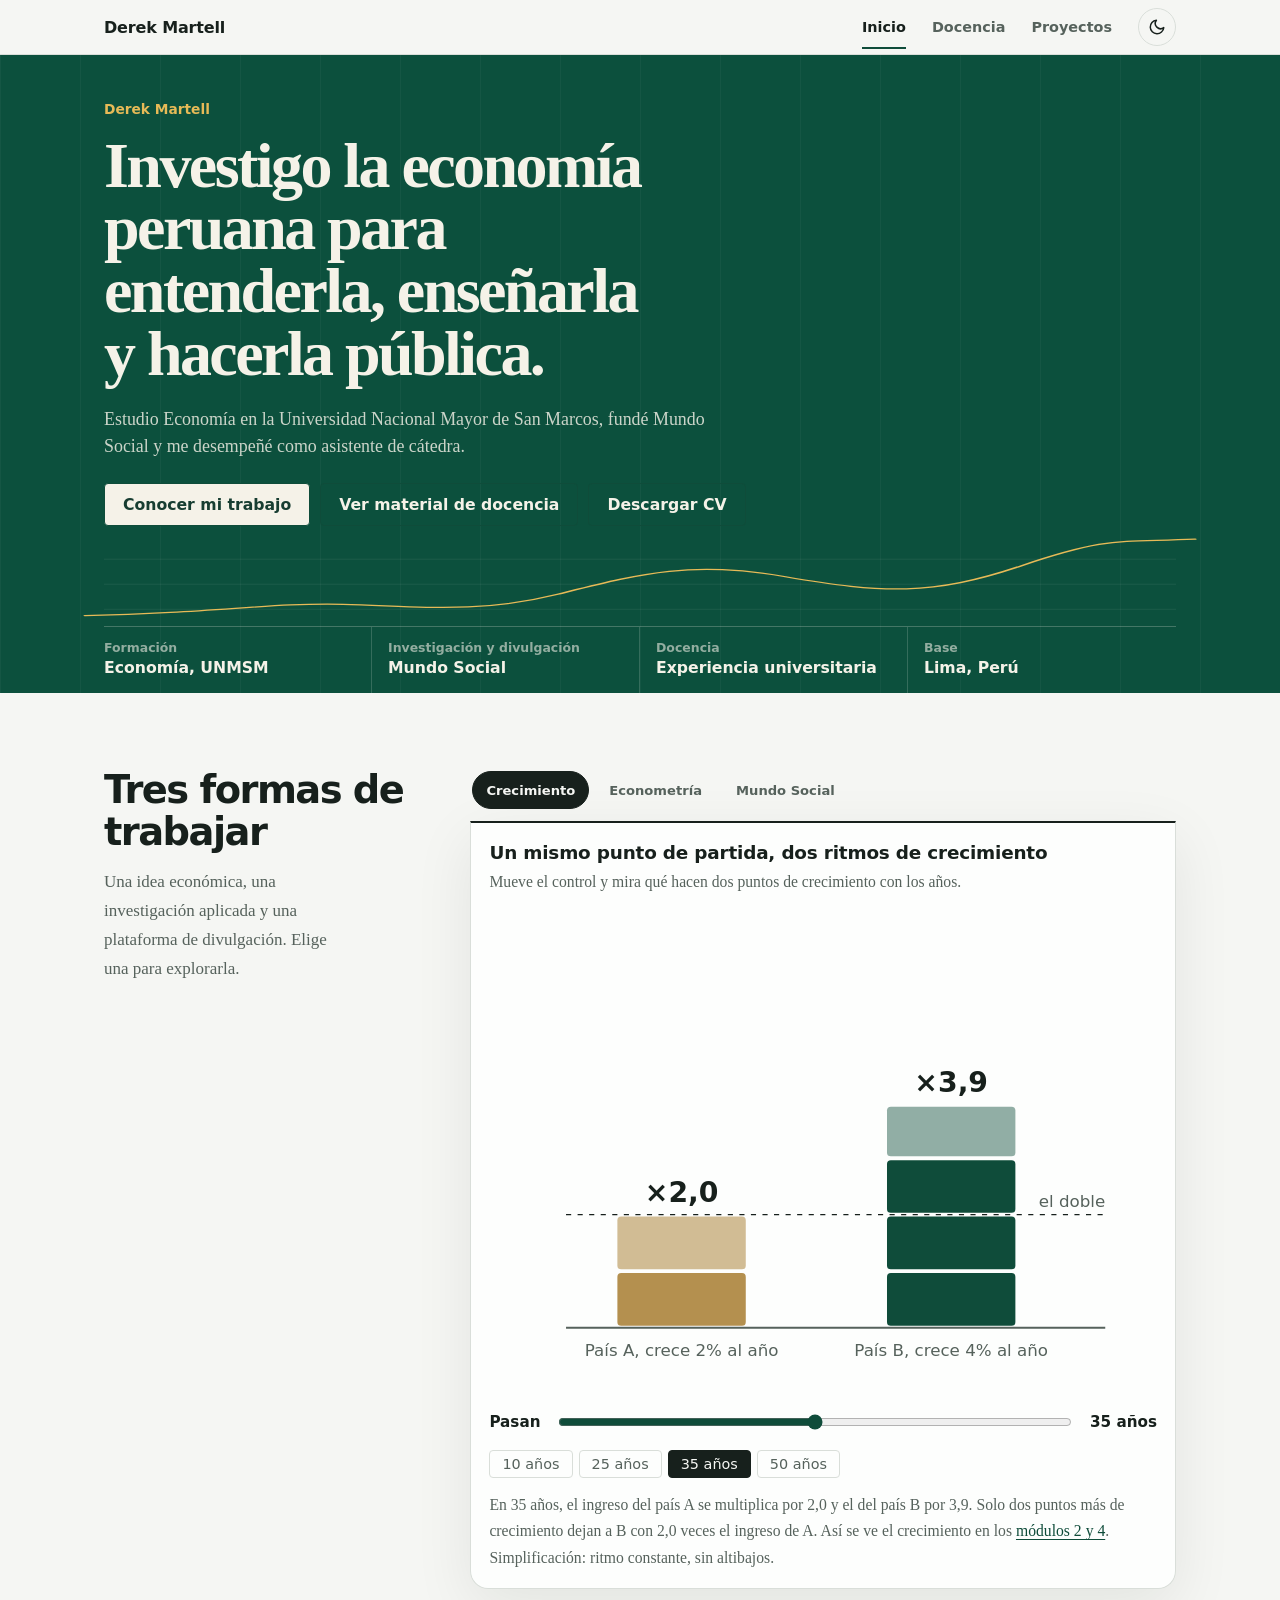
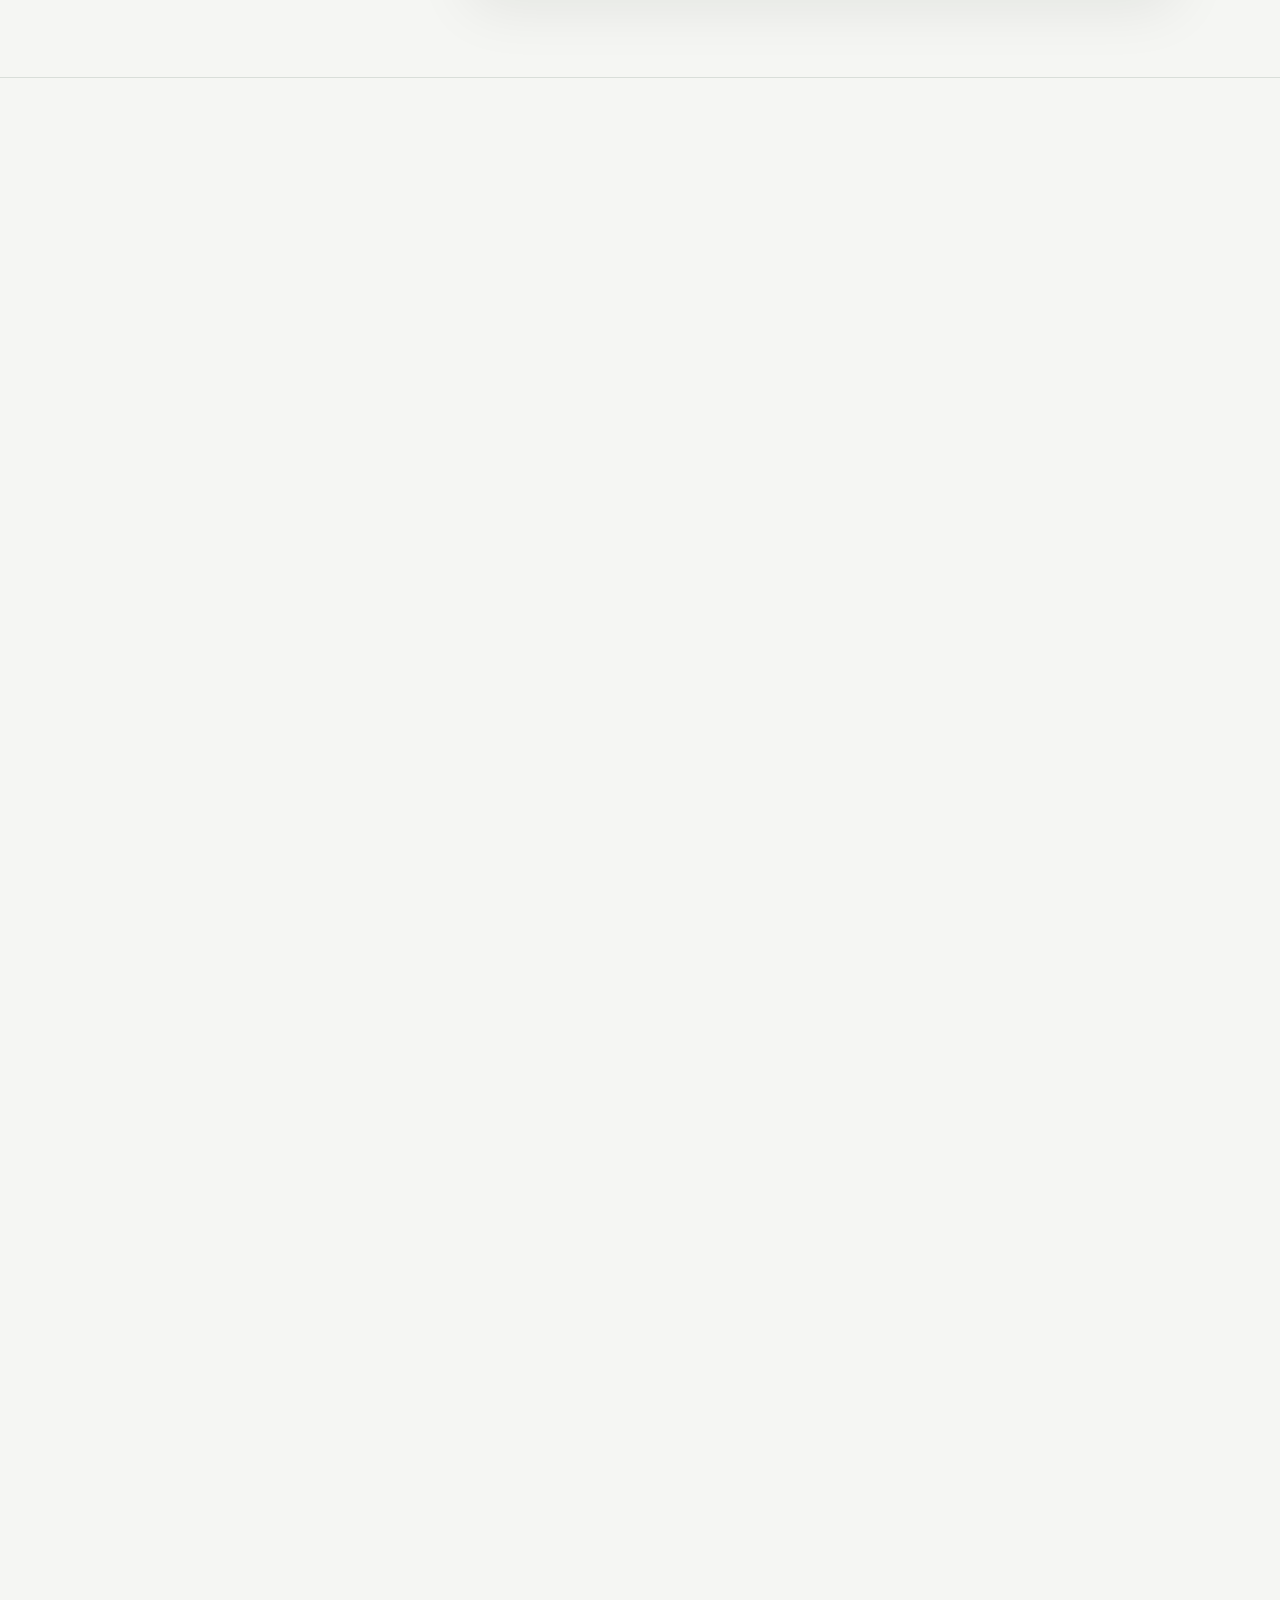
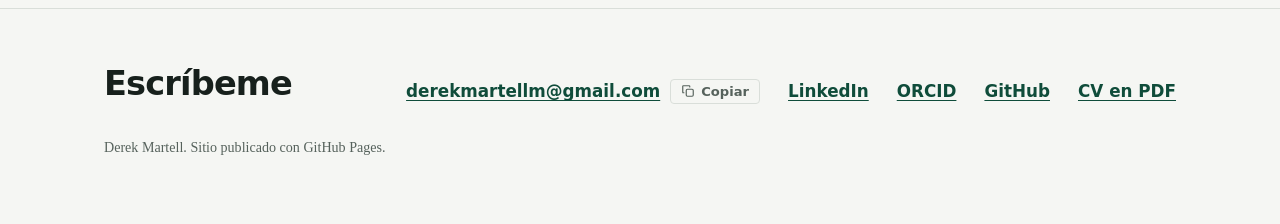
==== commit fcf860d9: "Rediseña sitio personal y añade página de proyectos" ====
--- a/index.html
+++ b/index.html
@@ -3,26 +3,25 @@
 <meta http-equiv="Content-Security-Policy" content="default-src 'self'; script-src 'self'; style-src 'self' https://fonts.googleapis.com; font-src https://fonts.gstatic.com; img-src 'self' data:; connect-src 'self'; object-src 'none'; base-uri 'self'; form-action 'none'">
 <meta name="referrer" content="strict-origin-when-cross-origin">
 <title>Derek Martell | Economía, investigación y docencia</title>
-<meta name="description" content="Derek Martell: estudiante de Economía en la UNMSM, fundador de Mundo Social y asistente de cátedra de Macroeconomía III. Investigación, divulgación y material de docencia.">
+<meta name="description" content="Derek Martell: estudiante de Economía en la UNMSM, fundador de Mundo Social y con experiencia como asistente de cátedra. Investigación, divulgación y material de docencia.">
 <link rel="canonical" href="https://derek-martell.github.io/">
 <meta property="og:type" content="website">
 <meta property="og:locale" content="es_PE">
 <meta property="og:site_name" content="Derek Martell">
 <meta property="og:title" content="Derek Martell | Economía, investigación y docencia">
-<meta property="og:description" content="Estudiante de Economía en la UNMSM, fundador de Mundo Social y asistente de cátedra de Macroeconomía III.">
+<meta property="og:description" content="Estudiante de Economía en la UNMSM, fundador de Mundo Social y con experiencia como asistente de cátedra.">
 <meta property="og:url" content="https://derek-martell.github.io/">
 <meta property="og:image" content="https://derek-martell.github.io/og.png">
 <meta property="og:image:width" content="1200"><meta property="og:image:height" content="630">
 <meta property="og:image:alt" content="Derek Martell. Economía, investigación y docencia.">
 <meta name="twitter:card" content="summary_large_image">
 <meta name="twitter:title" content="Derek Martell | Economía, investigación y docencia">
-<meta name="twitter:description" content="Estudiante de Economía en la UNMSM, fundador de Mundo Social y asistente de cátedra de Macroeconomía III.">
+<meta name="twitter:description" content="Estudiante de Economía en la UNMSM, fundador de Mundo Social y con experiencia como asistente de cátedra.">
 <meta name="twitter:image" content="https://derek-martell.github.io/og.png">
 <meta name="theme-color" content="#0f4c3a">
 <script type="application/ld+json">
 {"@context":"https://schema.org","@type":"Person","name":"Derek Martell","url":"https://derek-martell.github.io/",
- "jobTitle":"Asistente de cátedra de Macroeconomía III",
- "description":"Estudiante de Economía, fundador de Mundo Social, dedicado a la investigación y divulgación económica.",
+ "description":"Estudiante de Economía, fundador de Mundo Social y con experiencia como asistente de cátedra, dedicado a la investigación y divulgación económica.",
  "affiliation":[{"@type":"CollegeOrUniversity","name":"Universidad Nacional Mayor de San Marcos"},{"@type":"Organization","name":"Mundo Social","url":"https://mundo-social.com/"}],
  "knowsAbout":["Economía","Macroeconomía","Investigación económica","Divulgación económica"],
  "address":{"@type":"PostalAddress","addressLocality":"Lima","addressCountry":"PE"},
@@ -35,11 +34,11 @@
 <a class="saltar" href="#principal">Saltar al contenido</a>
 
 <header class="barra"><div class="wrap">
-  <a class="nombre" href="index.html">Derek Martell</a>
+  <a class="nombre" href="index.html"><span class="monograma" aria-hidden="true">DM</span><span class="nombre-texto">Derek Martell</span></a>
   <nav aria-label="Principal">
     <a href="index.html" aria-current="page">Inicio</a>
     <a href="docencia.html">Docencia</a>
-    <a href="#proyectos">Proyectos</a>
+    <a href="proyectos.html">Proyectos</a>
     <button id="tema" type="button" title="Cambiar entre claro y oscuro" aria-label="Cambiar a modo oscuro">
       <svg class="luna" viewBox="0 0 24 24" fill="none" stroke="currentColor" stroke-width="2" stroke-linecap="round" stroke-linejoin="round" aria-hidden="true"><path d="M21 12.8A9 9 0 1 1 11.2 3a7 7 0 0 0 9.8 9.8z"/></svg>
       <svg class="sol" viewBox="0 0 24 24" fill="none" stroke="currentColor" stroke-width="2" stroke-linecap="round" aria-hidden="true"><circle cx="12" cy="12" r="4"/><path d="M12 2v2M12 20v2M4.9 4.9l1.4 1.4M17.7 17.7l1.4 1.4M2 12h2M20 12h2M4.9 19.1l1.4-1.4M17.7 6.3l1.4-1.4"/></svg>
@@ -49,106 +48,43 @@
 
 <main id="principal" tabindex="-1">
 <section class="portada"><div class="wrap">
-  <div>
-    <h1>Derek<br>Martell</h1>
-    <p class="entrada">Estudiante de Economía en San Marcos. Investigo, divulgo y enseño macroeconomía.</p>
-    <div class="acciones">
-      <a class="boton lleno" href="macro3.html">Material de Macro III</a>
-      <a class="boton borde" id="cv-btn" href="#" download hidden>Descargar CV</a>
-      <a class="boton borde" href="#contacto">Escribirme</a>
-    </div>
-  </div>
-  <aside class="perfil" aria-label="Perfil">
-    <div class="sello">
-      <div class="monograma" id="monograma">
-        <svg viewBox="0 0 150 192" role="img" aria-labelledby="dm-t">
-          <title id="dm-t">Monograma de Derek Martell</title>
-          <rect class="dm-marco" x="10.5" y="10.5" width="129" height="171" rx="16"/>
-          <text class="dm-letras" x="75" y="84" text-anchor="middle">DM</text>
-          <line class="dm-regla" x1="57" y1="99" x2="93" y2="99"/>
-          <path class="dm-eje" d="M30 113V155H120"/>
-          <path class="dm-curva" pathLength="1" d="M30 152C46 131 66 121 116 115"/>
-          <circle class="dm-punto" cx="116" cy="115" r="2.8"/>
-          <text class="dm-pie" x="75" y="172" text-anchor="middle">ECONOMÍA</text>
-        </svg>
-      </div>
-      <span class="insignia" title="Especialidad académica: Economía, Universidad Nacional Mayor de San Marcos">
-        <svg viewBox="0 0 24 24" aria-hidden="true"><path class="sello-f" d="M12 1.5l2.6 1.9 3.2-.1 1 3 2.6 1.9-1 3.1 1 3.1-2.6 1.9-1 3-3.2-.1L12 22.5l-2.6-1.9-3.2.1-1-3-2.6-1.9 1-3.1-1-3.1 2.6-1.9 1-3 3.2.1z"/><path class="sello-c" d="M7.8 12.2l2.8 2.8 5.6-5.8"/></svg>
-        Economía · UNMSM
-      </span>
-    </div>
-    <ul class="datos">
-      <li>Estudiante de Economía, Universidad Nacional Mayor de San Marcos</li>
-      <li>Fundador de <a href="https://mundo-social.com/" rel="noopener noreferrer">Mundo Social</a></li>
-      <li>Asistente de cátedra de Macroeconomía III</li>
-      <li>ORCID <a href="https://orcid.org/0009-0001-7715-3801" rel="noopener noreferrer">0009-0001-7715-3801</a></li>
-      <li>Lima, Perú</li>
-    </ul>
-  </aside>
-</div></section>
-
-<section class="bloque" id="areas"><div class="wrap">
-  <h2>En qué trabajo</h2>
-  <dl class="filas">
-    <div class="fila">
-      <dt>Investigación</dt>
-      <dd>Análisis económico con datos oficiales, desde el Área de Investigación de Mundo Social. Me interesan la macroeconomía y la economía peruana.</dd>
-    </div>
-    <div class="fila">
-      <dt>Divulgación</dt>
-      <dd>En Mundo Social publicamos notas, análisis de coyuntura y tableros para que la información económica se entienda sin ser especialista. <a href="https://mundo-social.com/" rel="noopener noreferrer">Visitar mundo-social.com</a></dd>
-    </div>
-    <div class="fila">
-      <dt>Docencia</dt>
-      <dd>Apoyo al PhD José Oscátegui en Macroeconomía III, en la Universidad Nacional Mayor de San Marcos. Aquí publico las prácticas dirigidas, los solucionarios y las pruebas. <a href="docencia.html">Ver Docencia</a></dd>
-    </div>
+  <div class="hero-identidad">
+    <p class="hero-nombre">Derek Martell</p>
+    <h1>Investigo la economía peruana para entenderla, enseñarla y hacerla pública.</h1>
+    <p class="hero-presentacion">Estudio Economía en la Universidad Nacional Mayor de San Marcos, fundé Mundo Social y me desempeñé como asistente de cátedra.</p>
+    <div class="acciones hero-acciones">
+      <a class="boton hero-primario" href="proyectos.html">Conocer mi trabajo</a>
+      <a class="boton hero-secundario" href="docencia.html">Ver material de docencia</a>
+      <a class="boton hero-secundario" id="cv-btn" href="#" download hidden>Descargar CV</a>
+    </div>
+  </div>
+  <svg class="hero-trazo" viewBox="0 0 1120 230" preserveAspectRatio="none" aria-hidden="true">
+    <path class="trazo-guia" d="M0 190H1120M0 130H1120M0 70H1120"/>
+    <path class="trazo-economia" pathLength="1" d="M-20 205C120 198 174 174 250 178S390 202 474 154 610 72 712 112 865 158 958 86 1060 30 1140 22"/>
+  </svg>
+  <dl class="hero-coordenadas">
+    <div><dt>Formación</dt><dd>Economía, UNMSM</dd></div>
+    <div><dt>Investigación y divulgación</dt><dd>Mundo Social</dd></div>
+    <div><dt>Docencia</dt><dd>Experiencia universitaria</dd></div>
+    <div><dt>Base</dt><dd>Lima, Perú</dd></div>
   </dl>
 </div></section>
 
-<section class="bloque" id="proyectos"><div class="wrap">
-  <h2>Proyectos</h2>
-  <div class="grid-proyectos">
-    <article class="tarjeta-proyecto">
-      <div class="tags"><span class="tag">Econometría</span><span class="tag">Stata</span><span class="tag">R</span></div>
-      <h3>Libertad económica y crecimiento en América Latina</h3>
-      <p>Efecto de la libertad económica en el crecimiento del PBI de seis países (Perú, Bolivia, Ecuador, Colombia, Guatemala y México), de 1995 a 2023. Tras detectar autocorrelación y heterocedasticidad, se estiman modelos Prais-Winsten y de mínimos cuadrados generalizados factibles.</p>
-      <div class="acciones-proyecto">
-        <a class="btn-link" href="https://github.com/derek-martell/Libertad_Econ-mica-" rel="noopener noreferrer">Código y datos en Stata</a>
-        <a class="btn-link" href="https://github.com/derek-martell/Libertad-Econ-mica-en-Am-rica-Latina" rel="noopener noreferrer">Análisis en R</a>
-      </div>
-    </article>
-    <article class="tarjeta-proyecto">
-      <div class="tags"><span class="tag">Mundo Social</span><span class="tag">Datos de la ONPE</span><span class="tag">Tablero</span></div>
-      <h3>Tablero del gasto en la franja electoral</h3>
-      <p>Tablero interactivo que ordena los datos oficiales del Plan de Medios de la ONPE: cuánto gasta cada partido, en qué regiones y en qué medios.</p>
-      <div class="acciones-proyecto">
-        <a class="btn-link" href="https://mundo-social.com/" rel="noopener noreferrer">Conocer Mundo Social</a>
-      </div>
-    </article>
-  </div>
-</div></section>
-
-<section class="bloque" id="curso"><div class="wrap">
-  <h2>Macroeconomía III</h2>
-  <p class="sub">Lo último que publiqué en el curso. Se actualiza solo desde mi carpeta de trabajo.</p>
-  <div class="curso">
-    <div>
-      <ul class="ultimo" id="ultimo"></ul>
-      <a class="mas" href="macro3.html">Ver todo el material del curso</a>
-    </div>
-    <aside class="clase" id="clase" hidden>
-      <h3 id="clase-titulo"></h3>
-      <p id="clase-prof"></p>
-      <p id="clase-hor"></p>
-    </aside>
-  </div>
-</div></section>
-
-<section class="bloque" id="muestra"><div class="wrap">
-  <h2>Un ejemplo de divulgación</h2>
-  <p class="sub">Por qué un punto de crecimiento importa tanto: mueve el control y compara dos países.</p>
-  <figure class="lamina">
+<section class="laboratorio"><div class="wrap-lab">
+  <div class="lab-intro">
+    <h2>Tres formas de trabajar</h2>
+    <p>Una idea económica, una investigación aplicada y una plataforma de divulgación. Elige una para explorarla.</p>
+  </div>
+
+  <div class="vitrina" aria-label="Historias destacadas">
+    <div class="vitrina-tabs" role="tablist" aria-label="Elegir historia destacada">
+      <button type="button" role="tab" id="tab-crecimiento" aria-controls="panel-crecimiento" aria-selected="true">Crecimiento</button>
+      <button type="button" role="tab" id="tab-econometria" aria-controls="panel-econometria" aria-selected="false" tabindex="-1">Econometría</button>
+      <button type="button" role="tab" id="tab-mundosocial" aria-controls="panel-mundosocial" aria-selected="false" tabindex="-1">Mundo Social</button>
+    </div>
+  <figure class="lamina vitrina-panel" id="panel-crecimiento" role="tabpanel" aria-labelledby="tab-crecimiento">
     <p class="fig-titulo">Un mismo punto de partida, dos ritmos de crecimiento</p>
+    <p class="fig-sub">Mueve el control y mira qué hacen dos puntos de crecimiento con los años.</p>
     <svg id="torres" viewBox="0 0 520 380" role="img" aria-labelledby="torres-t torres-d">
       <title id="torres-t">Dos economías que crecen a distinto ritmo</title>
       <desc id="torres-d"></desc>
@@ -175,7 +111,76 @@
     </div>
     <p class="lectura" id="lectura" aria-live="polite"></p>
   </figure>
-</div></section>
+  <article class="lamina vitrina-panel proyecto-destacado" id="panel-econometria" role="tabpanel" aria-labelledby="tab-econometria" hidden>
+    <p class="fig-kicker">Investigación aplicada</p>
+    <h2>Libertad económica y crecimiento en América Latina</h2>
+    <p>Una investigación econométrica con seis países y casi tres décadas de datos. El trabajo contrasta modelos y corrige problemas frecuentes de series de tiempo.</p>
+    <dl class="cifras-proyecto">
+      <div><dt>6</dt><dd>países</dd></div>
+      <div><dt>1995–2023</dt><dd>periodo analizado</dd></div>
+      <div><dt>2</dt><dd>entornos: Stata y R</dd></div>
+    </dl>
+    <a class="enlace-flecha" href="proyectos.html">Ver investigación y código <span aria-hidden="true">→</span></a>
+  </article>
+  <article class="lamina vitrina-panel proyecto-destacado" id="panel-mundosocial" role="tabpanel" aria-labelledby="tab-mundosocial" hidden>
+    <p class="fig-kicker">Divulgación económica</p>
+    <h2>Un archivo más útil para Mundo Social</h2>
+    <p>Un sitio estático que vuelve explorables las publicaciones del equipo: búsqueda inmediata por autor, tema o curso, resúmenes y acceso directo a cada PDF.</p>
+    <dl class="cifras-proyecto">
+      <div><dt>96</dt><dd>publicaciones</dd></div>
+      <div><dt>0</dt><dd>bases de datos</dd></div>
+      <div><dt>1</dt><dd>panel de publicación</dd></div>
+    </dl>
+    <a class="enlace-flecha" href="https://mundo-social.com/" rel="noopener noreferrer">Explorar Mundo Social <span aria-hidden="true">→</span></a>
+  </article>
+  </div>
+</div></section>
+
+<section class="bloque" id="areas"><div class="wrap">
+  <h2>En qué trabajo</h2>
+  <dl class="filas">
+    <div class="fila">
+      <dt>Investigación</dt>
+      <dd>Análisis económico con datos oficiales, desde el Área de Investigación de Mundo Social. Me interesan la macroeconomía y la economía peruana.</dd>
+    </div>
+    <div class="fila">
+      <dt>Divulgación</dt>
+      <dd>En Mundo Social publicamos notas, análisis de coyuntura y tableros para que la información económica se entienda sin ser especialista. <a href="https://mundo-social.com/" rel="noopener noreferrer">Visitar mundo-social.com</a></dd>
+    </div>
+    <div class="fila">
+      <dt>Docencia</dt>
+      <dd>Me desempeñé como asistente de cátedra del PhD José Oscátegui en Macroeconomía III, en la Universidad Nacional Mayor de San Marcos. Aquí publico prácticas dirigidas, solucionarios y pruebas. <a href="docencia.html">Ver Docencia</a></dd>
+    </div>
+  </dl>
+</div></section>
+
+<section class="bloque proyectos-entrada"><div class="wrap">
+  <p class="sobrelinea">Investigación, datos y web</p>
+  <div class="llamada-proyectos">
+    <div>
+      <h2>Proyectos</h2>
+      <p class="sub">Econometría aplicada, divulgación económica y herramientas para entender datos públicos.</p>
+    </div>
+    <a class="boton borde" href="proyectos.html">Explorar proyectos <span aria-hidden="true">→</span></a>
+  </div>
+</div></section>
+
+<section class="bloque" id="curso"><div class="wrap">
+  <h2>Macroeconomía III</h2>
+  <p class="sub">Lo último que publiqué en el curso. Se actualiza solo desde mi carpeta de trabajo.</p>
+  <div class="curso">
+    <div>
+      <ul class="ultimo" id="ultimo"></ul>
+      <a class="mas" href="macro3.html">Ver todo el material del curso</a>
+    </div>
+    <aside class="clase" id="clase" hidden>
+      <h3 id="clase-titulo"></h3>
+      <p id="clase-prof"></p>
+      <p id="clase-hor"></p>
+    </aside>
+  </div>
+</div></section>
+
 </main>
 
 <footer id="contacto"><div class="wrap">
--- a/landing.css
+++ b/landing.css
@@ -1,128 +1,163 @@
-/* Paleta editorial: esmeralda de bosque, pizarra grafito y un acento latón */
+/* Paleta: verde de bosque sobre papel frío; el ámbar solo aparece en datos */
 :root{
-  --bg:#f6f7f4;--panel:#ffffff;--ink:#1b2420;--mute:#55615b;--line:#dde2dd;
+  --bg:#f5f6f3;--panel:#ffffff;--ink:#17201c;--mute:#56625c;--line:#d9ded9;
   --verde:#0f4c3a;--vivo:#1d7556;--suave:#e5eee8;--ambar:#9c6b16;--on:#ffffff;
-  --bosque:#0f4c3a;--bosque-hondo:#0a2f25;--crema:#f3eee0;--laton:#c9a24a;
-  --sombra:0 1px 2px rgba(27,36,32,.05),0 10px 28px rgba(27,36,32,.06);
-  --sombra-alta:0 2px 4px rgba(27,36,32,.06),0 18px 40px rgba(15,76,58,.12);
-  --suave-t:.2s cubic-bezier(.3,.7,.2,1);
+  --halo:rgba(29,117,86,.12);--halo-calido:rgba(156,107,22,.09);
+  --ease-out:cubic-bezier(.23,1,.32,1);--ease-in-out:cubic-bezier(.77,0,.175,1);
+  --suave-t:.18s var(--ease-out);
   --display:"Schibsted Grotesk",system-ui,-apple-system,"Segoe UI",sans-serif;
   --texto:"Literata",Georgia,serif;
 }
 :root[data-theme="dark"]{
-  --bg:#0f1413;--panel:#171e1c;--ink:#e6ebe8;--mute:#9ba8a2;--line:#28332f;
-  --verde:#72cfa2;--vivo:#3fae80;--suave:#1a2f28;--ambar:#dcaa52;--on:#0f1413;
-  --bosque:#14463a;--bosque-hondo:#0b2520;--crema:#f1ecdd;--laton:#d6b05a;
-  --sombra:0 6px 26px rgba(0,0,0,.45);
-  --sombra-alta:0 10px 36px rgba(0,0,0,.55),0 0 0 1px rgba(114,207,162,.14);
+  --bg:#151513;--panel:#1e1d1a;--ink:#eeeae1;--mute:#b4aea2;--line:#3b3832;
+  --verde:#d4c28f;--vivo:#ead9aa;--suave:#2b2924;--ambar:#d0a75e;--on:#171613;
+  --halo:rgba(212,194,143,.09);--halo-calido:rgba(208,167,94,.07);
 }
 *{box-sizing:border-box}
 html{scroll-behavior:smooth}
 body{margin:0;background:var(--bg);color:var(--ink);font:1.0625rem/1.7 var(--texto);transition:background .3s,color .3s}
-a{color:var(--verde);transition:color var(--suave-t),background-color var(--suave-t),border-color var(--suave-t)}
-:focus-visible{outline:3px solid var(--vivo);outline-offset:3px;border-radius:4px}
+a{color:var(--verde);text-decoration-thickness:1px;text-underline-offset:.2em;transition:color var(--suave-t),background-color var(--suave-t),border-color var(--suave-t)}
+a:hover{text-decoration-thickness:2px}
+:focus-visible{outline:3px solid var(--vivo);outline-offset:3px;border-radius:2px}
 .wrap{max-width:1120px;margin:0 auto;padding:0 24px}
 
 /* Barra */
-.barra{border-bottom:1px solid var(--line)}
-.barra .wrap{display:flex;align-items:center;justify-content:space-between;height:68px}
-.nombre{font:700 1.05rem var(--display);letter-spacing:-.01em;color:var(--ink);text-decoration:none}
-.barra nav{display:flex;align-items:center;gap:26px;font:500 .95rem var(--display)}
-.barra nav a{color:var(--mute);text-decoration:none}
-.barra nav a:hover,.barra nav a[aria-current]{color:var(--ink)}
-#tema{cursor:pointer;width:38px;height:38px;border-radius:50%;border:1px solid var(--line);background:transparent;color:var(--ink);display:grid;place-items:center}
+.barra{position:sticky;top:0;z-index:10;border-bottom:1px solid var(--line);background:color-mix(in srgb,var(--bg) 94%,transparent);backdrop-filter:blur(14px);-webkit-backdrop-filter:blur(14px)}
+.barra .wrap{display:flex;align-items:center;justify-content:space-between;height:54px}
+.nombre{display:inline-flex;align-items:center;font:700 1rem var(--display);letter-spacing:-.01em;color:var(--ink);text-decoration:none}
+.monograma{display:none}
+.barra nav{display:flex;align-items:center;gap:26px;font:600 .9rem var(--display)}
+.barra nav a{display:flex;align-items:center;min-height:44px;padding:0;color:var(--mute);text-decoration:none;box-shadow:inset 0 -2px transparent;transition:color var(--suave-t),box-shadow var(--suave-t)}
+.barra nav a:hover{color:var(--ink)}
+.barra nav a[aria-current]{color:var(--ink);box-shadow:inset 0 -2px var(--verde)}
+#tema{cursor:pointer;width:38px;height:38px;border-radius:50%;border:1px solid var(--line);background:transparent;color:var(--ink);display:grid;place-items:center;transition:background-color var(--suave-t),transform .14s var(--ease-out)}
+#tema:hover{background:var(--suave)}
+#tema:active{transform:scale(.95)}
 #tema svg{width:18px;height:18px}
 #tema .sol{display:none}
 :root[data-theme="dark"] #tema .sol{display:block}
 :root[data-theme="dark"] #tema .luna{display:none}
 
-/* Portada */
-.portada .wrap{display:grid;grid-template-columns:minmax(0,6fr) minmax(0,5fr);gap:56px;align-items:center;padding-top:72px;padding-bottom:72px}
-h1{font:800 clamp(3rem,7.4vw,5.6rem)/.95 var(--display);letter-spacing:-.045em;margin:0 0 28px}
-.entrada{font-size:1.2rem;max-width:32ch;color:var(--mute);margin:0 0 32px}
-.acciones{display:flex;flex-wrap:wrap;gap:12px}
-.boton{font:600 1rem var(--display);padding:13px 22px;border-radius:999px;text-decoration:none;border:2px solid var(--verde);transition:background-color var(--suave-t),border-color var(--suave-t),color var(--suave-t),transform var(--suave-t),box-shadow var(--suave-t)}
+/* Portada: una declaración personal con un trazo económico propio. */
+.portada{position:relative;overflow:hidden;isolation:isolate;background:#0c503d;color:#f5f2e8}
+:root[data-theme="dark"] .portada{background:#173d31}
+.portada::before{content:"";position:absolute;z-index:-1;inset:0;pointer-events:none;background:linear-gradient(90deg,rgba(255,255,255,.035) 1px,transparent 1px);background-size:80px 100%}
+.portada .wrap{display:block;position:relative;padding-top:48px;padding-bottom:0}
+.hero-identidad{position:relative;z-index:2;max-width:1040px}
+.hero-identidad>*{opacity:0;animation:entrada-portada .66s var(--ease-out) forwards}
+.hero-identidad>*:nth-child(2){animation-delay:.07s}.hero-identidad>*:nth-child(3){animation-delay:.14s}.hero-identidad>*:nth-child(4){animation-delay:.21s}
+@keyframes entrada-portada{from{opacity:0;transform:translateY(18px)}to{opacity:1;transform:translateY(0)}}
+.hero-nombre{font:700 .86rem/1 var(--display);margin:0 0 18px;color:#e7ba57}
+.hero-identidad h1{font:600 clamp(2.8rem,5vw,4.7rem)/.98 var(--texto);font-variation-settings:"opsz" 72;letter-spacing:-.04em;margin:0;max-width:18ch;text-wrap:balance}
+.hero-presentacion{font-size:clamp(1rem,1.4vw,1.15rem);line-height:1.5;max-width:72ch;margin:20px 0 0;color:rgba(245,242,232,.82)}
+.hero-acciones{margin-top:24px}
+.hero-primario{background:#f5f2e8;border-color:#f5f2e8;color:#173d31}
+.hero-primario:hover{background:#e7ba57;border-color:#e7ba57;color:#173d31}
+.hero-secundario{border-color:rgba(245,242,232,.48);color:#f5f2e8}
+.hero-secundario:hover{background:rgba(245,242,232,.1);border-color:#f5f2e8}
+.hero-trazo{display:block;width:100%;height:96px;margin-top:4px;overflow:visible}
+.trazo-guia{fill:none;stroke:rgba(245,242,232,.1);stroke-width:1}
+.trazo-economia{fill:none;stroke:#e7ba57;stroke-width:3;stroke-linecap:round;stroke-dasharray:1;stroke-dashoffset:1;animation:dibujar-trazo 1.45s .34s var(--ease-in-out) forwards}
+@keyframes dibujar-trazo{to{stroke-dashoffset:0}}
+.hero-coordenadas{display:grid;grid-template-columns:repeat(4,1fr);margin:0;padding:0;border-top:1px solid rgba(245,242,232,.24)}
+.hero-coordenadas div{padding:13px 16px 16px;border-right:1px solid rgba(245,242,232,.18)}
+.hero-coordenadas div:first-child{padding-left:0}.hero-coordenadas div:last-child{border-right:0}
+.hero-coordenadas dt{font:600 .78rem var(--display);color:rgba(245,242,232,.58)}
+.hero-coordenadas dd{margin:3px 0 0;font:600 .98rem var(--display);color:#f5f2e8}
+h1{font:600 clamp(2.8rem,6vw,4.4rem)/1 var(--texto);font-variation-settings:"opsz" 72;letter-spacing:-.025em;margin:0 0 24px}
+.entrada{font-size:1.2rem;line-height:1.6;max-width:34ch;margin:0 0 28px}
+dl.datos{margin:0 0 32px;font:500 .95rem/1.45 var(--display)}
+dl.datos div{display:grid;grid-template-columns:7.5em minmax(0,1fr);gap:12px;padding:8px 0;border-top:1px solid var(--line)}
+dl.datos div:last-child{border-bottom:1px solid var(--line)}
+dl.datos dt{color:var(--mute)}
+dl.datos dd{margin:0}
+.acciones{display:flex;flex-wrap:wrap;gap:10px}
+.boton{font:600 .98rem var(--display);padding:11px 18px;border-radius:4px;text-decoration:none;border:1.5px solid var(--verde)}
 .boton.lleno{background:var(--verde);color:var(--on)}
+.boton.lleno:hover{background:var(--vivo);border-color:var(--vivo)}
 .boton.borde{color:var(--verde)}
-.boton:hover{background:var(--vivo);border-color:var(--vivo);color:var(--on);transform:translateY(-1px);box-shadow:0 8px 20px rgba(15,76,58,.18)}
-.boton:active{transform:translateY(0);box-shadow:none}
-
-/* Gráfico de Solow */
-figure.lamina{margin:0}
-.lamina{background:var(--panel);border:1px solid var(--line);border-radius:22px;padding:22px 22px 26px}
-.lamina svg{width:100%;height:auto;display:block;overflow:visible}
+.boton.borde:hover{background:var(--suave)}
+
+/* Gráfico de crecimiento */
+.laboratorio{border-bottom:1px solid var(--line)}
+.wrap-lab{display:grid;grid-template-columns:minmax(220px,3fr) minmax(0,7fr);gap:64px;max-width:1120px;margin:0 auto;padding:76px 24px 88px;align-items:start}
+.lab-intro h2{font:700 clamp(1.9rem,3vw,2.6rem)/1.08 var(--display);letter-spacing:-.04em;margin:0 0 16px}
+.lab-intro p{margin:0;color:var(--mute);max-width:28ch}
+.vitrina{min-width:0}
+.vitrina-tabs{display:flex;gap:6px;margin-bottom:10px;overflow-x:auto;padding:2px}
+.vitrina-tabs button{min-height:38px;padding:7px 13px;border:1px solid transparent;border-radius:99px;background:transparent;color:var(--mute);font:600 .82rem var(--display);cursor:pointer;white-space:nowrap;transition:color var(--suave-t),background-color var(--suave-t),border-color var(--suave-t),transform .14s var(--ease-out)}
+.vitrina-tabs button[aria-selected=true]{background:var(--ink);border-color:var(--ink);color:var(--bg)}
+.vitrina-tabs button:active{transform:scale(.97)}
+.vitrina-panel.lamina{margin:0;padding:18px 18px 16px;border:1px solid var(--line);border-top:2px solid var(--ink);border-radius:0 0 18px 18px;background:color-mix(in srgb,var(--panel) 86%,transparent);box-shadow:0 18px 60px rgba(15,20,18,.08);transition:transform .22s var(--ease-out),box-shadow .22s var(--ease-out),border-color .22s var(--ease-out)}
+.vitrina-panel[hidden]{display:none}
+.lamina svg{width:100%;height:auto;display:block;overflow:visible;margin-top:8px}
+.fig-titulo{font:700 1.15rem/1.3 var(--display);letter-spacing:-.01em;margin:0}
+.fig-sub{margin:4px 0 0;color:var(--mute);font-size:.98rem}
 .eje{stroke:var(--mute);stroke-width:1.5}
-.malla{stroke:var(--line);stroke-width:1}
 .txt{font:500 13px var(--display);fill:var(--mute)}
-.txt-i{font:italic 15px var(--texto);fill:var(--ink)}
-.fig-titulo{font:600 1.05rem/1.3 var(--display);letter-spacing:-.01em;margin:0 0 6px;max-width:36ch}
-.txt-n{font:800 22px var(--display);fill:var(--ink)}
-.b-a{fill:var(--vivo);opacity:.55}
+.txt-n{font:700 22px var(--display);fill:var(--ink);font-variant-numeric:tabular-nums}
+.b-a{fill:var(--ambar);opacity:.75}
 .b-b{fill:var(--verde)}
-.parcial{opacity:.5}
-.c-f{fill:none;stroke:var(--line);stroke-width:2.5;stroke-dasharray:2 6;stroke-linecap:round}
-.c-s{fill:none;stroke:var(--verde);stroke-width:4.5;stroke-linecap:round}
-.c-d{fill:none;stroke:var(--ambar);stroke-width:3.5;stroke-linecap:round}
-.guia{stroke:var(--ink);stroke-width:1.5;stroke-dasharray:4 5}
-.punto{fill:var(--panel);stroke:var(--ink);stroke-width:3.5}
-.control{display:flex;align-items:center;gap:16px;margin-top:18px;font:600 .95rem var(--display)}
+.parcial{opacity:.45}
+.guia{stroke:var(--ink);stroke-width:1;stroke-dasharray:4 5}
+.control{display:flex;align-items:center;gap:16px;margin-top:14px;font:600 .95rem var(--display)}
 .control label{white-space:nowrap}
-.control output{min-width:3.2ch;text-align:right;font-variant-numeric:tabular-nums}
-input[type=range]{flex:1;accent-color:var(--verde);height:28px}
-.lectura{margin:10px 0 0;font-size:.98rem;color:var(--mute);min-height:3.4em}
+.control output{min-width:5.5ch;text-align:right;font-variant-numeric:tabular-nums}
+input[type=range]{flex:1;accent-color:var(--verde);height:28px;touch-action:pan-y;cursor:pointer}
+.atajos{display:flex;flex-wrap:wrap;gap:6px;margin-top:12px}
+.atajos button{cursor:pointer;font:500 .9rem var(--display);color:var(--mute);background:transparent;border:1px solid var(--line);border-radius:4px;padding:5px 12px;touch-action:manipulation;transition:background-color var(--suave-t),border-color var(--suave-t),color var(--suave-t)}
+.atajos button:hover{border-color:var(--mute);color:var(--ink)}
+.atajos button.on{background:var(--ink);border-color:var(--ink);color:var(--bg)}
+.lectura{margin:14px 0 0;font-size:.98rem;color:var(--mute);min-height:4.2em}
 .lectura a{white-space:nowrap}
-.dibuja .c-s,.dibuja .c-d,.dibuja .c-f{stroke-dasharray:var(--largo);stroke-dashoffset:var(--largo);animation:trazo 1.4s cubic-bezier(.3,.7,.2,1) forwards}
-.dibuja .c-d{animation-delay:.25s}
-.dibuja .c-f{animation-delay:.1s}
-@keyframes trazo{to{stroke-dashoffset:0}}
+.proyecto-destacado{min-height:492px;display:flex;flex-direction:column;justify-content:center}
+.proyecto-destacado h2{font:600 clamp(1.65rem,3vw,2.35rem)/1.12 var(--texto);letter-spacing:-.025em;margin:8px 0 18px;max-width:19ch}
+.proyecto-destacado>p:not(.fig-kicker){max-width:47ch;margin:0;color:var(--mute)}
+.fig-kicker,.sobrelinea{font:700 .78rem/1.2 var(--display);letter-spacing:.09em;text-transform:uppercase;color:var(--ambar);margin:0}
+.cifras-proyecto{display:grid;grid-template-columns:repeat(3,1fr);gap:10px;margin:34px 0}
+.cifras-proyecto div{padding-top:12px;border-top:1px solid var(--line)}
+.cifras-proyecto dt{font:700 clamp(1.35rem,3vw,1.8rem)/1 var(--display);color:var(--ink)}
+.cifras-proyecto dd{margin:6px 0 0;color:var(--mute);font-size:.82rem;line-height:1.3}
+.enlace-flecha{align-self:flex-start;font:700 .95rem var(--display)}
+.enlace-flecha span{display:inline-block;transition:transform .18s var(--ease-out)}
 
 /* Secciones */
-section.bloque{padding:72px 0;border-top:1px solid var(--line)}
-h2{font:700 clamp(1.7rem,3.4vw,2.4rem)/1.1 var(--display);letter-spacing:-.03em;margin:0 0 8px}
-.sub{color:var(--mute);margin:0 0 32px;max-width:52ch}
+section.bloque{padding:64px 0;border-top:1px solid var(--line)}
+h2{font:700 clamp(1.6rem,3vw,2.1rem)/1.15 var(--display);letter-spacing:-.025em;margin:0 0 8px}
+.sub{color:var(--mute);margin:0 0 28px;max-width:56ch}
+
+/* Filas: contexto a la izquierda, contenido a la derecha */
+.filas{margin:24px 0 0}
+.fila{display:grid;grid-template-columns:minmax(0,3fr) minmax(0,8fr);gap:40px;padding:26px 0;border-bottom:1px solid var(--line);transition:transform .22s ease,border-color .22s ease}
+.fila:hover{transform:translateX(6px);border-color:color-mix(in srgb,var(--verde) 45%,var(--line))}
+.fila:first-child{border-top:1px solid var(--line)}
+.fila dt{font:700 1.2rem var(--display);letter-spacing:-.015em}
+.fila dd{margin:0;max-width:62ch}
+.proyecto .tipo{margin:0;font:700 1.05rem/1.35 var(--display)}
+.proyecto .tipo span{font-weight:500;color:var(--mute)}
+.proyecto h3{font:600 1.35rem/1.25 var(--texto);letter-spacing:-.01em;margin:0 0 10px;max-width:40ch}
+.proyecto p{margin:0;max-width:62ch}
+.proyecto .enlaces{display:flex;flex-wrap:wrap;gap:4px 24px;margin-top:14px;font:600 .95rem var(--display)}
+.proyectos-entrada{background:color-mix(in srgb,var(--panel) 54%,transparent)}
+.llamada-proyectos{display:flex;align-items:end;justify-content:space-between;gap:32px;margin-top:10px}
+.llamada-proyectos .sub{margin:12px 0 0}
 
 /* Lo último del curso */
 .curso{display:grid;grid-template-columns:minmax(0,7fr) minmax(0,4fr);gap:56px;align-items:start}
 ul.ultimo{list-style:none;margin:0;padding:0}
-ul.ultimo li{display:grid;grid-template-columns:1fr auto;gap:4px 16px;padding:16px 0;border-bottom:1px solid var(--line)}
+ul.ultimo li{display:grid;grid-template-columns:1fr auto;gap:2px 16px;padding:14px 10px;margin:0 -10px;border-bottom:1px solid var(--line);border-radius:8px;transition:background-color var(--suave-t),transform var(--suave-t)}
+ul.ultimo li:hover{background:var(--suave);transform:translateX(4px)}
 ul.ultimo li:first-child{border-top:1px solid var(--line)}
-ul.ultimo a.t{font:600 1.1rem var(--display);color:var(--ink);text-decoration:none}
+ul.ultimo a.t{font:600 1.08rem var(--display);color:var(--ink);text-decoration:none}
 ul.ultimo a.t:hover{color:var(--verde);text-decoration:underline}
 ul.ultimo .meta{grid-column:1;color:var(--mute);font-size:.92rem}
-ul.ultimo a.sol{grid-row:1 / span 2;grid-column:2;align-self:center;font:600 .88rem var(--display);padding:7px 14px;border-radius:999px;background:var(--suave);text-decoration:none}
-ul.ultimo a.sol:hover{background:var(--vivo);color:var(--on)}
-.mas{display:inline-block;margin-top:20px;font:600 1rem var(--display)}
-.clase{background:var(--verde);color:var(--on);border-radius:22px;padding:28px}
-.clase h3{font:700 1.4rem/1.15 var(--display);margin:0 0 14px;letter-spacing:-.02em}
-.clase p{margin:0 0 10px;font-size:1rem}
-#clase-hor{white-space:pre-line}
+ul.ultimo a.sol{grid-row:1 / span 2;grid-column:2;align-self:center;font:600 .88rem var(--display)}
+.mas{display:inline-block;margin-top:18px;font:600 1rem var(--display)}
+.clase{border-left:3px solid var(--verde);padding:4px 0 4px 22px}
+.clase h3{font:700 1.15rem/1.25 var(--display);margin:0 0 10px;letter-spacing:-.01em}
+.clase p{margin:0 0 8px;font-size:1rem}
+#clase-hor{white-space:pre-line;color:var(--mute)}
 .clase strong{font-family:var(--display)}
-
-/* Qué hago */
-dl.filas{margin:0}
-.fila{display:grid;grid-template-columns:minmax(0,3fr) minmax(0,8fr);gap:40px;padding:28px 0;border-bottom:1px solid var(--line)}
-.fila:first-child{border-top:1px solid var(--line)}
-dt{font:700 1.3rem var(--display);letter-spacing:-.02em}
-dd{margin:0;max-width:60ch}
-.yo{display:flex;gap:22px;align-items:center;margin-bottom:26px}
-
-/* Monograma DM con insignia académica */
-.sello{flex:none;display:flex;flex-direction:column;align-items:center;gap:12px}
-.monograma{position:relative;width:150px;height:192px;border-radius:24px;overflow:hidden;background:linear-gradient(158deg,var(--bosque) 0%,var(--bosque-hondo) 100%);box-shadow:inset 0 0 0 1px rgba(255,255,255,.06),0 12px 28px rgba(10,47,37,.22);transition:transform .3s cubic-bezier(.3,.7,.2,1),box-shadow .3s}
-.monograma svg{width:100%;height:100%;display:block}
-.perfil:hover .monograma{transform:translateY(-2px);box-shadow:inset 0 0 0 1px rgba(255,255,255,.08),0 18px 36px rgba(10,47,37,.3)}
-.dm-marco{fill:none;stroke:var(--crema);stroke-opacity:.22;stroke-width:1}
-.dm-letras{font:600 58px var(--texto);letter-spacing:-.02em;fill:var(--crema)}
-.dm-regla{stroke:var(--laton);stroke-width:1.5}
-.dm-eje{fill:none;stroke:var(--crema);stroke-opacity:.35;stroke-width:1}
-.dm-curva{fill:none;stroke:var(--laton);stroke-width:2;stroke-linecap:round;stroke-dasharray:1;stroke-dashoffset:1;animation:trazo 1.6s .3s cubic-bezier(.3,.7,.2,1) forwards}
-.dm-punto{fill:var(--laton);opacity:0;animation:aparece .4s 1.7s forwards}
-.dm-pie{font:600 8.5px var(--display);letter-spacing:.24em;fill:var(--crema);fill-opacity:.7}
-@keyframes aparece{to{opacity:1}}
-.insignia{display:inline-flex;align-items:center;gap:6px;white-space:nowrap;font:600 .74rem var(--display);letter-spacing:.02em;color:var(--verde);background:var(--suave);border:1px solid color-mix(in srgb,var(--verde) 22%,transparent);border-radius:99px;padding:4px 11px 4px 7px}
-.insignia svg{width:15px;height:15px;flex:none}
-.insignia .sello-f{fill:var(--verde)}
-.insignia .sello-c{fill:none;stroke:var(--panel);stroke-width:2;stroke-linecap:round;stroke-linejoin:round}
 
 /* Pie */
 footer{border-top:1px solid var(--line);padding:56px 0 64px}
@@ -130,62 +165,64 @@
 footer h2{margin:0}
 .contactos{display:flex;flex-wrap:wrap;align-items:center;gap:8px 28px;font:600 1.05rem var(--display)}
 .correo{display:inline-flex;align-items:center;gap:10px}
-.copiar-correo{cursor:pointer;display:inline-flex;align-items:center;gap:6px;font:600 .82rem var(--display);color:var(--mute);background:transparent;border:1px solid var(--line);border-radius:99px;padding:4px 12px;transition:color var(--suave-t),border-color var(--suave-t),background-color var(--suave-t)}
+.copiar-correo{cursor:pointer;display:inline-flex;align-items:center;gap:6px;font:600 .82rem var(--display);color:var(--mute);background:transparent;border:1px solid var(--line);border-radius:4px;padding:4px 10px;transition:color var(--suave-t),border-color var(--suave-t),background-color var(--suave-t)}
 .copiar-correo svg{width:14px;height:14px}
 .copiar-correo:hover{color:var(--verde);border-color:var(--verde)}
 .copiar-correo.hecho{color:var(--on);background:var(--vivo);border-color:var(--vivo)}
 .aviso{width:100%;color:var(--mute);font-size:.88rem;margin:8px 0 0}
 
+/* Movimiento progresivo: el contenido sigue visible si JavaScript no carga. */
+[data-reveal]{opacity:0;transform:translateY(24px);transition:opacity .62s var(--ease-out),transform .62s var(--ease-out)}
+[data-reveal].visible{opacity:1;transform:none}
+[data-reveal].retraso-1{transition-delay:.06s}
+[data-reveal].retraso-2{transition-delay:.12s}
+[data-reveal].retraso-3{transition-delay:.18s}
+[data-reveal].retraso-4{transition-delay:.24s}
+[data-reveal].retraso-5{transition-delay:.30s}
+
 @media(max-width:860px){
-  .portada .wrap{grid-template-columns:1fr;gap:36px;padding-top:44px;padding-bottom:48px}
+  .wrap{padding-left:16px;padding-right:16px}
+  .barra .wrap{min-height:54px;height:auto;gap:10px}
+  .nombre{font-size:.88rem;white-space:nowrap}
+  .barra nav{gap:14px;font-size:.78rem}
+  .barra nav a{min-height:44px}
+  #tema{width:44px;height:44px}
+  .portada .wrap{padding-top:36px}
+  .hero-identidad h1{font-size:clamp(2.35rem,10vw,3.4rem);line-height:1;max-width:15ch}
+  .hero-presentacion{margin-top:18px;font-size:1rem}
+  .hero-acciones{display:grid;grid-template-columns:1fr 1fr;gap:8px;margin-top:22px}
+  .hero-acciones .hero-primario{grid-column:1 / -1}
+  .hero-trazo{height:72px;margin-top:5px}
+  .hero-coordenadas{grid-template-columns:1fr 1fr}
+  .hero-coordenadas div{padding:10px 10px 12px;border-bottom:1px solid rgba(245,242,232,.18)}
+  .hero-coordenadas div:nth-child(2){border-right:0}.hero-coordenadas div:nth-child(3){padding-left:0;border-bottom:0}.hero-coordenadas div:nth-child(4){border:0}
+  .wrap-lab{grid-template-columns:1fr;gap:34px;padding:58px 16px 64px}
+  .lab-intro p{max-width:46ch}
+  .proyecto-destacado{min-height:430px}
+  .llamada-proyectos{align-items:flex-start;flex-direction:column}
   .curso{grid-template-columns:1fr;gap:32px}
-  .fila{grid-template-columns:1fr;gap:8px}
+  .fila{grid-template-columns:1fr;gap:6px}
   section.bloque{padding:52px 0}
 }
+@media(max-width:520px){.barra nav{gap:11px}.barra nav a{font-size:.74rem}.nombre{font-size:.85rem}.hero-acciones .boton{text-align:center;padding-left:10px;padding-right:10px;font-size:.86rem}.hero-coordenadas dd{font-size:.84rem}.hero-coordenadas dt{font-size:.72rem}}
+@media(hover:none){
+  .vitrina-panel:hover,.fila:hover,ul.ultimo li:hover{transform:none}
+}
+@media(hover:hover) and (pointer:fine){
+  .vitrina-panel:hover{transform:translateY(-3px);border-color:color-mix(in srgb,var(--verde) 45%,var(--line));box-shadow:0 24px 70px rgba(15,20,18,.13)}
+  .enlace-flecha:hover span{transform:translateX(4px)}
+}
 @media(prefers-reduced-motion:reduce){
-  .dibuja .c-s,.dibuja .c-d,.dibuja .c-f,.dm-curva{animation:none;stroke-dasharray:none;stroke-dashoffset:0}
-  .dm-punto{animation:none;opacity:1}
   html{scroll-behavior:auto}
-  .boton:hover,.tarjeta-proyecto:hover,.perfil:hover .monograma{transform:none}
+  *,*::before,*::after{scroll-behavior:auto!important;transition-duration:.01ms!important;animation-duration:.01ms!important;animation-iteration-count:1!important}
+  [data-reveal]{opacity:1;transform:none}
+  .hero-identidad>*{opacity:1;transform:none}
+  .trazo-economia{stroke-dashoffset:0}
+  .vitrina-panel:hover,.fila:hover,ul.ultimo li:hover{transform:none}
 }
 
 /* Accesibilidad */
-.saltar{position:absolute;left:16px;top:-64px;z-index:20;background:var(--verde);color:var(--on);padding:10px 18px;border-radius:0 0 10px 10px;font:600 .95rem var(--display);text-decoration:none}
+.saltar{position:absolute;left:16px;top:-64px;z-index:20;background:var(--verde);color:var(--on);padding:10px 18px;border-radius:0 0 6px 6px;font:600 .95rem var(--display);text-decoration:none}
 .saltar:focus{top:0;color:var(--on)}
 #principal:focus{outline:none}
 .solo-lector{position:absolute;width:1px;height:1px;margin:-1px;padding:0;overflow:hidden;clip:rect(0 0 0 0);white-space:nowrap;border:0}
-
-/* Perfil junto a la portada */
-.perfil{background:var(--panel);border:1px solid var(--line);border-radius:22px;padding:28px;display:flex;gap:26px;align-items:center}
-ul.datos{list-style:none;margin:0;padding:0;font-size:1rem;line-height:1.5}
-ul.datos li{padding:9px 0;border-bottom:1px solid var(--line)}
-ul.datos li:last-child{border:0}
-#muestra .lamina{max-width:660px}
-.hueco{grid-column:1/-1}
-@media(max-width:560px){.perfil{flex-direction:column;align-items:flex-start}.sello{flex-direction:row;gap:16px}}
-
-/* Proyectos */
-.enlaces{display:flex;flex-wrap:wrap;gap:6px 24px;margin-top:12px;font:600 .98rem var(--display)}
-
-/* Sombras de elevación (más marcadas en modo oscuro) */
-.lamina,.perfil{box-shadow:var(--sombra)}
-
-/* Proyectos en tarjetas */
-.grid-proyectos{display:grid;grid-template-columns:repeat(auto-fit,minmax(320px,1fr));gap:22px;margin-top:28px}
-.tarjeta-proyecto{background:var(--panel);border:1px solid var(--line);border-radius:22px;padding:28px;display:flex;flex-direction:column;box-shadow:var(--sombra);transition:transform .28s cubic-bezier(.3,.7,.2,1),border-color .28s,box-shadow .28s}
-.tarjeta-proyecto:hover,.tarjeta-proyecto:focus-within{transform:translateY(-4px);border-color:color-mix(in srgb,var(--verde) 45%,var(--line));box-shadow:var(--sombra-alta)}
-.tarjeta-proyecto .tags{display:flex;flex-wrap:wrap;gap:8px;margin-bottom:16px}
-.tag{font:600 .82rem var(--display);background:var(--suave);color:var(--verde);padding:4px 12px;border-radius:99px}
-.tarjeta-proyecto h3{font:700 1.35rem/1.2 var(--display);letter-spacing:-.02em;margin:0 0 12px}
-.tarjeta-proyecto p{margin:0}
-.acciones-proyecto{display:flex;flex-wrap:wrap;gap:10px;margin-top:auto;padding-top:22px}
-.btn-link{font:600 .95rem var(--display);border:1.5px solid var(--verde);color:var(--verde);border-radius:99px;padding:8px 16px;text-decoration:none}
-.btn-link:hover{background:var(--suave)}
-
-/* Atajos del gráfico */
-.atajos{display:flex;flex-wrap:wrap;gap:8px;margin-top:16px}
-.atajos button{cursor:pointer;font:600 .9rem var(--display);color:var(--ink);background:transparent;border:1.5px solid var(--line);border-radius:99px;padding:6px 15px;touch-action:manipulation;transition:background-color var(--suave-t),border-color var(--suave-t),color var(--suave-t),transform .12s}
-.atajos button:hover{border-color:var(--verde)}
-.atajos button:active{transform:scale(.97)}
-input[type=range]{touch-action:pan-y;cursor:pointer}
-.atajos button.on{background:var(--verde);border-color:var(--verde);color:var(--on)}
